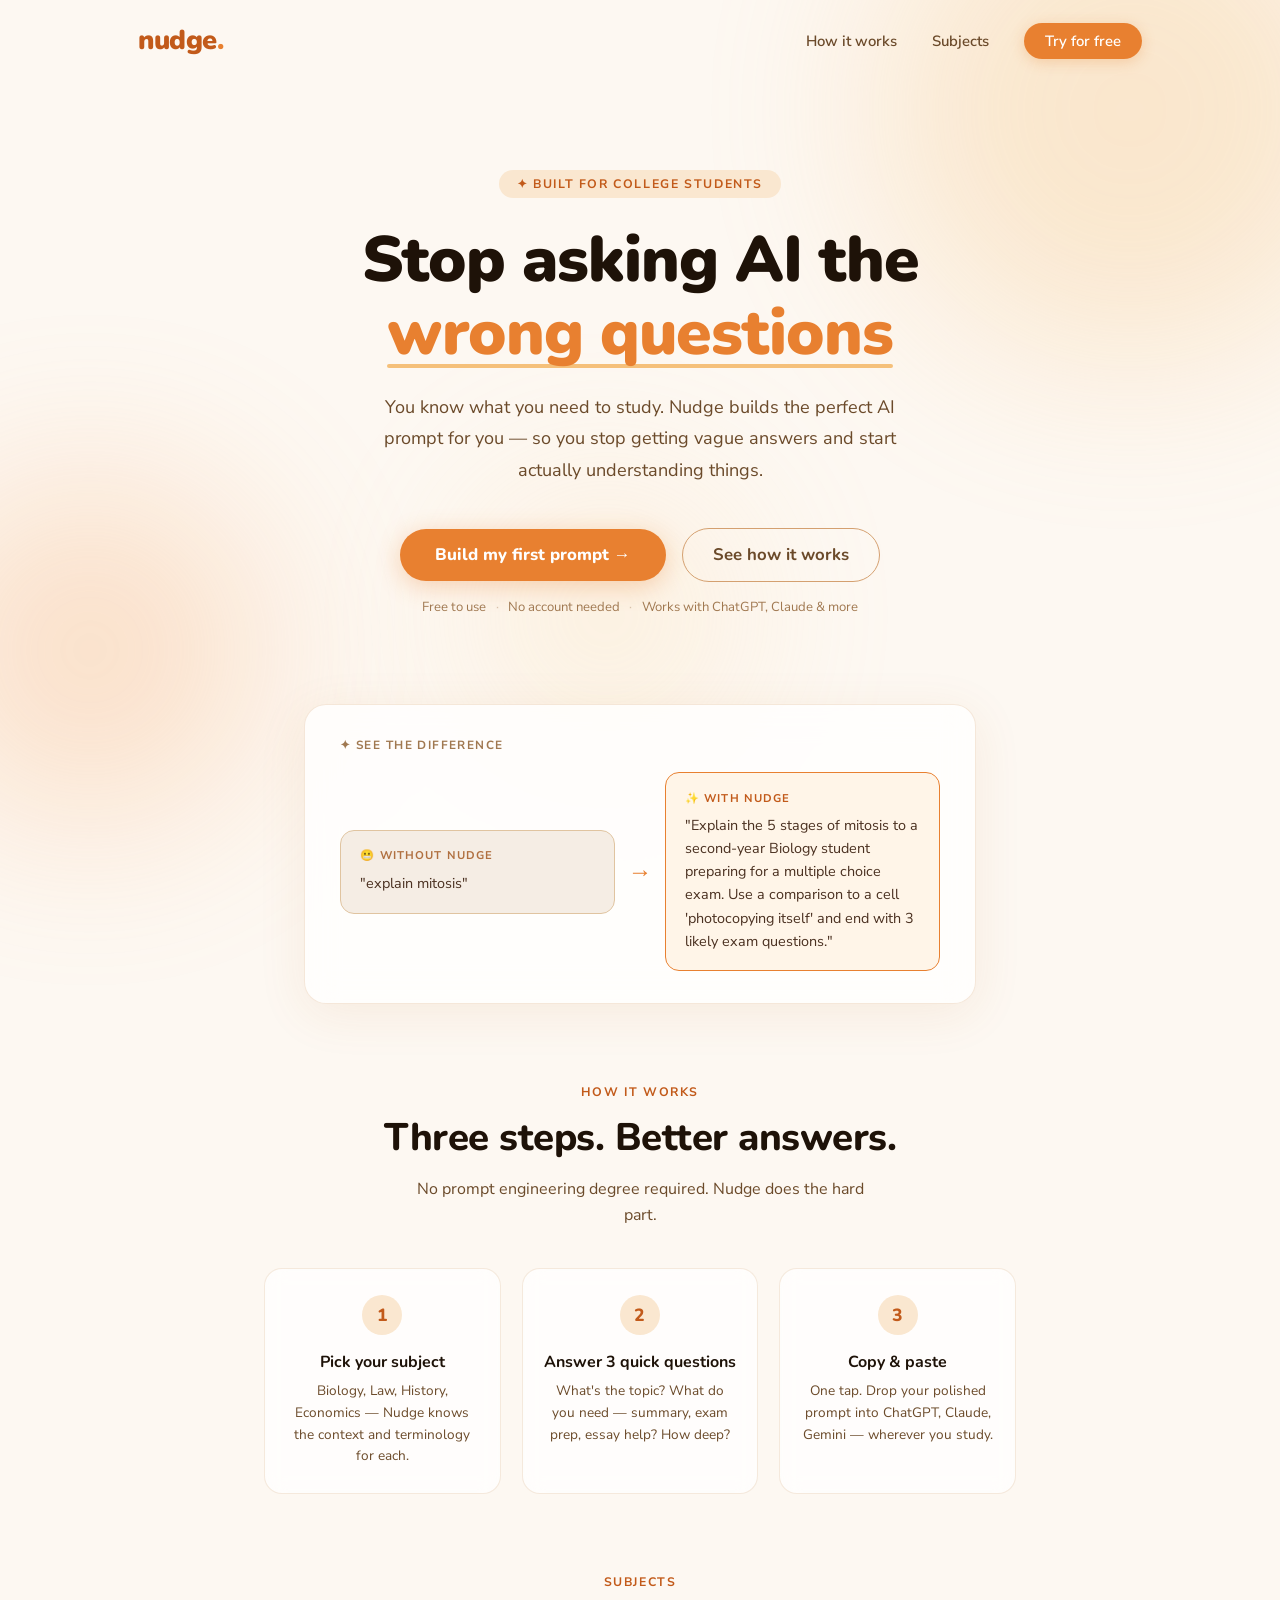
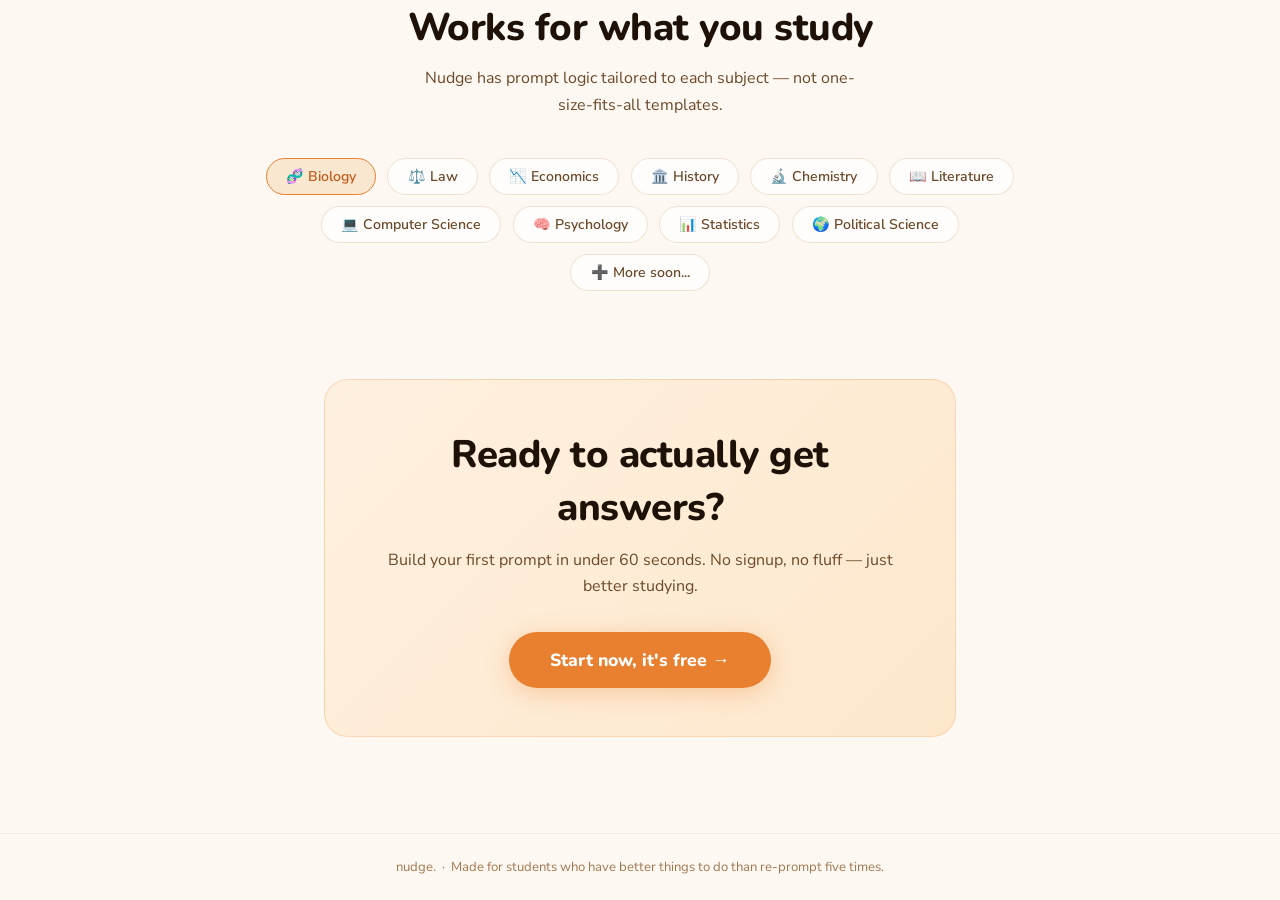
==== index.html @ c872ff03 "Rename nudge.html to index.html" ====
<!DOCTYPE html>
<html lang="en">
<head>
<meta charset="UTF-8">
<meta name="viewport" content="width=device-width, initial-scale=1.0">
<title>Nudge — Better Prompts for Students</title>
<link href="https://fonts.googleapis.com/css2?family=Nunito:wght@400;500;600;700;800;900&family=Nunito+Sans:wght@400;500;600&display=swap" rel="stylesheet">
<style>
  *, *::before, *::after { box-sizing: border-box; margin: 0; padding: 0; }

  :root {
    --cream: #FDF8F2;
    --orange: #E88030;
    --orange-dark: #C25A1A;
    --orange-light: #FAE7D0;
    --brown-deep: #1E1208;
    --brown-mid: #6B4A2A;
    --brown-light: #A07850;
    --sand: #F5EDE4;
  }

  html { scroll-behavior: smooth; }

  body {
    font-family: 'Nunito Sans', sans-serif;
    background: var(--cream);
    color: var(--brown-deep);
    min-height: 100vh;
    overflow-x: hidden;
  }

  /* ── Blobs ── */
  .blob {
    position: fixed;
    border-radius: 50%;
    filter: blur(90px);
    opacity: 0.30;
    pointer-events: none;
    z-index: 0;
  }
  .blob-1 { width: 500px; height: 500px; background: #F5C07A; top: -140px; right: -100px; }
  .blob-2 { width: 340px; height: 340px; background: #F7A96B; bottom: 80px; left: -80px; }
  .blob-3 { width: 240px; height: 240px; background: #FBD9A5; top: 55%; left: 38%; }

  /* ── Nav ── */
  nav {
    position: relative;
    z-index: 20;
    display: flex;
    justify-content: space-between;
    align-items: center;
    padding: 1.4rem 3rem;
    max-width: 1100px;
    margin: 0 auto;
  }

  .logo {
    font-family: 'Nunito', sans-serif;
    font-size: 1.7rem;
    font-weight: 900;
    color: var(--orange-dark);
    letter-spacing: -0.5px;
    text-decoration: none;
  }
  .logo span { color: var(--orange); }

  .nav-links {
    display: flex;
    gap: 2.2rem;
    list-style: none;
    align-items: center;
  }
  .nav-links a {
    text-decoration: none;
    font-size: 0.93rem;
    font-weight: 600;
    color: var(--brown-mid);
    transition: color 0.2s;
  }
  .nav-links a:hover { color: var(--orange-dark); }

  .btn-nav {
    background: var(--orange);
    color: #fff !important;
    padding: 0.52rem 1.3rem;
    border-radius: 999px;
    transition: background 0.2s !important;
    box-shadow: 0 3px 14px rgba(232,128,48,0.28);
  }
  .btn-nav:hover { background: var(--orange-dark) !important; }

  /* ── Hero ── */
  .hero {
    position: relative;
    z-index: 5;
    text-align: center;
    padding: 5.5rem 1.5rem 2.5rem;
    max-width: 800px;
    margin: 0 auto;
  }

  .eyebrow {
    display: inline-block;
    font-size: 0.77rem;
    font-weight: 700;
    letter-spacing: 0.13em;
    text-transform: uppercase;
    color: var(--orange-dark);
    background: var(--orange-light);
    padding: 0.38rem 1.1rem;
    border-radius: 999px;
    margin-bottom: 1.6rem;
  }

  h1 {
    font-family: 'Nunito', sans-serif;
    font-size: clamp(2.6rem, 5.5vw, 4rem);
    font-weight: 900;
    line-height: 1.15;
    color: var(--brown-deep);
    margin-bottom: 1.3rem;
    letter-spacing: -1px;
  }

  h1 em {
    font-style: normal;
    color: var(--orange);
    position: relative;
    display: inline-block;
  }
  h1 em::after {
    content: '';
    position: absolute;
    bottom: 3px;
    left: 0;
    width: 100%;
    height: 4px;
    background: #F5C07A;
    border-radius: 2px;
    z-index: -1;
  }

  .subtitle {
    font-size: 1.13rem;
    line-height: 1.75;
    color: var(--brown-mid);
    max-width: 540px;
    margin: 0 auto 2.6rem;
  }

  .hero-actions {
    display: flex;
    justify-content: center;
    align-items: center;
    gap: 1rem;
    flex-wrap: wrap;
    margin-bottom: 1rem;
  }

  .btn-primary {
    background: var(--orange);
    color: #fff;
    border: none;
    padding: 0.9rem 2.2rem;
    border-radius: 999px;
    font-family: 'Nunito', sans-serif;
    font-size: 1.05rem;
    font-weight: 800;
    cursor: pointer;
    transition: background 0.2s, transform 0.15s;
    box-shadow: 0 5px 24px rgba(232, 128, 48, 0.32);
    text-decoration: none;
    display: inline-block;
  }
  .btn-primary:hover { background: var(--orange-dark); transform: translateY(-2px); }

  .btn-secondary {
    background: transparent;
    color: var(--brown-mid);
    border: 1.5px solid #D4A070;
    padding: 0.9rem 1.9rem;
    border-radius: 999px;
    font-family: 'Nunito', sans-serif;
    font-size: 1.05rem;
    font-weight: 700;
    cursor: pointer;
    transition: all 0.2s;
    text-decoration: none;
    display: inline-block;
  }
  .btn-secondary:hover { background: var(--orange-light); border-color: var(--orange-dark); color: var(--orange-dark); }

  .trust-line {
    font-size: 0.82rem;
    color: var(--brown-light);
    margin-top: 0.7rem;
  }
  .trust-line span { margin: 0 0.4rem; opacity: 0.4; }

  /* ── Demo Card ── */
  .demo-wrap {
    position: relative;
    z-index: 5;
    max-width: 720px;
    margin: 3rem auto 0;
    padding: 0 1.5rem;
  }

  .demo-card {
    background: rgba(255,255,255,0.78);
    backdrop-filter: blur(16px);
    -webkit-backdrop-filter: blur(16px);
    border: 1.5px solid rgba(210,150,90,0.22);
    border-radius: 22px;
    padding: 2rem 2.2rem;
    box-shadow: 0 10px 50px rgba(180,100,30,0.09);
  }

  .demo-label {
    font-size: 0.74rem;
    font-weight: 700;
    letter-spacing: 0.12em;
    text-transform: uppercase;
    color: var(--brown-light);
    margin-bottom: 1.2rem;
  }

  .before-after {
    display: grid;
    grid-template-columns: 1fr auto 1fr;
    gap: 0.8rem;
    align-items: center;
  }

  .ba-block {
    border-radius: 14px;
    padding: 1.1rem 1.2rem;
  }
  .ba-block.before {
    background: #F5EDE4;
    border: 1px solid #E0C4A0;
  }
  .ba-block.after {
    background: #FFF5E8;
    border: 1.5px solid var(--orange);
  }

  .ba-tag {
    font-size: 0.7rem;
    font-weight: 700;
    text-transform: uppercase;
    letter-spacing: 0.1em;
    margin-bottom: 0.55rem;
    display: block;
  }
  .before .ba-tag { color: #B07040; }
  .after .ba-tag { color: var(--orange-dark); }

  .ba-text {
    font-size: 0.9rem;
    line-height: 1.6;
    color: #4A3020;
  }

  .ba-arrow {
    font-size: 1.5rem;
    color: var(--orange);
    text-align: center;
    flex-shrink: 0;
  }

  /* ── How it works ── */
  .section {
    position: relative;
    z-index: 5;
    max-width: 800px;
    margin: 5rem auto 0;
    padding: 0 1.5rem;
    text-align: center;
  }

  .section-label {
    font-size: 0.77rem;
    font-weight: 700;
    letter-spacing: 0.13em;
    text-transform: uppercase;
    color: var(--orange-dark);
    margin-bottom: 0.7rem;
    display: block;
  }

  h2 {
    font-family: 'Nunito', sans-serif;
    font-size: clamp(1.7rem, 3.5vw, 2.4rem);
    font-weight: 800;
    color: var(--brown-deep);
    margin-bottom: 0.7rem;
    letter-spacing: -0.5px;
  }

  .section-sub {
    font-size: 1rem;
    color: var(--brown-mid);
    max-width: 460px;
    margin: 0 auto 2.5rem;
    line-height: 1.65;
  }

  .steps {
    display: grid;
    grid-template-columns: repeat(auto-fit, minmax(200px, 1fr));
    gap: 1.3rem;
    margin-top: 1rem;
  }

  .step-card {
    background: rgba(255,255,255,0.72);
    border: 1px solid rgba(200,140,80,0.18);
    border-radius: 18px;
    padding: 1.6rem 1.3rem;
    text-align: center;
    backdrop-filter: blur(10px);
    transition: transform 0.2s, box-shadow 0.2s;
  }
  .step-card:hover { transform: translateY(-4px); box-shadow: 0 12px 36px rgba(180,100,30,0.1); }

  .step-num {
    width: 40px;
    height: 40px;
    background: var(--orange-light);
    color: var(--orange-dark);
    border-radius: 50%;
    font-family: 'Nunito', sans-serif;
    font-size: 1.1rem;
    font-weight: 800;
    display: flex;
    align-items: center;
    justify-content: center;
    margin: 0 auto 1rem;
  }

  .step-title {
    font-family: 'Nunito', sans-serif;
    font-size: 1rem;
    font-weight: 700;
    color: var(--brown-deep);
    margin-bottom: 0.45rem;
  }

  .step-desc {
    font-size: 0.85rem;
    color: var(--brown-mid);
    line-height: 1.6;
  }

  /* ── Subjects ── */
  .subjects-section {
    position: relative;
    z-index: 5;
    max-width: 800px;
    margin: 5rem auto 0;
    padding: 0 1.5rem;
    text-align: center;
  }

  .subjects-grid {
    display: flex;
    flex-wrap: wrap;
    gap: 0.7rem;
    justify-content: center;
    margin-top: 1.5rem;
  }

  .subject-pill {
    background: rgba(255,255,255,0.75);
    border: 1px solid rgba(200,140,80,0.25);
    border-radius: 999px;
    padding: 0.5rem 1.2rem;
    font-size: 0.88rem;
    font-weight: 600;
    color: var(--brown-mid);
    cursor: pointer;
    transition: all 0.18s;
    backdrop-filter: blur(6px);
  }
  .subject-pill:hover, .subject-pill.active {
    background: var(--orange-light);
    border-color: var(--orange);
    color: var(--orange-dark);
  }

  /* ── CTA ── */
  .cta-section {
    position: relative;
    z-index: 5;
    max-width: 680px;
    margin: 5.5rem auto 0;
    padding: 0 1.5rem 6rem;
    text-align: center;
  }

  .cta-card {
    background: linear-gradient(135deg, #FFF0E0 0%, #FDE8CC 100%);
    border: 1.5px solid rgba(232,128,48,0.22);
    border-radius: 24px;
    padding: 3rem 2.5rem;
  }

  .cta-card h2 { margin-bottom: 0.8rem; }

  .cta-card p {
    font-size: 1rem;
    color: var(--brown-mid);
    margin-bottom: 2rem;
    line-height: 1.65;
  }

  /* ── Footer ── */
  footer {
    position: relative;
    z-index: 5;
    text-align: center;
    padding: 1.5rem;
    font-size: 0.82rem;
    color: var(--brown-light);
    border-top: 1px solid rgba(200,140,80,0.15);
  }

  /* ── Responsive ── */
  @media (max-width: 600px) {
    nav { padding: 1.2rem 1.4rem; }
    .nav-links li:not(:last-child) { display: none; }
    .before-after { grid-template-columns: 1fr; }
    .ba-arrow { display: none; }
  }
</style>
</head>
<body>

<div class="blob blob-1"></div>
<div class="blob blob-2"></div>
<div class="blob blob-3"></div>

<!-- Nav -->
<nav>
  <a href="#" class="logo">nudge<span>.</span></a>
  <ul class="nav-links">
    <li><a href="#how">How it works</a></li>
    <li><a href="#subjects">Subjects</a></li>
    <li><a href="#try" class="btn-nav">Try for free</a></li>
  </ul>
</nav>

<!-- Hero -->
<section class="hero">
  <span class="eyebrow">✦ Built for college students</span>
  <h1>Stop asking AI the<br><em>wrong questions</em></h1>
  <p class="subtitle">You know what you need to study. Nudge builds the perfect AI prompt for you — so you stop getting vague answers and start actually understanding things.</p>
  <div class="hero-actions">
    <a href="#try" class="btn-primary">Build my first prompt →</a>
    <a href="#how" class="btn-secondary">See how it works</a>
  </div>
  <p class="trust-line">Free to use <span>·</span> No account needed <span>·</span> Works with ChatGPT, Claude & more</p>
</section>

<!-- Before / After -->
<div class="demo-wrap">
  <div class="demo-card">
    <p class="demo-label">✦ See the difference</p>
    <div class="before-after">
      <div class="ba-block before">
        <span class="ba-tag">😬 Without Nudge</span>
        <p class="ba-text">"explain mitosis"</p>
      </div>
      <div class="ba-arrow">→</div>
      <div class="ba-block after">
        <span class="ba-tag">✨ With Nudge</span>
        <p class="ba-text">"Explain the 5 stages of mitosis to a second-year Biology student preparing for a multiple choice exam. Use a comparison to a cell 'photocopying itself' and end with 3 likely exam questions."</p>
      </div>
    </div>
  </div>
</div>

<!-- How it works -->
<section class="section" id="how">
  <span class="section-label">How it works</span>
  <h2>Three steps. Better answers.</h2>
  <p class="section-sub">No prompt engineering degree required. Nudge does the hard part.</p>
  <div class="steps">
    <div class="step-card">
      <div class="step-num">1</div>
      <p class="step-title">Pick your subject</p>
      <p class="step-desc">Biology, Law, History, Economics — Nudge knows the context and terminology for each.</p>
    </div>
    <div class="step-card">
      <div class="step-num">2</div>
      <p class="step-title">Answer 3 quick questions</p>
      <p class="step-desc">What's the topic? What do you need — summary, exam prep, essay help? How deep?</p>
    </div>
    <div class="step-card">
      <div class="step-num">3</div>
      <p class="step-title">Copy & paste</p>
      <p class="step-desc">One tap. Drop your polished prompt into ChatGPT, Claude, Gemini — wherever you study.</p>
    </div>
  </div>
</section>

<!-- Subjects -->
<section class="subjects-section" id="subjects">
  <span class="section-label">Subjects</span>
  <h2>Works for what you study</h2>
  <p class="section-sub">Nudge has prompt logic tailored to each subject — not one-size-fits-all templates.</p>
  <div class="subjects-grid">
    <span class="subject-pill active">🧬 Biology</span>
    <span class="subject-pill">⚖️ Law</span>
    <span class="subject-pill">📉 Economics</span>
    <span class="subject-pill">🏛️ History</span>
    <span class="subject-pill">🔬 Chemistry</span>
    <span class="subject-pill">📖 Literature</span>
    <span class="subject-pill">💻 Computer Science</span>
    <span class="subject-pill">🧠 Psychology</span>
    <span class="subject-pill">📊 Statistics</span>
    <span class="subject-pill">🌍 Political Science</span>
    <span class="subject-pill">➕ More soon...</span>
  </div>
</section>

<!-- CTA -->
<section class="cta-section" id="try">
  <div class="cta-card">
    <h2>Ready to actually get answers?</h2>
    <p>Build your first prompt in under 60 seconds. No signup, no fluff — just better studying.</p>
    <a href="#" class="btn-primary" style="font-size: 1.1rem; padding: 1rem 2.6rem;">Start now, it's free →</a>
  </div>
</section>

<!-- Footer -->
<footer>
  <p>nudge. &nbsp;·&nbsp; Made for students who have better things to do than re-prompt five times.</p>
</footer>

<script>
  document.querySelectorAll('.subject-pill').forEach(pill => {
    pill.addEventListener('click', () => {
      document.querySelectorAll('.subject-pill').forEach(p => p.classList.remove('active'));
      pill.classList.add('active');
    });
  });
</script>

</body>
</html>
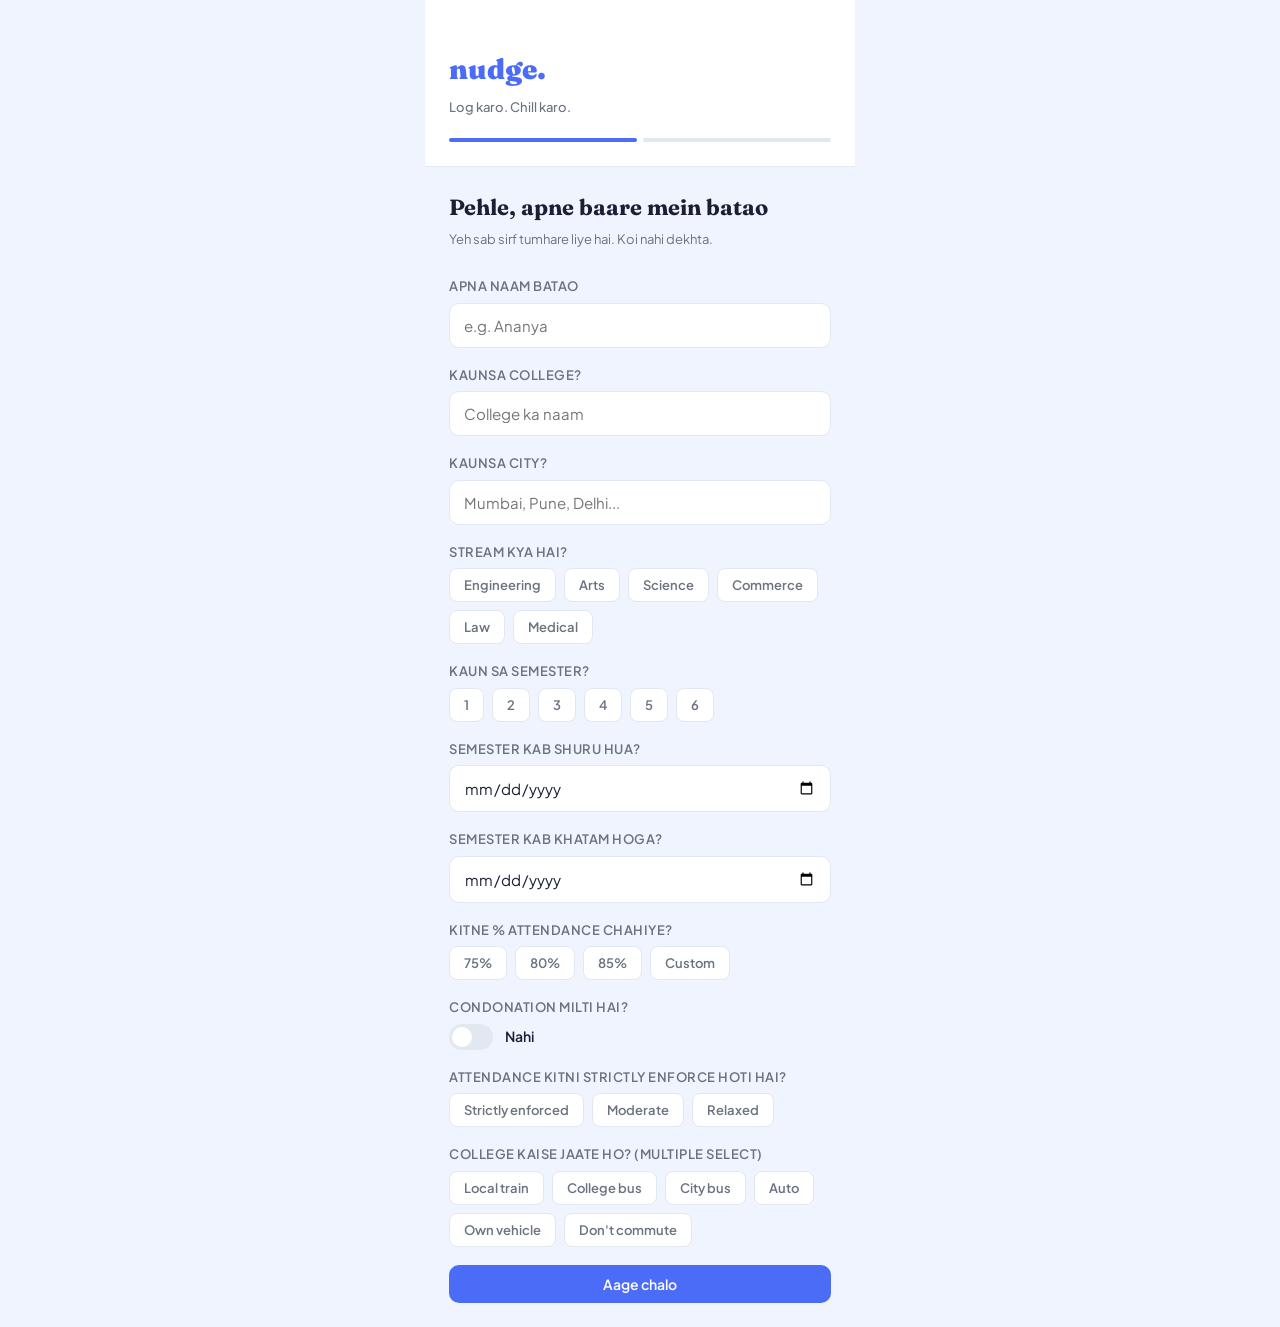
==== commit 6b3df266: "Update index.html" ====
--- a/index.html
+++ b/index.html
@@ -2,551 +2,1766 @@
 <html lang="en">
 <head>
 <meta charset="UTF-8">
-<meta name="viewport" content="width=device-width, initial-scale=1.0">
-<title>Nudge — Better Prompts for Students</title>
-<link href="https://fonts.googleapis.com/css2?family=Nunito:wght@400;500;600;700;800;900&family=Nunito+Sans:wght@400;500;600&display=swap" rel="stylesheet">
+<meta name="viewport" content="width=device-width, initial-scale=1.0, maximum-scale=1.0">
+<title>nudge.</title>
+<link rel="manifest" href="#" id="manifest-link">
+<meta name="theme-color" content="#1A1F36">
+<meta name="apple-mobile-web-app-capable" content="yes">
+<meta name="apple-mobile-web-app-status-bar-style" content="black-translucent">
+<link rel="preconnect" href="https://fonts.googleapis.com">
+<link rel="preconnect" href="https://fonts.gstatic.com" crossorigin>
+<link href="https://fonts.googleapis.com/css2?family=Fraunces:ital,wght@0,400;0,600;0,700;0,900;1,400;1,600;1,700&family=Plus+Jakarta+Sans:wght@400;500;600;700&display=swap" rel="stylesheet">
 <style>
   *, *::before, *::after { box-sizing: border-box; margin: 0; padding: 0; }
 
   :root {
-    --cream: #FDF8F2;
-    --orange: #E88030;
-    --orange-dark: #C25A1A;
-    --orange-light: #FAE7D0;
-    --brown-deep: #1E1208;
-    --brown-mid: #6B4A2A;
-    --brown-light: #A07850;
-    --sand: #F5EDE4;
-  }
-
-  html { scroll-behavior: smooth; }
-
-  body {
-    font-family: 'Nunito Sans', sans-serif;
-    background: var(--cream);
-    color: var(--brown-deep);
+    --bg: #F0F4FF;
+    --surface: #FFFFFF;
+    --primary: #4A6CF7;
+    --secondary: #B8C8FF;
+    --danger: #F07070;
+    --warning: #F5C26B;
+    --success: #5FBF8F;
+    --text-primary: #1A1F36;
+    --text-secondary: #6B7280;
+    --marquee-bg: #1A1F36;
+    --marquee-text: #F0F4FF;
+    --border: #E2E8F0;
+    --font-body: 'Plus Jakarta Sans', sans-serif;
+    --font-display: 'Fraunces', serif;
+  }
+
+  html, body {
+    height: 100%;
+    background: var(--bg);
+    color: var(--text-primary);
+    font-family: var(--font-body);
+    font-size: 15px;
+    line-height: 1.5;
+    overscroll-behavior: none;
+  }
+
+  #app {
+    max-width: 430px;
+    margin: 0 auto;
     min-height: 100vh;
-    overflow-x: hidden;
-  }
-
-  /* ── Blobs ── */
-  .blob {
+    display: flex;
+    flex-direction: column;
+    position: relative;
+  }
+
+  /* ── MARQUEE ── */
+  .marquee-bar {
+    background: var(--marquee-bg);
+    color: var(--marquee-text);
+    font-size: 13px;
+    font-weight: 500;
+    padding: 8px 0;
+    overflow: hidden;
+    white-space: nowrap;
+    flex-shrink: 0;
+  }
+  .marquee-inner {
+    display: inline-block;
+    animation: marquee 22s linear infinite;
+  }
+  .marquee-inner span { margin: 0 40px; }
+  @keyframes marquee {
+    0% { transform: translateX(0); }
+    100% { transform: translateX(-50%); }
+  }
+
+  /* ── BOTTOM NAV ── */
+  .bottom-nav {
     position: fixed;
+    bottom: 0;
+    left: 50%;
+    transform: translateX(-50%);
+    width: 100%;
+    max-width: 430px;
+    background: var(--surface);
+    border-top: 1px solid var(--border);
+    display: flex;
+    z-index: 100;
+    padding-bottom: env(safe-area-inset-bottom);
+  }
+  .nav-btn {
+    flex: 1;
+    display: flex;
+    flex-direction: column;
+    align-items: center;
+    padding: 10px 4px 8px;
+    background: none;
+    border: none;
+    cursor: pointer;
+    gap: 3px;
+    color: var(--text-secondary);
+    font-family: var(--font-body);
+    font-size: 10px;
+    font-weight: 500;
+    transition: color 0.15s;
+  }
+  .nav-btn.active { color: var(--primary); }
+  .nav-btn svg { width: 22px; height: 22px; stroke: currentColor; fill: none; stroke-width: 1.8; }
+
+  /* ── SCROLL CONTENT ── */
+  .view-content {
+    flex: 1;
+    overflow-y: auto;
+    padding-bottom: 80px;
+    -webkit-overflow-scrolling: touch;
+  }
+
+  /* ── CARDS ── */
+  .card {
+    background: var(--surface);
+    border: 1px solid var(--border);
+    border-radius: 16px;
+    padding: 16px;
+    margin: 0 16px 12px;
+  }
+
+  /* ── SECTION TITLE ── */
+  .section-title {
+    font-family: var(--font-display);
+    font-size: 20px;
+    font-weight: 700;
+    color: var(--text-primary);
+    margin: 20px 16px 12px;
+  }
+
+  /* ── BADGES ── */
+  .badge {
+    display: inline-block;
+    padding: 3px 10px;
+    border-radius: 100px;
+    font-size: 11px;
+    font-weight: 700;
+    letter-spacing: 0.3px;
+  }
+  .badge-safe { background: #DFFAEE; color: var(--success); }
+  .badge-warning { background: #FEF9EC; color: #C69A00; }
+  .badge-danger { background: #FEECEC; color: var(--danger); }
+
+  /* ── BUTTONS ── */
+  .btn {
+    display: inline-flex;
+    align-items: center;
+    justify-content: center;
+    padding: 10px 20px;
+    border-radius: 10px;
+    border: none;
+    font-family: var(--font-body);
+    font-size: 14px;
+    font-weight: 600;
+    cursor: pointer;
+    transition: opacity 0.15s, transform 0.1s;
+  }
+  .btn:active { transform: scale(0.97); opacity: 0.9; }
+  .btn-primary { background: var(--primary); color: #fff; }
+  .btn-secondary { background: var(--secondary); color: var(--primary); }
+  .btn-danger { background: #FEECEC; color: var(--danger); }
+  .btn-full { width: 100%; }
+
+  /* ── INPUT ── */
+  .input {
+    width: 100%;
+    padding: 12px 14px;
+    border: 1px solid var(--border);
+    border-radius: 10px;
+    font-family: var(--font-body);
+    font-size: 15px;
+    color: var(--text-primary);
+    background: var(--surface);
+    outline: none;
+    transition: border-color 0.15s;
+  }
+  .input:focus { border-color: var(--primary); }
+
+  .form-label {
+    font-size: 13px;
+    font-weight: 600;
+    color: var(--text-secondary);
+    margin-bottom: 6px;
+    display: block;
+    text-transform: uppercase;
+    letter-spacing: 0.5px;
+  }
+  .form-group { margin-bottom: 18px; }
+
+  /* ── BUTTON GROUP SELECT ── */
+  .btn-group { display: flex; flex-wrap: wrap; gap: 8px; }
+  .btn-group-item {
+    padding: 8px 14px;
+    border: 1.5px solid var(--border);
+    border-radius: 8px;
+    background: var(--surface);
+    font-family: var(--font-body);
+    font-size: 13px;
+    font-weight: 600;
+    color: var(--text-secondary);
+    cursor: pointer;
+    transition: all 0.15s;
+  }
+  .btn-group-item.selected {
+    border-color: var(--primary);
+    background: #EEF1FF;
+    color: var(--primary);
+  }
+
+  /* ── TOGGLE ── */
+  .toggle-wrap { display: flex; align-items: center; gap: 12px; }
+  .toggle {
+    position: relative;
+    width: 44px;
+    height: 26px;
+    flex-shrink: 0;
+  }
+  .toggle input { opacity: 0; width: 0; height: 0; }
+  .toggle-slider {
+    position: absolute;
+    inset: 0;
+    background: var(--border);
+    border-radius: 100px;
+    cursor: pointer;
+    transition: background 0.2s;
+  }
+  .toggle-slider::after {
+    content: '';
+    position: absolute;
+    width: 20px; height: 20px;
+    left: 3px; top: 3px;
+    background: #fff;
     border-radius: 50%;
-    filter: blur(90px);
-    opacity: 0.30;
-    pointer-events: none;
-    z-index: 0;
-  }
-  .blob-1 { width: 500px; height: 500px; background: #F5C07A; top: -140px; right: -100px; }
-  .blob-2 { width: 340px; height: 340px; background: #F7A96B; bottom: 80px; left: -80px; }
-  .blob-3 { width: 240px; height: 240px; background: #FBD9A5; top: 55%; left: 38%; }
-
-  /* ── Nav ── */
-  nav {
-    position: relative;
-    z-index: 20;
+    transition: transform 0.2s;
+  }
+  .toggle input:checked + .toggle-slider { background: var(--primary); }
+  .toggle input:checked + .toggle-slider::after { transform: translateX(18px); }
+
+  /* ── ONBOARDING ── */
+  #onboarding {
+    display: none;
+    flex-direction: column;
+    min-height: 100vh;
+    overflow-y: auto;
+  }
+  .onboard-header {
+    padding: 48px 24px 24px;
+    background: var(--surface);
+    border-bottom: 1px solid var(--border);
+  }
+  .onboard-logo {
+    font-family: var(--font-display);
+    font-size: 28px;
+    font-weight: 900;
+    color: var(--primary);
+    margin-bottom: 8px;
+  }
+  .onboard-tagline {
+    font-size: 13px;
+    color: var(--text-secondary);
+    font-weight: 500;
+  }
+  .progress-bar-wrap {
+    display: flex;
+    gap: 6px;
+    margin-top: 20px;
+  }
+  .progress-seg {
+    height: 4px;
+    flex: 1;
+    border-radius: 100px;
+    background: var(--border);
+    transition: background 0.3s;
+  }
+  .progress-seg.active { background: var(--primary); }
+  .onboard-body { padding: 24px; flex: 1; }
+  .onboard-step-title {
+    font-family: var(--font-display);
+    font-size: 22px;
+    font-weight: 700;
+    margin-bottom: 6px;
+  }
+  .onboard-step-sub {
+    font-size: 13px;
+    color: var(--text-secondary);
+    margin-bottom: 28px;
+  }
+
+  /* ── SUBJECT ROW IN ONBOARDING ── */
+  .subject-row {
+    background: var(--surface);
+    border: 1px solid var(--border);
+    border-radius: 12px;
+    padding: 14px;
+    margin-bottom: 10px;
+  }
+  .subject-row-name {
+    font-weight: 700;
+    font-size: 15px;
+    color: var(--text-primary);
+    margin-bottom: 4px;
+  }
+  .subject-row-meta {
+    font-size: 12px;
+    color: var(--text-secondary);
+  }
+  .subject-add-form {
+    background: #F8FAFF;
+    border: 1.5px dashed var(--secondary);
+    border-radius: 12px;
+    padding: 16px;
+    margin-top: 12px;
+  }
+
+  /* ── DAY CHECKBOX ── */
+  .day-checks { display: flex; gap: 6px; flex-wrap: wrap; }
+  .day-check-label {
+    display: flex;
+    align-items: center;
+    gap: 4px;
+    padding: 6px 10px;
+    border: 1.5px solid var(--border);
+    border-radius: 8px;
+    font-size: 12px;
+    font-weight: 700;
+    cursor: pointer;
+    color: var(--text-secondary);
+    transition: all 0.15s;
+    user-select: none;
+  }
+  .day-check-label input { display: none; }
+  .day-check-label.checked { border-color: var(--primary); background: #EEF1FF; color: var(--primary); }
+
+  /* ── MAIN APP ── */
+  #main-app { display: none; flex-direction: column; min-height: 100vh; }
+
+  /* ── DASHBOARD ── */
+  .dash-greeting {
+    padding: 20px 16px 0;
+    font-size: 14px;
+    font-weight: 500;
+    color: var(--text-secondary);
+  }
+  .dash-name {
+    font-size: 18px;
+    font-weight: 700;
+    color: var(--text-primary);
+  }
+  .dash-roast {
+    font-family: var(--font-display);
+    font-style: italic;
+    font-size: 15px;
+    color: var(--text-secondary);
+    margin: 4px 16px 0;
+    line-height: 1.4;
+  }
+  .dash-big-pct {
+    text-align: center;
+    padding: 28px 16px 8px;
+  }
+  .dash-pct-num {
+    font-family: var(--font-display);
+    font-size: 72px;
+    font-weight: 900;
+    line-height: 1;
+  }
+  .dash-pct-label {
+    font-size: 13px;
+    color: var(--text-secondary);
+    font-weight: 600;
+    margin-top: 4px;
+    letter-spacing: 0.5px;
+    text-transform: uppercase;
+  }
+
+  /* ── TODAY CLASSES ── */
+  .today-card {
+    background: var(--surface);
+    border: 1px solid var(--border);
+    border-radius: 14px;
+    margin: 0 16px 10px;
+    overflow: hidden;
+  }
+  .today-card-header {
+    padding: 14px 16px 10px;
     display: flex;
     justify-content: space-between;
     align-items: center;
-    padding: 1.4rem 3rem;
-    max-width: 1100px;
-    margin: 0 auto;
-  }
-
-  .logo {
-    font-family: 'Nunito', sans-serif;
-    font-size: 1.7rem;
-    font-weight: 900;
-    color: var(--orange-dark);
-    letter-spacing: -0.5px;
-    text-decoration: none;
-  }
-  .logo span { color: var(--orange); }
-
-  .nav-links {
+  }
+  .today-card-name { font-weight: 700; font-size: 16px; }
+  .today-card-pct { font-size: 13px; color: var(--text-secondary); font-weight: 600; }
+  .today-card-actions {
     display: flex;
-    gap: 2.2rem;
-    list-style: none;
-    align-items: center;
-  }
-  .nav-links a {
-    text-decoration: none;
-    font-size: 0.93rem;
-    font-weight: 600;
-    color: var(--brown-mid);
-    transition: color 0.2s;
-  }
-  .nav-links a:hover { color: var(--orange-dark); }
-
-  .btn-nav {
-    background: var(--orange);
-    color: #fff !important;
-    padding: 0.52rem 1.3rem;
-    border-radius: 999px;
-    transition: background 0.2s !important;
-    box-shadow: 0 3px 14px rgba(232,128,48,0.28);
-  }
-  .btn-nav:hover { background: var(--orange-dark) !important; }
-
-  /* ── Hero ── */
-  .hero {
-    position: relative;
-    z-index: 5;
-    text-align: center;
-    padding: 5.5rem 1.5rem 2.5rem;
-    max-width: 800px;
-    margin: 0 auto;
-  }
-
-  .eyebrow {
-    display: inline-block;
-    font-size: 0.77rem;
-    font-weight: 700;
-    letter-spacing: 0.13em;
-    text-transform: uppercase;
-    color: var(--orange-dark);
-    background: var(--orange-light);
-    padding: 0.38rem 1.1rem;
-    border-radius: 999px;
-    margin-bottom: 1.6rem;
-  }
-
-  h1 {
-    font-family: 'Nunito', sans-serif;
-    font-size: clamp(2.6rem, 5.5vw, 4rem);
-    font-weight: 900;
-    line-height: 1.15;
-    color: var(--brown-deep);
-    margin-bottom: 1.3rem;
-    letter-spacing: -1px;
-  }
-
-  h1 em {
-    font-style: normal;
-    color: var(--orange);
-    position: relative;
-    display: inline-block;
-  }
-  h1 em::after {
-    content: '';
-    position: absolute;
-    bottom: 3px;
-    left: 0;
-    width: 100%;
-    height: 4px;
-    background: #F5C07A;
-    border-radius: 2px;
-    z-index: -1;
-  }
-
-  .subtitle {
-    font-size: 1.13rem;
-    line-height: 1.75;
-    color: var(--brown-mid);
-    max-width: 540px;
-    margin: 0 auto 2.6rem;
-  }
-
-  .hero-actions {
-    display: flex;
-    justify-content: center;
-    align-items: center;
-    gap: 1rem;
-    flex-wrap: wrap;
-    margin-bottom: 1rem;
-  }
-
-  .btn-primary {
-    background: var(--orange);
-    color: #fff;
+    border-top: 1px solid var(--border);
+  }
+  .log-btn {
+    flex: 1;
+    padding: 12px 6px;
     border: none;
-    padding: 0.9rem 2.2rem;
-    border-radius: 999px;
-    font-family: 'Nunito', sans-serif;
-    font-size: 1.05rem;
-    font-weight: 800;
-    cursor: pointer;
-    transition: background 0.2s, transform 0.15s;
-    box-shadow: 0 5px 24px rgba(232, 128, 48, 0.32);
-    text-decoration: none;
-    display: inline-block;
-  }
-  .btn-primary:hover { background: var(--orange-dark); transform: translateY(-2px); }
-
-  .btn-secondary {
-    background: transparent;
-    color: var(--brown-mid);
-    border: 1.5px solid #D4A070;
-    padding: 0.9rem 1.9rem;
-    border-radius: 999px;
-    font-family: 'Nunito', sans-serif;
-    font-size: 1.05rem;
+    background: none;
+    font-family: var(--font-body);
+    font-size: 13px;
     font-weight: 700;
     cursor: pointer;
-    transition: all 0.2s;
-    text-decoration: none;
-    display: inline-block;
-  }
-  .btn-secondary:hover { background: var(--orange-light); border-color: var(--orange-dark); color: var(--orange-dark); }
-
-  .trust-line {
-    font-size: 0.82rem;
-    color: var(--brown-light);
-    margin-top: 0.7rem;
-  }
-  .trust-line span { margin: 0 0.4rem; opacity: 0.4; }
-
-  /* ── Demo Card ── */
-  .demo-wrap {
-    position: relative;
-    z-index: 5;
-    max-width: 720px;
-    margin: 3rem auto 0;
-    padding: 0 1.5rem;
-  }
-
-  .demo-card {
-    background: rgba(255,255,255,0.78);
-    backdrop-filter: blur(16px);
-    -webkit-backdrop-filter: blur(16px);
-    border: 1.5px solid rgba(210,150,90,0.22);
-    border-radius: 22px;
-    padding: 2rem 2.2rem;
-    box-shadow: 0 10px 50px rgba(180,100,30,0.09);
-  }
-
-  .demo-label {
-    font-size: 0.74rem;
+    transition: background 0.15s;
+    color: var(--text-secondary);
+  }
+  .log-btn:not(:last-child) { border-right: 1px solid var(--border); }
+  .log-btn.active-present { background: #DFFAEE; color: var(--success); }
+  .log-btn.active-absent { background: #FEECEC; color: var(--danger); }
+  .log-btn.active-cancelled { background: #FEF9EC; color: #C69A00; }
+  .log-btn:active { opacity: 0.7; }
+
+  .summary-line {
+    font-size: 13px;
+    font-weight: 600;
+    color: var(--text-secondary);
+    text-align: center;
+    padding: 4px 16px 16px;
+  }
+
+  /* ── SUBJECTS VIEW ── */
+  .subject-card {
+    cursor: pointer;
+    transition: border-color 0.15s;
+  }
+  .subject-card.expanded { border-color: var(--primary); }
+  .subject-card-top { display: flex; justify-content: space-between; align-items: flex-start; }
+  .subject-card-name { font-weight: 700; font-size: 16px; }
+  .subject-card-pct {
+    font-family: var(--font-display);
+    font-size: 28px;
     font-weight: 700;
-    letter-spacing: 0.12em;
-    text-transform: uppercase;
-    color: var(--brown-light);
-    margin-bottom: 1.2rem;
-  }
-
-  .before-after {
-    display: grid;
-    grid-template-columns: 1fr auto 1fr;
-    gap: 0.8rem;
-    align-items: center;
-  }
-
-  .ba-block {
-    border-radius: 14px;
-    padding: 1.1rem 1.2rem;
-  }
-  .ba-block.before {
-    background: #F5EDE4;
-    border: 1px solid #E0C4A0;
-  }
-  .ba-block.after {
-    background: #FFF5E8;
-    border: 1.5px solid var(--orange);
-  }
-
-  .ba-tag {
-    font-size: 0.7rem;
-    font-weight: 700;
-    text-transform: uppercase;
-    letter-spacing: 0.1em;
-    margin-bottom: 0.55rem;
-    display: block;
-  }
-  .before .ba-tag { color: #B07040; }
-  .after .ba-tag { color: var(--orange-dark); }
-
-  .ba-text {
-    font-size: 0.9rem;
-    line-height: 1.6;
-    color: #4A3020;
-  }
-
-  .ba-arrow {
-    font-size: 1.5rem;
-    color: var(--orange);
-    text-align: center;
-    flex-shrink: 0;
-  }
-
-  /* ── How it works ── */
-  .section {
-    position: relative;
-    z-index: 5;
-    max-width: 800px;
-    margin: 5rem auto 0;
-    padding: 0 1.5rem;
-    text-align: center;
-  }
-
-  .section-label {
-    font-size: 0.77rem;
-    font-weight: 700;
-    letter-spacing: 0.13em;
-    text-transform: uppercase;
-    color: var(--orange-dark);
-    margin-bottom: 0.7rem;
-    display: block;
-  }
-
-  h2 {
-    font-family: 'Nunito', sans-serif;
-    font-size: clamp(1.7rem, 3.5vw, 2.4rem);
-    font-weight: 800;
-    color: var(--brown-deep);
-    margin-bottom: 0.7rem;
-    letter-spacing: -0.5px;
-  }
-
-  .section-sub {
-    font-size: 1rem;
-    color: var(--brown-mid);
-    max-width: 460px;
-    margin: 0 auto 2.5rem;
-    line-height: 1.65;
-  }
-
-  .steps {
-    display: grid;
-    grid-template-columns: repeat(auto-fit, minmax(200px, 1fr));
-    gap: 1.3rem;
-    margin-top: 1rem;
-  }
-
-  .step-card {
-    background: rgba(255,255,255,0.72);
-    border: 1px solid rgba(200,140,80,0.18);
-    border-radius: 18px;
-    padding: 1.6rem 1.3rem;
-    text-align: center;
-    backdrop-filter: blur(10px);
-    transition: transform 0.2s, box-shadow 0.2s;
-  }
-  .step-card:hover { transform: translateY(-4px); box-shadow: 0 12px 36px rgba(180,100,30,0.1); }
-
-  .step-num {
-    width: 40px;
-    height: 40px;
-    background: var(--orange-light);
-    color: var(--orange-dark);
-    border-radius: 50%;
-    font-family: 'Nunito', sans-serif;
-    font-size: 1.1rem;
-    font-weight: 800;
+  }
+  .subject-card-counts {
+    font-size: 12px;
+    color: var(--text-secondary);
+    font-weight: 500;
+    margin-top: 2px;
+  }
+  .subject-card-expand { margin-top: 14px; border-top: 1px solid var(--border); padding-top: 14px; }
+  .expand-row { display: flex; justify-content: space-between; font-size: 13px; margin-bottom: 8px; }
+  .expand-label { color: var(--text-secondary); font-weight: 500; }
+  .expand-val { font-weight: 700; }
+  .log-history { margin-top: 10px; }
+  .log-dot-row { display: flex; gap: 6px; flex-wrap: wrap; margin-top: 8px; }
+  .log-dot {
+    width: 28px; height: 28px;
+    border-radius: 6px;
     display: flex;
     align-items: center;
     justify-content: center;
-    margin: 0 auto 1rem;
-  }
-
-  .step-title {
-    font-family: 'Nunito', sans-serif;
-    font-size: 1rem;
+    font-size: 11px;
     font-weight: 700;
-    color: var(--brown-deep);
-    margin-bottom: 0.45rem;
-  }
-
-  .step-desc {
-    font-size: 0.85rem;
-    color: var(--brown-mid);
-    line-height: 1.6;
-  }
-
-  /* ── Subjects ── */
-  .subjects-section {
+  }
+  .log-dot-P { background: #DFFAEE; color: var(--success); }
+  .log-dot-A { background: #FEECEC; color: var(--danger); }
+  .log-dot-C { background: #FEF9EC; color: #C69A00; }
+
+  /* ── CALENDAR ── */
+  .cal-header {
+    display: flex;
+    align-items: center;
+    justify-content: space-between;
+    padding: 16px 16px 8px;
+  }
+  .cal-nav-btn {
+    background: none;
+    border: 1px solid var(--border);
+    border-radius: 8px;
+    width: 34px; height: 34px;
+    display: flex;
+    align-items: center;
+    justify-content: center;
+    cursor: pointer;
+    color: var(--text-primary);
+  }
+  .cal-month-label {
+    font-family: var(--font-display);
+    font-size: 18px;
+    font-weight: 700;
+  }
+  .cal-grid-header {
+    display: grid;
+    grid-template-columns: repeat(7, 1fr);
+    padding: 0 16px;
+    gap: 2px;
+  }
+  .cal-day-label {
+    text-align: center;
+    font-size: 11px;
+    font-weight: 700;
+    color: var(--text-secondary);
+    padding: 4px 0;
+  }
+  .cal-grid {
+    display: grid;
+    grid-template-columns: repeat(7, 1fr);
+    gap: 4px;
+    padding: 6px 16px 12px;
+  }
+  .cal-cell {
+    aspect-ratio: 1;
+    border-radius: 8px;
+    display: flex;
+    align-items: center;
+    justify-content: center;
+    font-size: 12px;
+    font-weight: 600;
+    cursor: pointer;
+    border: 1.5px solid transparent;
+    transition: border-color 0.15s;
     position: relative;
-    z-index: 5;
-    max-width: 800px;
-    margin: 5rem auto 0;
-    padding: 0 1.5rem;
+  }
+  .cal-cell.empty { cursor: default; }
+  .cal-cell.today-cell { border-color: var(--primary); }
+  .cal-cell.has-classes-good { background: #DFFAEE; color: var(--success); }
+  .cal-cell.has-classes-warn { background: #FEF9EC; color: #C69A00; }
+  .cal-cell.has-classes-bad { background: #FEECEC; color: var(--danger); }
+  .cal-cell.no-classes { background: var(--surface); color: var(--text-secondary); }
+  .cal-cell.future { background: transparent; color: var(--text-secondary); opacity: 0.5; }
+  .cal-day-detail {
+    margin: 0 16px 16px;
+    background: var(--surface);
+    border: 1px solid var(--border);
+    border-radius: 14px;
+    padding: 16px;
+  }
+  .streak-banner {
+    margin: 8px 16px 0;
+    background: var(--text-primary);
+    color: var(--bg);
+    border-radius: 12px;
+    padding: 12px 16px;
+    font-size: 13px;
+    font-weight: 700;
+    display: flex;
+    align-items: center;
+    gap: 8px;
+  }
+
+  /* ── BUNK PLANNER ── */
+  .planner-card {
+    background: var(--surface);
+    border: 1px solid var(--border);
+    border-radius: 14px;
+    margin: 0 16px 10px;
+    overflow: hidden;
+  }
+  .planner-day-header {
+    background: var(--bg);
+    padding: 10px 16px;
+    font-size: 12px;
+    font-weight: 700;
+    color: var(--text-secondary);
+    text-transform: uppercase;
+    letter-spacing: 0.5px;
+  }
+  .planner-class-row {
+    padding: 14px 16px;
+    display: flex;
+    align-items: center;
+    justify-content: space-between;
+    border-top: 1px solid var(--border);
+  }
+  .planner-class-name { font-weight: 600; font-size: 15px; }
+  .planner-class-sub { font-size: 12px; color: var(--text-secondary); margin-top: 2px; }
+  .skip-tag {
+    padding: 4px 10px;
+    border-radius: 100px;
+    font-size: 11px;
+    font-weight: 700;
+    cursor: pointer;
+    border: none;
+    transition: opacity 0.15s;
+  }
+  .skip-safe { background: #DFFAEE; color: var(--success); }
+  .skip-risky { background: #FEF9EC; color: #C69A00; }
+  .skip-no { background: #FEECEC; color: var(--danger); }
+  .skip-planning { background: var(--text-primary); color: var(--bg); }
+
+  /* ── SETTINGS ── */
+  .reset-zone { margin: 24px 16px 8px; }
+  .share-card-box {
+    margin: 0 16px;
+    background: var(--text-primary);
+    border-radius: 16px;
+    padding: 24px;
+    color: var(--bg);
+    position: relative;
+    overflow: hidden;
+  }
+  .share-card-pct {
+    font-family: var(--font-display);
+    font-size: 56px;
+    font-weight: 900;
+    line-height: 1;
+    margin-bottom: 4px;
+  }
+  .share-card-roast {
+    font-family: var(--font-display);
+    font-style: italic;
+    font-size: 14px;
+    opacity: 0.7;
+    margin-bottom: 16px;
+  }
+  .share-card-name { font-weight: 700; font-size: 16px; }
+  .share-card-brand {
+    position: absolute;
+    bottom: 16px; right: 20px;
+    font-family: var(--font-display);
+    font-size: 20px;
+    font-weight: 900;
+    color: var(--primary);
+  }
+
+  /* ── EMPTY STATE ── */
+  .empty-state {
     text-align: center;
-  }
-
-  .subjects-grid {
-    display: flex;
-    flex-wrap: wrap;
-    gap: 0.7rem;
+    padding: 48px 24px;
+    color: var(--text-secondary);
+    font-size: 14px;
+    font-weight: 500;
+  }
+  .empty-state-title {
+    font-family: var(--font-display);
+    font-size: 20px;
+    font-weight: 700;
+    color: var(--text-primary);
+    margin-bottom: 8px;
+  }
+
+  /* ── MODAL ── */
+  .modal-overlay {
+    display: none;
+    position: fixed;
+    inset: 0;
+    background: rgba(26,31,54,0.5);
+    z-index: 200;
+    align-items: flex-end;
     justify-content: center;
-    margin-top: 1.5rem;
-  }
-
-  .subject-pill {
-    background: rgba(255,255,255,0.75);
-    border: 1px solid rgba(200,140,80,0.25);
-    border-radius: 999px;
-    padding: 0.5rem 1.2rem;
-    font-size: 0.88rem;
-    font-weight: 600;
-    color: var(--brown-mid);
+  }
+  .modal-overlay.open { display: flex; }
+  .modal-sheet {
+    background: var(--surface);
+    border-radius: 20px 20px 0 0;
+    padding: 24px;
+    width: 100%;
+    max-width: 430px;
+    max-height: 80vh;
+    overflow-y: auto;
+  }
+  .modal-handle {
+    width: 36px; height: 4px;
+    background: var(--border);
+    border-radius: 100px;
+    margin: 0 auto 20px;
+  }
+  .modal-title {
+    font-family: var(--font-display);
+    font-size: 20px;
+    font-weight: 700;
+    margin-bottom: 16px;
+  }
+
+  /* ── UTILITY ── */
+  .text-success { color: var(--success); }
+  .text-warning { color: #C69A00; }
+  .text-danger { color: var(--danger); }
+  .text-secondary { color: var(--text-secondary); }
+  .mt-12 { margin-top: 12px; }
+  .mt-16 { margin-top: 16px; }
+  .hidden { display: none !important; }
+
+  .divider { height: 1px; background: var(--border); margin: 4px 0 16px; }
+
+  /* planner impact line */
+  .impact-line {
+    font-size: 12px;
+    color: var(--text-secondary);
+    font-style: italic;
+    padding: 8px 16px;
+    border-top: 1px solid var(--border);
+  }
+
+  /* Edit log btns inside modal */
+  .edit-log-btn {
+    flex: 1;
+    padding: 10px;
+    border: 1.5px solid var(--border);
+    border-radius: 8px;
+    background: none;
+    font-family: var(--font-body);
+    font-size: 13px;
+    font-weight: 700;
     cursor: pointer;
-    transition: all 0.18s;
-    backdrop-filter: blur(6px);
-  }
-  .subject-pill:hover, .subject-pill.active {
-    background: var(--orange-light);
-    border-color: var(--orange);
-    color: var(--orange-dark);
-  }
-
-  /* ── CTA ── */
-  .cta-section {
-    position: relative;
-    z-index: 5;
-    max-width: 680px;
-    margin: 5.5rem auto 0;
-    padding: 0 1.5rem 6rem;
-    text-align: center;
-  }
-
-  .cta-card {
-    background: linear-gradient(135deg, #FFF0E0 0%, #FDE8CC 100%);
-    border: 1.5px solid rgba(232,128,48,0.22);
-    border-radius: 24px;
-    padding: 3rem 2.5rem;
-  }
-
-  .cta-card h2 { margin-bottom: 0.8rem; }
-
-  .cta-card p {
-    font-size: 1rem;
-    color: var(--brown-mid);
-    margin-bottom: 2rem;
-    line-height: 1.65;
-  }
-
-  /* ── Footer ── */
-  footer {
-    position: relative;
-    z-index: 5;
-    text-align: center;
-    padding: 1.5rem;
-    font-size: 0.82rem;
-    color: var(--brown-light);
-    border-top: 1px solid rgba(200,140,80,0.15);
-  }
-
-  /* ── Responsive ── */
-  @media (max-width: 600px) {
-    nav { padding: 1.2rem 1.4rem; }
-    .nav-links li:not(:last-child) { display: none; }
-    .before-after { grid-template-columns: 1fr; }
-    .ba-arrow { display: none; }
+    color: var(--text-secondary);
+    transition: all 0.15s;
+  }
+  .edit-log-btn.sel-P { border-color: var(--success); background: #DFFAEE; color: var(--success); }
+  .edit-log-btn.sel-A { border-color: var(--danger); background: #FEECEC; color: var(--danger); }
+  .edit-log-btn.sel-C { border-color: #C69A00; background: #FEF9EC; color: #C69A00; }
+  .edit-log-btn.sel-none { border-color: var(--border); background: none; color: var(--text-secondary); }
+
+  @media (max-width: 375px) {
+    .dash-pct-num { font-size: 60px; }
+    .subject-card-pct { font-size: 24px; }
   }
 </style>
 </head>
 <body>
-
-<div class="blob blob-1"></div>
-<div class="blob blob-2"></div>
-<div class="blob blob-3"></div>
-
-<!-- Nav -->
-<nav>
-  <a href="#" class="logo">nudge<span>.</span></a>
-  <ul class="nav-links">
-    <li><a href="#how">How it works</a></li>
-    <li><a href="#subjects">Subjects</a></li>
-    <li><a href="#try" class="btn-nav">Try for free</a></li>
-  </ul>
-</nav>
-
-<!-- Hero -->
-<section class="hero">
-  <span class="eyebrow">✦ Built for college students</span>
-  <h1>Stop asking AI the<br><em>wrong questions</em></h1>
-  <p class="subtitle">You know what you need to study. Nudge builds the perfect AI prompt for you — so you stop getting vague answers and start actually understanding things.</p>
-  <div class="hero-actions">
-    <a href="#try" class="btn-primary">Build my first prompt →</a>
-    <a href="#how" class="btn-secondary">See how it works</a>
+<div id="app">
+
+  <!-- ═══════════════════════════════ ONBOARDING ═══════════════════════════════ -->
+  <div id="onboarding">
+    <div class="onboard-header">
+      <div class="onboard-logo">nudge.</div>
+      <div class="onboard-tagline">Log karo. Chill karo.</div>
+      <div class="progress-bar-wrap">
+        <div class="progress-seg active" id="prog0"></div>
+        <div class="progress-seg" id="prog1"></div>
+      </div>
+    </div>
+    <div class="onboard-body" id="onboard-body"></div>
   </div>
-  <p class="trust-line">Free to use <span>·</span> No account needed <span>·</span> Works with ChatGPT, Claude & more</p>
-</section>
-
-<!-- Before / After -->
-<div class="demo-wrap">
-  <div class="demo-card">
-    <p class="demo-label">✦ See the difference</p>
-    <div class="before-after">
-      <div class="ba-block before">
-        <span class="ba-tag">😬 Without Nudge</span>
-        <p class="ba-text">"explain mitosis"</p>
-      </div>
-      <div class="ba-arrow">→</div>
-      <div class="ba-block after">
-        <span class="ba-tag">✨ With Nudge</span>
-        <p class="ba-text">"Explain the 5 stages of mitosis to a second-year Biology student preparing for a multiple choice exam. Use a comparison to a cell 'photocopying itself' and end with 3 likely exam questions."</p>
+
+  <!-- ═══════════════════════════════ MAIN APP ═══════════════════════════════ -->
+  <div id="main-app">
+    <!-- Marquee -->
+    <div class="marquee-bar">
+      <div class="marquee-inner" id="marquee-inner"></div>
+    </div>
+
+    <!-- View Container -->
+    <div class="view-content" id="view-container"></div>
+
+    <!-- Bottom Nav -->
+    <nav class="bottom-nav">
+      <button class="nav-btn active" onclick="switchView(0)" id="nav0">
+        <svg viewBox="0 0 24 24"><rect x="3" y="3" width="7" height="7" rx="1"/><rect x="14" y="3" width="7" height="7" rx="1"/><rect x="3" y="14" width="7" height="7" rx="1"/><rect x="14" y="14" width="7" height="7" rx="1"/></svg>
+        Dashboard
+      </button>
+      <button class="nav-btn" onclick="switchView(1)" id="nav1">
+        <svg viewBox="0 0 24 24"><path d="M4 6h16M4 12h16M4 18h10"/></svg>
+        Subjects
+      </button>
+      <button class="nav-btn" onclick="switchView(2)" id="nav2">
+        <svg viewBox="0 0 24 24"><rect x="3" y="4" width="18" height="18" rx="2"/><path d="M16 2v4M8 2v4M3 10h18"/></svg>
+        Calendar
+      </button>
+      <button class="nav-btn" onclick="switchView(3)" id="nav3">
+        <svg viewBox="0 0 24 24"><path d="M9 5H7a2 2 0 00-2 2v12a2 2 0 002 2h10a2 2 0 002-2V7a2 2 0 00-2-2h-2"/><rect x="9" y="3" width="6" height="4" rx="1"/><path d="M9 12h6M9 16h4"/></svg>
+        Planner
+      </button>
+      <button class="nav-btn" onclick="switchView(4)" id="nav4">
+        <svg viewBox="0 0 24 24"><circle cx="12" cy="8" r="4"/><path d="M4 20c0-4 3.6-7 8-7s8 3 8 7"/></svg>
+        Settings
+      </button>
+    </nav>
+  </div>
+
+  <!-- ═══ MODALS ═══ -->
+  <div class="modal-overlay" id="modal-cal-day">
+    <div class="modal-sheet" id="modal-cal-day-content"></div>
+  </div>
+  <div class="modal-overlay" id="modal-add-subject">
+    <div class="modal-sheet" id="modal-add-subject-content"></div>
+  </div>
+  <div class="modal-overlay" id="modal-reset">
+    <div class="modal-sheet">
+      <div class="modal-handle"></div>
+      <div class="modal-title">Sab kuch delete karein?</div>
+      <p style="font-size:14px;color:var(--text-secondary);margin-bottom:24px;">Yeh action undo nahi hogi. Tumhara saara data — subjects, attendance, sab — permanently delete ho jayega.</p>
+      <div style="display:flex;gap:12px;">
+        <button class="btn btn-secondary" style="flex:1" onclick="closeModal('modal-reset')">Cancel</button>
+        <button class="btn btn-danger" style="flex:1" onclick="doReset()">Haan, delete karo</button>
       </div>
     </div>
   </div>
 </div>
 
-<!-- How it works -->
-<section class="section" id="how">
-  <span class="section-label">How it works</span>
-  <h2>Three steps. Better answers.</h2>
-  <p class="section-sub">No prompt engineering degree required. Nudge does the hard part.</p>
-  <div class="steps">
-    <div class="step-card">
-      <div class="step-num">1</div>
-      <p class="step-title">Pick your subject</p>
-      <p class="step-desc">Biology, Law, History, Economics — Nudge knows the context and terminology for each.</p>
-    </div>
-    <div class="step-card">
-      <div class="step-num">2</div>
-      <p class="step-title">Answer 3 quick questions</p>
-      <p class="step-desc">What's the topic? What do you need — summary, exam prep, essay help? How deep?</p>
-    </div>
-    <div class="step-card">
-      <div class="step-num">3</div>
-      <p class="step-title">Copy & paste</p>
-      <p class="step-desc">One tap. Drop your polished prompt into ChatGPT, Claude, Gemini — wherever you study.</p>
-    </div>
-  </div>
-</section>
-
-<!-- Subjects -->
-<section class="subjects-section" id="subjects">
-  <span class="section-label">Subjects</span>
-  <h2>Works for what you study</h2>
-  <p class="section-sub">Nudge has prompt logic tailored to each subject — not one-size-fits-all templates.</p>
-  <div class="subjects-grid">
-    <span class="subject-pill active">🧬 Biology</span>
-    <span class="subject-pill">⚖️ Law</span>
-    <span class="subject-pill">📉 Economics</span>
-    <span class="subject-pill">🏛️ History</span>
-    <span class="subject-pill">🔬 Chemistry</span>
-    <span class="subject-pill">📖 Literature</span>
-    <span class="subject-pill">💻 Computer Science</span>
-    <span class="subject-pill">🧠 Psychology</span>
-    <span class="subject-pill">📊 Statistics</span>
-    <span class="subject-pill">🌍 Political Science</span>
-    <span class="subject-pill">➕ More soon...</span>
-  </div>
-</section>
-
-<!-- CTA -->
-<section class="cta-section" id="try">
-  <div class="cta-card">
-    <h2>Ready to actually get answers?</h2>
-    <p>Build your first prompt in under 60 seconds. No signup, no fluff — just better studying.</p>
-    <a href="#" class="btn-primary" style="font-size: 1.1rem; padding: 1rem 2.6rem;">Start now, it's free →</a>
-  </div>
-</section>
-
-<!-- Footer -->
-<footer>
-  <p>nudge. &nbsp;·&nbsp; Made for students who have better things to do than re-prompt five times.</p>
-</footer>
-
 <script>
-  document.querySelectorAll('.subject-pill').forEach(pill => {
-    pill.addEventListener('click', () => {
-      document.querySelectorAll('.subject-pill').forEach(p => p.classList.remove('active'));
-      pill.classList.add('active');
+// ═══════════════════════════════════════════════════
+//  STATE & STORAGE
+// ═══════════════════════════════════════════════════
+let state = {
+  profile: null,   // name, college, city, stream, semester, startDate, endDate, threshold, condonation, strictness, commute
+  subjects: [],    // {id, name, days:[], lecturesPerWeek}
+  logs: {},        // { 'YYYY-MM-DD': { subjectId: 'P'|'A'|'C' } }
+  plannerSkips: {} // { 'YYYY-MM-DD': [subjectId,...] }
+};
+
+function saveState() { localStorage.setItem('nudge_v1', JSON.stringify(state)); }
+function loadState() {
+  const raw = localStorage.getItem('nudge_v1');
+  if (raw) { try { state = JSON.parse(raw); } catch(e) { state = { profile:null, subjects:[], logs:{}, plannerSkips:{} }; } }
+  if (!state.logs) state.logs = {};
+  if (!state.plannerSkips) state.plannerSkips = {};
+}
+
+// ═══════════════════════════════════════════════════
+//  DATE HELPERS
+// ═══════════════════════════════════════════════════
+function today() { return fmtDate(new Date()); }
+function fmtDate(d) { return d.toISOString().split('T')[0]; }
+function parseDate(s) { const [y,m,d] = s.split('-'); return new Date(+y,+m-1,+d); }
+function dayOfWeek(dateStr) { // 0=Sun,1=Mon,...
+  return parseDate(dateStr).getDay();
+}
+const DAY_MAP = { Mon:1, Tue:2, Wed:3, Thu:4, Fri:5, Sat:6, Sun:0 };
+const DAY_LABELS = ['Sun','Mon','Tue','Wed','Thu','Fri','Sat'];
+
+function weeksBetween(start, end) {
+  const ms = parseDate(end) - parseDate(start);
+  return Math.max(1, Math.round(ms / (7*24*3600*1000)));
+}
+
+function datesInRange(start, end) {
+  const dates = [];
+  const s = parseDate(start), e = parseDate(end);
+  const cur = new Date(s);
+  while(cur <= e) { dates.push(fmtDate(cur)); cur.setDate(cur.getDate()+1); }
+  return dates;
+}
+
+// ═══════════════════════════════════════════════════
+//  CALCULATIONS
+// ═══════════════════════════════════════════════════
+function getSubjectStats(subject) {
+  const logs = state.logs;
+  let attended = 0, held = 0;
+  const allDates = state.profile ? datesInRange(state.profile.startDate, state.profile.endDate) : [];
+  const history = [];
+  for (const dateStr of allDates) {
+    if (dateStr > today()) continue;
+    const dow = parseDate(dateStr).getDay();
+    if (!subject.days.includes(dow)) continue;
+    const log = logs[dateStr]?.[subject.id];
+    if (log === 'P') { attended++; held++; history.push({date:dateStr, status:'P'}); }
+    else if (log === 'A') { held++; history.push({date:dateStr, status:'A'}); }
+    else if (log === 'C') { history.push({date:dateStr, status:'C'}); }
+    // unlogged: count as held+absent if date has passed
+    else { held++; attended--; attended = Math.max(0, attended+1); held--; }
+    // Actually only count if explicitly logged
+  }
+  // Re-do: only count explicitly logged
+  attended = 0; held = 0;
+  const histFinal = [];
+  for (const dateStr of allDates) {
+    if (dateStr > today()) continue;
+    const dow = parseDate(dateStr).getDay();
+    if (!subject.days.includes(dow)) continue;
+    const log = logs[dateStr]?.[subject.id];
+    if (log === 'P') { attended++; held++; histFinal.push({date:dateStr, status:'P'}); }
+    else if (log === 'A') { held++; histFinal.push({date:dateStr, status:'A'}); }
+    else if (log === 'C') { histFinal.push({date:dateStr, status:'C'}); }
+    // Unlogged scheduled class counts as held but not attended (absent by default)
+    else { held++; histFinal.push({date:dateStr, status:'?'}); }
+  }
+  const pct = held > 0 ? Math.round((attended/held)*100) : null;
+  const threshold = state.profile?.threshold || 75;
+  let bunkBudget = 0, recovery = 0;
+  if (held > 0) {
+    // bunk budget: how many more can be missed keeping pct >= threshold
+    // solve (attended)/(held+n) >= threshold/100 => n <= attended*100/threshold - held
+    bunkBudget = Math.max(0, Math.floor(attended * 100 / threshold - held));
+    // recovery: if below threshold, need (attended+n)/(held+n) >= threshold/100
+    // n(1-threshold/100) >= threshold/100*held - attended
+    // n >= (threshold/100*held - attended)/(1 - threshold/100)
+    if (pct !== null && pct < threshold) {
+      const t = threshold/100;
+      recovery = Math.ceil((t*held - attended)/(1-t));
+    }
+  }
+  const status = pct === null ? 'unknown' : pct >= threshold ? 'safe' : pct >= threshold - 10 ? 'warning' : 'danger';
+  return { attended, held, pct, bunkBudget, recovery, status, history: histFinal.slice(-20) };
+}
+
+function getOverallPct() {
+  if (!state.subjects.length) return null;
+  let totAtt = 0, totHeld = 0;
+  for (const s of state.subjects) {
+    const { attended, held } = getSubjectStats(s);
+    totAtt += attended; totHeld += held;
+  }
+  return totHeld > 0 ? Math.round((totAtt/totHeld)*100) : null;
+}
+
+function getOverallSummary() {
+  // Total bunk budget across all subjects (min bunk budget = limiting factor)
+  if (!state.subjects.length) return null;
+  const threshold = state.profile?.threshold || 75;
+  let totAtt = 0, totHeld = 0;
+  for (const s of state.subjects) {
+    const { attended, held } = getSubjectStats(s);
+    totAtt += attended; totHeld += held;
+  }
+  const pct = totHeld > 0 ? Math.round((totAtt/totHeld)*100) : null;
+  if (pct === null) return null;
+  if (pct >= threshold) {
+    const budget = Math.floor(totAtt * 100/threshold - totHeld);
+    return `You can skip ${budget} more class${budget===1?'':'es'} across all subjects.`;
+  } else {
+    const t = threshold/100;
+    const recovery = Math.ceil((t*totHeld - totAtt)/(1-t));
+    return `Attend ${recovery} more class${recovery===1?'':'es'} to reach ${threshold}%.`;
+  }
+}
+
+// ═══════════════════════════════════════════════════
+//  ROAST MESSAGES
+// ═══════════════════════════════════════════════════
+const ROASTS = {
+  '90-100': [
+    "Your professor knows your name, your face, and probably your dad's number too.",
+    "First bench energy. We respect it, we fear it."
+  ],
+  '75-89': [
+    "Safe. But don't get cocky, one sick week and you're cooked.",
+    "Attendance is fine. Life choices, debatable."
+  ],
+  '65-74': [
+    "Yaar, seriously. One more absence and the college calls home.",
+    "You're not failing, you're just aggressively testing the system."
+  ],
+  '50-64': [
+    "Your professor has genuinely forgotten what you look like.",
+    "At this point your seat knows you better than your teacher does."
+  ],
+  'below50': [
+    "You are paying fees to fund a college you have never visited.",
+    "Bhai. Just. Come. To. Class."
+  ],
+  'exact75': [
+    "One class away from disaster. Living life on hard mode, respect.",
+    "75% exactly. You planned this, didn't you."
+  ]
+};
+
+function getRoast(pct) {
+  if (pct === null) return "Data nahi hai. Log karo pehle.";
+  let bucket;
+  const threshold = state.profile?.threshold || 75;
+  if (pct === threshold && threshold === 75) bucket = 'exact75';
+  else if (pct >= 90) bucket = '90-100';
+  else if (pct >= 75) bucket = '75-89';
+  else if (pct >= 65) bucket = '65-74';
+  else if (pct >= 50) bucket = '50-64';
+  else bucket = 'below50';
+  const arr = ROASTS[bucket];
+  return arr[Math.floor(Math.random()*arr.length)];
+}
+
+let _sessionRoast = null;
+function getSessionRoast() {
+  if (!_sessionRoast) _sessionRoast = getRoast(getOverallPct());
+  return _sessionRoast;
+}
+
+// ═══════════════════════════════════════════════════
+//  ONBOARDING
+// ═══════════════════════════════════════════════════
+let ob = { step: 0, profile: {}, subjects: [], addingSubject: false };
+
+const STREAMS = ['Engineering','Arts','Science','Commerce','Law','Medical'];
+const COMMUTES = ['Local train','College bus','City bus','Auto','Own vehicle','Don\'t commute'];
+
+function renderOnboarding() {
+  document.getElementById('onboarding').style.display = 'flex';
+  document.getElementById('main-app').style.display = 'none';
+  document.getElementById('prog0').classList.toggle('active', ob.step >= 0);
+  document.getElementById('prog1').classList.toggle('active', ob.step >= 1);
+  if (ob.step === 0) renderStep1();
+  else renderStep2();
+}
+
+function renderStep1() {
+  const maxSem = ob.profile.stream === 'Engineering' ? 8 : 6;
+  const sems = Array.from({length: maxSem}, (_,i) => i+1);
+  const thresholds = ['75%','80%','85%','Custom'];
+  const strictness = ['Strictly enforced','Moderate','Relaxed'];
+
+  const commuteSelected = ob.profile.commute || [];
+  const semSelected = ob.profile.semester;
+  const streamSelected = ob.profile.stream;
+  const threshSelected = ob.profile.thresholdType;
+  const strictSelected = ob.profile.strictness;
+
+  document.getElementById('onboard-body').innerHTML = `
+    <div class="onboard-step-title">Pehle, apne baare mein batao</div>
+    <div class="onboard-step-sub">Yeh sab sirf tumhare liye hai. Koi nahi dekhta.</div>
+
+    <div class="form-group">
+      <label class="form-label">Apna naam batao</label>
+      <input class="input" id="ob-name" placeholder="e.g. Ananya" value="${ob.profile.name||''}">
+    </div>
+    <div class="form-group">
+      <label class="form-label">Kaunsa college?</label>
+      <input class="input" id="ob-college" placeholder="College ka naam" value="${ob.profile.college||''}">
+    </div>
+    <div class="form-group">
+      <label class="form-label">Kaunsa city?</label>
+      <input class="input" id="ob-city" placeholder="Mumbai, Pune, Delhi..." value="${ob.profile.city||''}">
+    </div>
+
+    <div class="form-group">
+      <label class="form-label">Stream kya hai?</label>
+      <div class="btn-group" id="stream-group">
+        ${STREAMS.map(s=>`<button class="btn-group-item ${streamSelected===s?'selected':''}" onclick="selectStream('${s}')">${s}</button>`).join('')}
+      </div>
+    </div>
+
+    <div class="form-group">
+      <label class="form-label">Kaun sa semester?</label>
+      <div class="btn-group" id="sem-group">
+        ${sems.map(s=>`<button class="btn-group-item ${semSelected===s?'selected':''}" onclick="selectSem(${s})">${s}</button>`).join('')}
+      </div>
+    </div>
+
+    <div class="form-group">
+      <label class="form-label">Semester kab shuru hua?</label>
+      <input class="input" type="date" id="ob-start" value="${ob.profile.startDate||''}">
+    </div>
+    <div class="form-group">
+      <label class="form-label">Semester kab khatam hoga?</label>
+      <input class="input" type="date" id="ob-end" value="${ob.profile.endDate||''}">
+    </div>
+
+    <div class="form-group">
+      <label class="form-label">Kitne % attendance chahiye?</label>
+      <div class="btn-group" id="thresh-group">
+        ${thresholds.map(t=>`<button class="btn-group-item ${threshSelected===t?'selected':''}" onclick="selectThreshold('${t}')">${t}</button>`).join('')}
+      </div>
+      <div id="custom-thresh-wrap" style="margin-top:10px;display:${threshSelected==='Custom'?'block':'none'}">
+        <input class="input" type="number" id="ob-custom-thresh" min="1" max="100" placeholder="e.g. 70" value="${ob.profile.customThreshold||''}">
+      </div>
+    </div>
+
+    <div class="form-group">
+      <label class="form-label">Condonation milti hai?</label>
+      <div class="toggle-wrap">
+        <label class="toggle">
+          <input type="checkbox" id="ob-condonation" ${ob.profile.condonation?'checked':''} onchange="toggleCondonation(this)">
+          <span class="toggle-slider"></span>
+        </label>
+        <span style="font-size:14px;font-weight:600">${ob.profile.condonation?'Haan':'Nahi'}</span>
+      </div>
+      <div id="condonation-pts-wrap" style="margin-top:10px;display:${ob.profile.condonation?'block':'none'}">
+        <input class="input" type="number" id="ob-condonation-pts" min="1" max="20" placeholder="Kitne % ki chhoot milti hai?" value="${ob.profile.condonationPts||''}">
+      </div>
+    </div>
+
+    <div class="form-group">
+      <label class="form-label">Attendance kitni strictly enforce hoti hai?</label>
+      <div class="btn-group">
+        ${strictness.map(s=>`<button class="btn-group-item ${strictSelected===s?'selected':''}" onclick="selectStrictness('${s}')">${s}</button>`).join('')}
+      </div>
+    </div>
+
+    <div class="form-group">
+      <label class="form-label">College kaise jaate ho? (multiple select)</label>
+      <div class="btn-group">
+        ${COMMUTES.map(c=>`<button class="btn-group-item ${commuteSelected.includes(c)?'selected':''}" onclick="toggleCommute('${c}')">${c}</button>`).join('')}
+      </div>
+    </div>
+
+    <div style="margin-top:8px">
+      <button class="btn btn-primary btn-full" onclick="step1Next()">Aage chalo</button>
+    </div>
+  `;
+}
+
+function selectStream(s) {
+  ob.profile.stream = s;
+  if (ob.profile.semester > (s==='Engineering'?8:6)) ob.profile.semester = null;
+  renderStep1();
+}
+function selectSem(n) { ob.profile.semester = n; renderStep1(); }
+function selectThreshold(t) {
+  ob.profile.thresholdType = t;
+  document.getElementById('custom-thresh-wrap').style.display = t==='Custom'?'block':'none';
+  document.querySelectorAll('#thresh-group .btn-group-item').forEach(el=>el.classList.toggle('selected', el.textContent===t));
+}
+function selectStrictness(s) {
+  ob.profile.strictness = s;
+  document.querySelectorAll('#onboard-body .btn-group').forEach(grp=>{
+    grp.querySelectorAll('.btn-group-item').forEach(el=>{
+      if(['Strictly enforced','Moderate','Relaxed'].includes(el.textContent)) el.classList.toggle('selected', el.textContent===s);
     });
   });
+  renderStep1();
+}
+function toggleCommute(c) {
+  if (!ob.profile.commute) ob.profile.commute = [];
+  const idx = ob.profile.commute.indexOf(c);
+  if (idx>=0) ob.profile.commute.splice(idx,1); else ob.profile.commute.push(c);
+  document.querySelectorAll('#onboard-body .btn-group').forEach(grp=>{
+    grp.querySelectorAll('.btn-group-item').forEach(el=>{
+      if(COMMUTES.includes(el.textContent)) el.classList.toggle('selected', ob.profile.commute.includes(el.textContent));
+    });
+  });
+}
+function toggleCondonation(el) {
+  ob.profile.condonation = el.checked;
+  document.getElementById('condonation-pts-wrap').style.display = el.checked?'block':'none';
+  el.parentElement.nextElementSibling.textContent = el.checked?'Haan':'Nahi';
+}
+
+function step1Next() {
+  ob.profile.name = document.getElementById('ob-name').value.trim();
+  ob.profile.college = document.getElementById('ob-college').value.trim();
+  ob.profile.city = document.getElementById('ob-city').value.trim();
+  ob.profile.startDate = document.getElementById('ob-start').value;
+  ob.profile.endDate = document.getElementById('ob-end').value;
+  if (ob.profile.thresholdType === 'Custom') {
+    ob.profile.customThreshold = document.getElementById('ob-custom-thresh').value;
+  }
+  if (ob.profile.condonation) {
+    ob.profile.condonationPts = document.getElementById('ob-condonation-pts').value;
+  }
+  if (!ob.profile.name) { alert('Naam toh batao!'); return; }
+  if (!ob.profile.startDate || !ob.profile.endDate) { alert('Semester dates daalo!'); return; }
+  if (!ob.profile.thresholdType) { alert('Attendance threshold select karo!'); return; }
+  if (ob.profile.thresholdType === 'Custom' && !ob.profile.customThreshold) { alert('Custom % daalo!'); return; }
+  ob.step = 1;
+  renderOnboarding();
+}
+
+function renderStep2() {
+  let subjectsHtml = '';
+  if (ob.subjects.length) {
+    subjectsHtml = ob.subjects.map((s,i)=>`
+      <div class="subject-row">
+        <div class="subject-row-name">${s.name}</div>
+        <div class="subject-row-meta">${s.days.map(d=>DAY_LABELS[d]).join(', ')} — ${s.lecturesPerWeek} lecture${s.lecturesPerWeek>1?'s':''}/week</div>
+      </div>
+    `).join('');
+  }
+
+  const addFormHtml = ob.subjects.length < 12 ? `
+    <div class="subject-add-form">
+      <div class="form-group" style="margin-bottom:14px">
+        <label class="form-label">Subject ka naam</label>
+        <input class="input" id="ob-sub-name" placeholder="e.g. Engineering Maths">
+      </div>
+      <div class="form-group" style="margin-bottom:14px">
+        <label class="form-label">Kaunse din hote hain?</label>
+        <div class="day-checks" id="ob-day-checks">
+          ${['Mon','Tue','Wed','Thu','Fri','Sat'].map(d=>`
+            <label class="day-check-label" id="dlbl-${d}">
+              <input type="checkbox" value="${DAY_MAP[d]}" onchange="updateDayCheck(this,'${d}')"> ${d}
+            </label>
+          `).join('')}
+        </div>
+      </div>
+      <div class="form-group" style="margin-bottom:14px">
+        <label class="form-label">Kitne lectures per week?</label>
+        <input class="input" type="number" id="ob-sub-lpw" min="1" max="6" placeholder="e.g. 3">
+      </div>
+      <button class="btn btn-secondary btn-full" onclick="addSubjectOb()">Subject add karo</button>
+    </div>
+  ` : '<p style="font-size:13px;color:var(--text-secondary);text-align:center;padding:12px">12 subjects ho gaye. Enough hai.</p>';
+
+  document.getElementById('onboard-body').innerHTML = `
+    <div class="onboard-step-title">Subjects add karo</div>
+    <div class="onboard-step-sub">Ek ek karke. Baad mein bhi add kar sakte ho.</div>
+    ${subjectsHtml}
+    ${addFormHtml}
+    ${ob.subjects.length > 0 ? `
+      <div style="margin-top:20px">
+        <button class="btn btn-primary btn-full" onclick="finishOnboarding()">Done. Dashboard dikhao.</button>
+      </div>
+    ` : ''}
+  `;
+}
+
+function updateDayCheck(el, day) {
+  const lbl = document.getElementById('dlbl-'+day);
+  lbl.classList.toggle('checked', el.checked);
+}
+
+function addSubjectOb() {
+  const name = document.getElementById('ob-sub-name').value.trim();
+  const checks = document.querySelectorAll('#ob-day-checks input:checked');
+  const days = Array.from(checks).map(c=>+c.value);
+  const lpw = +document.getElementById('ob-sub-lpw').value;
+  if (!name) { alert('Subject naam daalo!'); return; }
+  if (!days.length) { alert('Koi din select nahi kiya!'); return; }
+  if (!lpw || lpw < 1) { alert('Lectures per week daalo!'); return; }
+  ob.subjects.push({ id: 'sub_'+Date.now()+'_'+Math.random().toString(36).slice(2), name, days, lecturesPerWeek: lpw });
+  renderStep2();
+}
+
+function finishOnboarding() {
+  if (!ob.subjects.length) { alert('Kam se kam ek subject toh add karo!'); return; }
+  const t = ob.profile.thresholdType;
+  const threshold = t==='75%'?75:t==='80%'?80:t==='85%'?85:+ob.profile.customThreshold;
+  state.profile = {
+    name: ob.profile.name,
+    college: ob.profile.college,
+    city: ob.profile.city,
+    stream: ob.profile.stream,
+    semester: ob.profile.semester,
+    startDate: ob.profile.startDate,
+    endDate: ob.profile.endDate,
+    threshold,
+    condonation: ob.profile.condonation||false,
+    condonationPts: ob.profile.condonationPts||0,
+    strictness: ob.profile.strictness,
+    commute: ob.profile.commute||[],
+    thresholdType: t
+  };
+  state.subjects = ob.subjects;
+  saveState();
+  launchApp();
+}
+
+// ═══════════════════════════════════════════════════
+//  APP LAUNCH
+// ═══════════════════════════════════════════════════
+let currentView = 0;
+
+function launchApp() {
+  document.getElementById('onboarding').style.display = 'none';
+  document.getElementById('main-app').style.display = 'flex';
+  setupMarquee();
+  switchView(0);
+}
+
+function setupMarquee() {
+  const msgs = ['Log karo. Chill karo.','Hum bas count karte hain.','Aaj kitne classes hain?'];
+  const full = msgs.map(m=>`<span>${m}</span>`).join('') + msgs.map(m=>`<span>${m}</span>`).join('');
+  document.getElementById('marquee-inner').innerHTML = full;
+}
+
+function switchView(n) {
+  currentView = n;
+  document.querySelectorAll('.nav-btn').forEach((b,i)=>b.classList.toggle('active',i===n));
+  const vc = document.getElementById('view-container');
+  vc.scrollTop = 0;
+  if (n===0) renderDashboard();
+  else if (n===1) renderSubjects();
+  else if (n===2) renderCalendar();
+  else if (n===3) renderPlanner();
+  else if (n===4) renderSettings();
+}
+
+// ═══════════════════════════════════════════════════
+//  VIEW 1: DASHBOARD
+// ═══════════════════════════════════════════════════
+function renderDashboard() {
+  const vc = document.getElementById('view-container');
+  const pct = getOverallPct();
+  const pctColor = pct===null?'var(--text-secondary)':pct>=(state.profile?.threshold||75)?'var(--success)':pct>=(state.profile?.threshold||75)-10?'#C69A00':'var(--danger)';
+  const roast = getSessionRoast();
+  const todayClasses = getTodayClasses();
+  const summary = getOverallSummary();
+  const hour = new Date().getHours();
+  const greeting = hour<12?'Subah ki salamat,':hour<17?'Dopahar ka namskar,':'Shaam ki shuruaat,';
+
+  let todayHtml = '';
+  if (!state.subjects.length) {
+    todayHtml = `<div class="empty-state"><div class="empty-state-title">No subjects yet.</div>Add one, then we can talk.</div>`;
+  } else if (!todayClasses.length) {
+    todayHtml = `<div class="empty-state" style="padding:24px"><div class="empty-state-title">Aaj koi class nahi.</div>Enjoy the day. You earned it.</div>`;
+  } else {
+    todayHtml = todayClasses.map(s=>{
+      const log = state.logs[today()]?.[s.id];
+      const stats = getSubjectStats(s);
+      return `
+        <div class="today-card">
+          <div class="today-card-header">
+            <div class="today-card-name">${s.name}</div>
+            <div class="today-card-pct" style="color:${stats.pct!==null?(stats.pct>=(state.profile?.threshold||75)?'var(--success)':stats.pct>=(state.profile?.threshold||75)-10?'#C69A00':'var(--danger)'):'var(--text-secondary)'}">${stats.pct!==null?stats.pct+'%':'—'}</div>
+          </div>
+          <div class="today-card-actions">
+            <button class="log-btn ${log==='P'?'active-present':''}" onclick="logClass('${s.id}','P')">Present</button>
+            <button class="log-btn ${log==='A'?'active-absent':''}" onclick="logClass('${s.id}','A')">Absent</button>
+            <button class="log-btn ${log==='C'?'active-cancelled':''}" onclick="logClass('${s.id}','C')">Cancelled</button>
+          </div>
+        </div>
+      `;
+    }).join('');
+  }
+
+  vc.innerHTML = `
+    <div class="dash-greeting">${greeting}<br><span class="dash-name">${state.profile?.name||'student'}.</span></div>
+    <div class="dash-roast">${roast}</div>
+    <div class="dash-big-pct">
+      <div class="dash-pct-num" style="color:${pctColor}">${pct!==null?pct+'%':'—'}</div>
+      <div class="dash-pct-label">Overall Attendance</div>
+    </div>
+    <div class="section-title">Aaj ke classes</div>
+    ${todayHtml}
+    ${summary ? `<div class="summary-line">${summary}</div>` : ''}
+  `;
+}
+
+function getTodayClasses() {
+  const dow = parseDate(today()).getDay();
+  return state.subjects.filter(s=>s.days.includes(dow));
+}
+
+function logClass(subjectId, status) {
+  if (!state.logs[today()]) state.logs[today()] = {};
+  if (state.logs[today()][subjectId] === status) {
+    delete state.logs[today()][subjectId];
+  } else {
+    state.logs[today()][subjectId] = status;
+  }
+  saveState();
+  renderDashboard();
+}
+
+// ═══════════════════════════════════════════════════
+//  VIEW 2: SUBJECTS
+// ═══════════════════════════════════════════════════
+let expandedSubject = null;
+
+function renderSubjects() {
+  const vc = document.getElementById('view-container');
+  if (!state.subjects.length) {
+    vc.innerHTML = `
+      <div class="section-title">Subjects</div>
+      <div class="empty-state">
+        <div class="empty-state-title">No subjects yet.</div>
+        Add one, then we can talk.
+        <div style="margin-top:16px"><button class="btn btn-primary" onclick="openAddSubjectModal()">Add subject</button></div>
+      </div>`;
+    return;
+  }
+
+  const threshold = state.profile?.threshold||75;
+  const subjectsHtml = state.subjects.map(s=>{
+    const stats = getSubjectStats(s);
+    const pctColor = stats.pct===null?'var(--text-secondary)':stats.pct>=threshold?'var(--success)':stats.pct>=threshold-10?'#C69A00':'var(--danger)';
+    const badge = stats.status==='safe'?'badge-safe':stats.status==='warning'?'badge-warning':'badge-danger';
+    const badgeLabel = stats.status==='safe'?'Safe':stats.status==='warning'?'Warning':'Danger';
+    const isExpanded = expandedSubject === s.id;
+    const recentLogs = stats.history.slice(-5).reverse();
+    const expandHtml = isExpanded ? `
+      <div class="subject-card-expand">
+        <div class="expand-row">
+          <span class="expand-label">Bunk budget</span>
+          <span class="expand-val">${stats.bunkBudget} class${stats.bunkBudget===1?'':'es'}</span>
+        </div>
+        ${stats.recovery > 0 ? `<div class="expand-row">
+          <span class="expand-label">Recovery needed</span>
+          <span class="expand-val text-danger">${stats.recovery} class${stats.recovery===1?'':'es'} in a row</span>
+        </div>` : ''}
+        <div class="expand-label" style="margin-top:8px">Last 5 classes</div>
+        <div class="log-dot-row">
+          ${recentLogs.length ? recentLogs.map(l=>`<div class="log-dot log-dot-${l.status==='?'?'A':l.status}" title="${l.date}">${l.status==='?'?'?':l.status}</div>`).join('') : '<span style="font-size:12px;color:var(--text-secondary)">No logs yet</span>'}
+        </div>
+      </div>
+    ` : '';
+
+    return `
+      <div class="card subject-card ${isExpanded?'expanded':''}" onclick="toggleSubject('${s.id}')">
+        <div class="subject-card-top">
+          <div>
+            <div class="subject-card-name">${s.name}</div>
+            <div class="subject-card-counts" style="margin-top:4px">${stats.attended} attended / ${stats.held} held</div>
+            <div style="margin-top:8px"><span class="badge ${badge}">${badgeLabel}</span></div>
+          </div>
+          <div class="subject-card-pct" style="color:${pctColor}">${stats.pct!==null?stats.pct+'%':'—'}</div>
+        </div>
+        ${expandHtml}
+      </div>
+    `;
+  }).join('');
+
+  vc.innerHTML = `
+    <div style="display:flex;align-items:center;justify-content:space-between;margin:20px 16px 12px">
+      <div class="section-title" style="margin:0">Subjects</div>
+      <button class="btn btn-secondary" style="padding:8px 14px;font-size:13px" onclick="openAddSubjectModal()">Add subject</button>
+    </div>
+    ${subjectsHtml}
+  `;
+}
+
+function toggleSubject(id) {
+  expandedSubject = expandedSubject === id ? null : id;
+  renderSubjects();
+}
+
+// ═══════════════════════════════════════════════════
+//  VIEW 3: CALENDAR
+// ═══════════════════════════════════════════════════
+let calDate = new Date();
+
+function renderCalendar() {
+  const vc = document.getElementById('view-container');
+  const streak = getStreak();
+  const year = calDate.getFullYear(), month = calDate.getMonth();
+  const monthLabel = calDate.toLocaleString('default',{month:'long', year:'numeric'});
+  const firstDay = new Date(year,month,1).getDay();
+  const daysInMonth = new Date(year,month+1,0).getDate();
+  const todayStr = today();
+
+  let cells = '';
+  for(let i=0;i<firstDay;i++) cells+=`<div class="cal-cell empty"></div>`;
+  for(let d=1;d<=daysInMonth;d++){
+    const ds = `${year}-${String(month+1).padStart(2,'0')}-${String(d).padStart(2,'0')}`;
+    const isFuture = ds > todayStr;
+    const isToday = ds === todayStr;
+    const dow = parseDate(ds).getDay();
+    const scheduledSubs = state.subjects.filter(s=>s.days.includes(dow));
+    let cls='cal-cell';
+    if(isFuture) cls+=' future';
+    else if(!scheduledSubs.length) cls+=' no-classes';
+    else {
+      const logs = state.logs[ds]||{};
+      const attended = scheduledSubs.filter(s=>logs[s.id]==='P').length;
+      const cancelled = scheduledSubs.filter(s=>logs[s.id]==='C').length;
+      const held = scheduledSubs.length - cancelled;
+      const pct = held>0?attended/held:1;
+      cls += pct>=0.75?' has-classes-good':pct>=0.5?' has-classes-warn':' has-classes-bad';
+    }
+    if(isToday) cls+=' today-cell';
+    cells += `<div class="${cls}" onclick="openCalDay('${ds}')">${d}</div>`;
+  }
+
+  vc.innerHTML = `
+    ${streak>0?`<div class="streak-banner"><svg viewBox="0 0 24 24" width="18" height="18" fill="none" stroke="currentColor" stroke-width="2"><path d="M13 2L3 14h9l-1 8 10-12h-9l1-8z"/></svg>${streak} class streak. Don't blow it.</div>`:''}
+    <div class="cal-header">
+      <button class="cal-nav-btn" onclick="calNav(-1)">
+        <svg viewBox="0 0 24 24" width="16" height="16" fill="none" stroke="currentColor" stroke-width="2"><path d="M15 18l-6-6 6-6"/></svg>
+      </button>
+      <div class="cal-month-label">${monthLabel}</div>
+      <button class="cal-nav-btn" onclick="calNav(1)">
+        <svg viewBox="0 0 24 24" width="16" height="16" fill="none" stroke="currentColor" stroke-width="2"><path d="M9 18l6-6-6-6"/></svg>
+      </button>
+    </div>
+    <div class="cal-grid-header">
+      ${['Su','Mo','Tu','We','Th','Fr','Sa'].map(d=>`<div class="cal-day-label">${d}</div>`).join('')}
+    </div>
+    <div class="cal-grid">${cells}</div>
+    <div id="cal-day-detail"></div>
+  `;
+}
+
+function calNav(dir) {
+  calDate = new Date(calDate.getFullYear(), calDate.getMonth()+dir, 1);
+  renderCalendar();
+}
+
+function getStreak() {
+  let streak = 0;
+  const cur = new Date();
+  cur.setDate(cur.getDate()-1);
+  while(true) {
+    const ds = fmtDate(cur);
+    const dow = cur.getDay();
+    const scheduled = state.subjects.filter(s=>s.days.includes(dow));
+    if(!scheduled.length) { cur.setDate(cur.getDate()-1); if(streak>20) break; continue; }
+    const logs = state.logs[ds]||{};
+    const allPresent = scheduled.every(s=>logs[s.id]==='P'||logs[s.id]==='C');
+    if(!allPresent) break;
+    streak++;
+    cur.setDate(cur.getDate()-1);
+    if(streak>60) break;
+  }
+  return streak;
+}
+
+function openCalDay(ds) {
+  const dow = parseDate(ds).getDay();
+  const scheduled = state.subjects.filter(s=>s.days.includes(dow));
+  const logs = state.logs[ds]||{};
+  const isFuture = ds > today();
+  const dateLabel = parseDate(ds).toLocaleDateString('en-IN',{weekday:'long',day:'numeric',month:'long'});
+
+  const subjectRows = scheduled.length ? scheduled.map(s=>{
+    const log = logs[s.id];
+    return `
+      <div style="margin-bottom:14px">
+        <div style="font-weight:700;font-size:15px;margin-bottom:8px">${s.name}</div>
+        <div style="display:flex;gap:8px">
+          <button class="edit-log-btn ${log==='P'?'sel-P':''}" onclick="editLog('${ds}','${s.id}','P')">Present</button>
+          <button class="edit-log-btn ${log==='A'?'sel-A':''}" onclick="editLog('${ds}','${s.id}','A')">Absent</button>
+          <button class="edit-log-btn ${log==='C'?'sel-C':''}" onclick="editLog('${ds}','${s.id}','C')">Cancelled</button>
+          <button class="edit-log-btn ${!log?'sel-none':''}" onclick="editLog('${ds}','${s.id}',null)">Clear</button>
+        </div>
+      </div>
+    `;
+  }).join('') : '<p style="color:var(--text-secondary);font-size:14px">Is din koi class nahi thi.</p>';
+
+  const content = document.getElementById('modal-cal-day-content');
+  content.innerHTML = `
+    <div class="modal-handle"></div>
+    <div class="modal-title">${dateLabel}</div>
+    ${isFuture?'<p style="font-size:13px;color:var(--text-secondary);margin-bottom:16px">Future date — log nahi kar sakte abhi.</p>':''}
+    ${!isFuture?subjectRows:scheduled.map(s=>`<div style="padding:10px 0;border-bottom:1px solid var(--border);font-weight:600">${s.name}</div>`).join('')}
+    <div style="margin-top:16px"><button class="btn btn-secondary btn-full" onclick="closeModal('modal-cal-day')">Close</button></div>
+  `;
+  document.getElementById('modal-cal-day').classList.add('open');
+}
+
+function editLog(ds, subjectId, status) {
+  if (!state.logs[ds]) state.logs[ds] = {};
+  if (status===null) delete state.logs[ds][subjectId];
+  else state.logs[ds][subjectId] = status;
+  saveState();
+  openCalDay(ds);
+  if(currentView===0) renderDashboard();
+}
+
+// ═══════════════════════════════════════════════════
+//  VIEW 4: BUNK PLANNER
+// ═══════════════════════════════════════════════════
+function renderPlanner() {
+  const vc = document.getElementById('view-container');
+  const threshold = state.profile?.threshold || 75;
+  const next7 = [];
+  const cur = new Date();
+  for(let i=0;i<7;i++){
+    const d = new Date(cur);
+    d.setDate(cur.getDate()+i);
+    next7.push(fmtDate(d));
+  }
+
+  let html = `<div class="section-title">Bunk Planner</div>`;
+
+  for(const ds of next7){
+    const dow = parseDate(ds).getDay();
+    const classes = state.subjects.filter(s=>s.days.includes(dow));
+    if(!classes.length) continue;
+    const dayLabel = parseDate(ds).toLocaleDateString('en-IN',{weekday:'long',day:'numeric',month:'short'});
+    const skips = state.plannerSkips[ds]||[];
+
+    const rows = classes.map(s=>{
+      const stats = getSubjectStats(s);
+      const isSkipping = skips.includes(s.id);
+      // Calculate impact of skipping
+      let tag, tagCls;
+      if(isSkipping) { tag='Planning to skip'; tagCls='skip-planning'; }
+      else if(stats.bunkBudget > 2) { tag='Safe'; tagCls='skip-safe'; }
+      else if(stats.bunkBudget > 0) { tag='Risky'; tagCls='skip-risky'; }
+      else { tag='Cannot skip'; tagCls='skip-no'; }
+
+      // Impact if skipping this one more
+      let impactStr = '';
+      if(!isSkipping && stats.pct!==null) {
+        const newPct = stats.held>0?Math.round((stats.attended/(stats.held+1))*100):0;
+        const diff = newPct - (stats.pct||0);
+        impactStr = `Skipping drops ${s.name} to ${newPct}% (${diff}%)`;
+      }
+
+      return `
+        <div class="planner-class-row" onclick="togglePlannerSkip('${ds}','${s.id}')">
+          <div>
+            <div class="planner-class-name">${s.name}</div>
+            <div class="planner-class-sub">${stats.pct!==null?stats.pct+'% now':'No data'} · Budget: ${stats.bunkBudget}</div>
+          </div>
+          <button class="skip-tag ${tagCls}" onclick="event.stopPropagation();togglePlannerSkip('${ds}','${s.id}')">${tag}</button>
+        </div>
+        ${impactStr?`<div class="impact-line">${impactStr}</div>`:''}
+      `;
+    }).join('');
+
+    html += `
+      <div class="planner-card">
+        <div class="planner-day-header">${dayLabel}</div>
+        ${rows}
+      </div>
+    `;
+  }
+
+  if(html === `<div class="section-title">Bunk Planner</div>`) {
+    html += `<div class="empty-state"><div class="empty-state-title">Agle 7 din mein koi class nahi.</div>Lucky you.</div>`;
+  }
+
+  vc.innerHTML = html;
+}
+
+function togglePlannerSkip(ds, subjectId) {
+  if(!state.plannerSkips[ds]) state.plannerSkips[ds]=[];
+  const idx = state.plannerSkips[ds].indexOf(subjectId);
+  if(idx>=0) state.plannerSkips[ds].splice(idx,1);
+  else state.plannerSkips[ds].push(subjectId);
+  saveState();
+  renderPlanner();
+}
+
+// ═══════════════════════════════════════════════════
+//  VIEW 5: SETTINGS
+// ═══════════════════════════════════════════════════
+function renderSettings() {
+  const vc = document.getElementById('view-container');
+  const p = state.profile||{};
+  const overallPct = getOverallPct();
+  const roast = getSessionRoast();
+
+  vc.innerHTML = `
+    <div class="section-title">Settings</div>
+
+    <div class="card" style="margin-bottom:12px">
+      <div style="font-weight:700;font-size:16px;margin-bottom:16px">Profile</div>
+      <div class="form-group">
+        <label class="form-label">Naam</label>
+        <input class="input" id="set-name" value="${p.name||''}">
+      </div>
+      <div class="form-group">
+        <label class="form-label">College</label>
+        <input class="input" id="set-college" value="${p.college||''}">
+      </div>
+      <div class="form-group">
+        <label class="form-label">City</label>
+        <input class="input" id="set-city" value="${p.city||''}">
+      </div>
+      <div class="form-group">
+        <label class="form-label">Attendance Threshold (%)</label>
+        <input class="input" type="number" id="set-threshold" value="${p.threshold||75}" min="1" max="100">
+      </div>
+      <div class="form-group">
+        <label class="form-label">Semester start</label>
+        <input class="input" type="date" id="set-start" value="${p.startDate||''}">
+      </div>
+      <div class="form-group">
+        <label class="form-label">Semester end</label>
+        <input class="input" type="date" id="set-end" value="${p.endDate||''}">
+      </div>
+      <button class="btn btn-primary btn-full" onclick="saveSettings()">Save karo</button>
+    </div>
+
+    <div class="section-title" style="margin-top:8px">Shareable Card</div>
+    <div class="share-card-box" id="share-card">
+      <div class="share-card-pct" style="color:${overallPct!==null?(overallPct>=(p.threshold||75)?'var(--success)':overallPct>=(p.threshold||75)-10?'#C69A00':'var(--danger)'):'var(--bg)'}">${overallPct!==null?overallPct+'%':'—'}</div>
+      <div class="share-card-roast">${roast}</div>
+      <div class="share-card-name">${p.name||'Student'} · ${p.college||'College'}</div>
+      <div class="share-card-brand">nudge.</div>
+    </div>
+    <div style="margin:12px 16px 0">
+      <button class="btn btn-secondary btn-full" onclick="screenshotCard()">Screenshot banao</button>
+    </div>
+
+    <div class="reset-zone">
+      <button class="btn btn-danger btn-full" onclick="openModal('modal-reset')">Sab kuch reset karo</button>
+    </div>
+    <div style="height:8px"></div>
+  `;
+}
+
+function saveSettings() {
+  state.profile.name = document.getElementById('set-name').value.trim();
+  state.profile.college = document.getElementById('set-college').value.trim();
+  state.profile.city = document.getElementById('set-city').value.trim();
+  state.profile.threshold = +document.getElementById('set-threshold').value;
+  state.profile.startDate = document.getElementById('set-start').value;
+  state.profile.endDate = document.getElementById('set-end').value;
+  saveState();
+  _sessionRoast = null;
+  renderSettings();
+  alert('Saved. Keep it up.');
+}
+
+function screenshotCard() {
+  alert('Screenshot lene ke liye apne phone ka screenshot button use karo. Card dikhane wala hai screenshot ke liye.');
+}
+
+function doReset() {
+  localStorage.removeItem('nudge_v1');
+  location.reload();
+}
+
+// ═══════════════════════════════════════════════════
+//  ADD SUBJECT MODAL (post-onboarding)
+// ═══════════════════════════════════════════════════
+function openAddSubjectModal() {
+  const content = document.getElementById('modal-add-subject-content');
+  content.innerHTML = `
+    <div class="modal-handle"></div>
+    <div class="modal-title">Naya subject add karo</div>
+    <div class="form-group">
+      <label class="form-label">Subject ka naam</label>
+      <input class="input" id="ms-name" placeholder="e.g. Microeconomics">
+    </div>
+    <div class="form-group">
+      <label class="form-label">Kaunse din?</label>
+      <div class="day-checks" id="ms-days">
+        ${['Mon','Tue','Wed','Thu','Fri','Sat'].map(d=>`
+          <label class="day-check-label" id="msdlbl-${d}">
+            <input type="checkbox" value="${DAY_MAP[d]}" onchange="msUpdateDay(this,'${d}')"> ${d}
+          </label>
+        `).join('')}
+      </div>
+    </div>
+    <div class="form-group">
+      <label class="form-label">Lectures per week</label>
+      <input class="input" type="number" id="ms-lpw" min="1" max="6" placeholder="e.g. 3">
+    </div>
+    <div style="display:flex;gap:12px;margin-top:4px">
+      <button class="btn btn-secondary" style="flex:1" onclick="closeModal('modal-add-subject')">Cancel</button>
+      <button class="btn btn-primary" style="flex:1" onclick="doAddSubject()">Add karo</button>
+    </div>
+  `;
+  openModal('modal-add-subject');
+}
+
+function msUpdateDay(el, day) {
+  document.getElementById('msdlbl-'+day).classList.toggle('checked', el.checked);
+}
+
+function doAddSubject() {
+  const name = document.getElementById('ms-name').value.trim();
+  const checks = document.querySelectorAll('#ms-days input:checked');
+  const days = Array.from(checks).map(c=>+c.value);
+  const lpw = +document.getElementById('ms-lpw').value;
+  if(!name||!days.length||!lpw) { alert('Saari info daalo!'); return; }
+  state.subjects.push({ id:'sub_'+Date.now(), name, days, lecturesPerWeek:lpw });
+  saveState();
+  closeModal('modal-add-subject');
+  if(currentView===0) renderDashboard();
+  else if(currentView===1) renderSubjects();
+}
+
+// ═══════════════════════════════════════════════════
+//  MODAL HELPERS
+// ═══════════════════════════════════════════════════
+function openModal(id) { document.getElementById(id).classList.add('open'); }
+function closeModal(id) { document.getElementById(id).classList.remove('open'); }
+
+document.querySelectorAll('.modal-overlay').forEach(el=>{
+  el.addEventListener('click', e=>{ if(e.target===el) el.classList.remove('open'); });
+});
+
+// ═══════════════════════════════════════════════════
+//  INIT
+// ═══════════════════════════════════════════════════
+loadState();
+if(state.profile && state.subjects.length) {
+  launchApp();
+} else {
+  document.getElementById('onboarding').style.display = 'flex';
+  renderStep1();
+}
+
+// ── PWA SERVICE WORKER ──
+if('serviceWorker' in navigator) {
+  const swCode = `
+    const CACHE='nudge-v1';
+    self.addEventListener('install',e=>e.waitUntil(caches.open(CACHE).then(c=>c.addAll(['/']))));
+    self.addEventListener('fetch',e=>e.respondWith(caches.match(e.request).then(r=>r||fetch(e.request))));
+  `;
+  const blob = new Blob([swCode],{type:'application/javascript'});
+  const swUrl = URL.createObjectURL(blob);
+  navigator.serviceWorker.register(swUrl).catch(()=>{});
+}
+
+// ── MANIFEST ──
+const manifest = {
+  name:'nudge.',
+  short_name:'nudge',
+  start_url:'.',
+  display:'standalone',
+  background_color:'#F0F4FF',
+  theme_color:'#1A1F36',
+  icons:[{src:'data:image/svg+xml,<svg xmlns="http://www.w3.org/2000/svg" viewBox="0 0 100 100"><rect width="100" height="100" rx="20" fill="%234A6CF7"/><text y=".9em" font-size="80" x="10">n</text></svg>',sizes:'any',type:'image/svg+xml'}]
+};
+const mblob = new Blob([JSON.stringify(manifest)],{type:'application/json'});
+document.getElementById('manifest-link').href = URL.createObjectURL(mblob);
 </script>
-
 </body>
 </html>
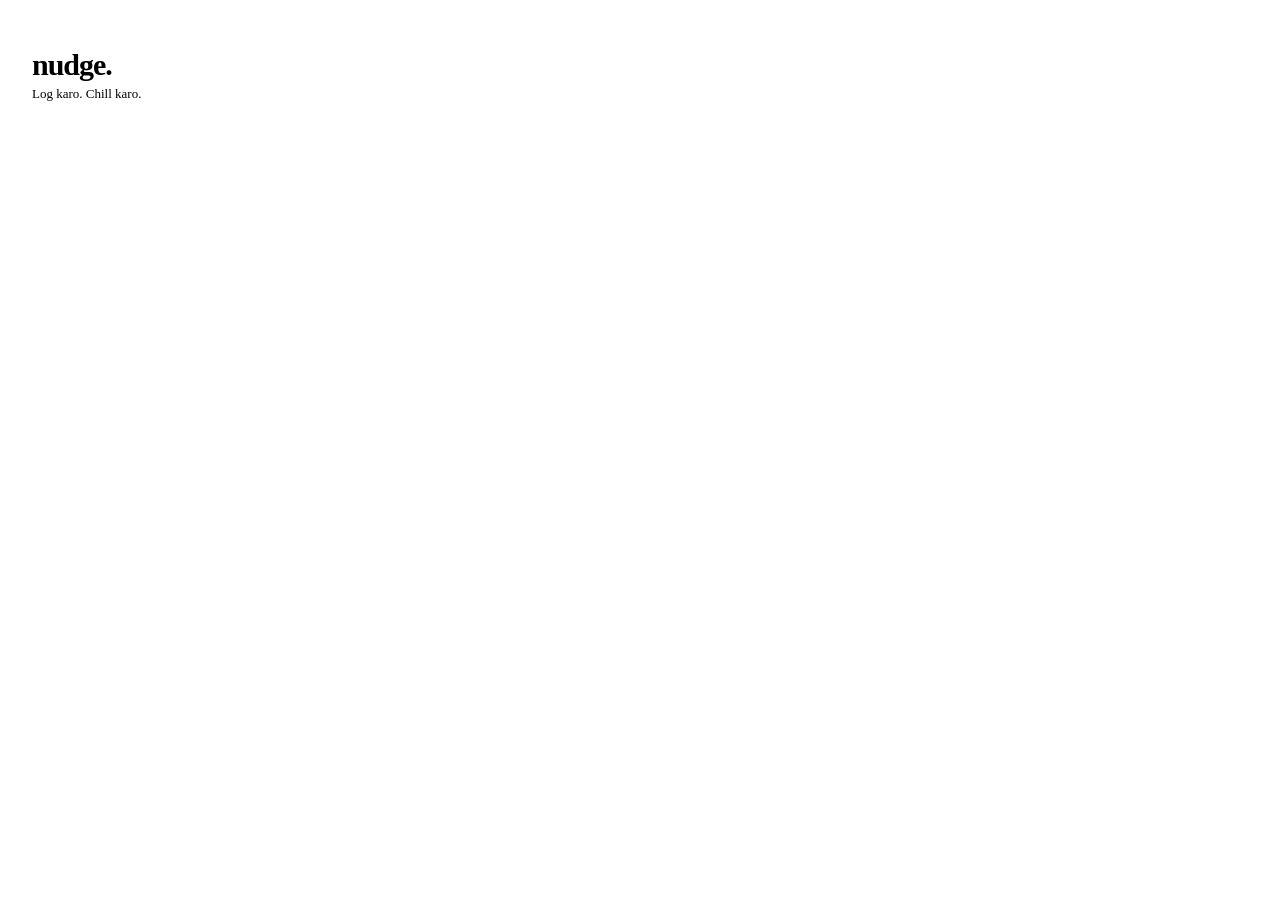
==== commit 1302ed69: "Update index.html" ====
--- a/index.html
+++ b/index.html
@@ -1,1767 +1,550 @@
 <!DOCTYPE html>
 <html lang="en">
 <head>
-<meta charset="UTF-8">
-<meta name="viewport" content="width=device-width, initial-scale=1.0, maximum-scale=1.0">
-<title>nudge.</title>
-<link rel="manifest" href="#" id="manifest-link">
-<meta name="theme-color" content="#1A1F36">
-<meta name="apple-mobile-web-app-capable" content="yes">
-<meta name="apple-mobile-web-app-status-bar-style" content="black-translucent">
-<link rel="preconnect" href="https://fonts.googleapis.com">
-<link rel="preconnect" href="https://fonts.gstatic.com" crossorigin>
-<link href="https://fonts.googleapis.com/css2?family=Fraunces:ital,wght@0,400;0,600;0,700;0,900;1,400;1,600;1,700&family=Plus+Jakarta+Sans:wght@400;500;600;700&display=swap" rel="stylesheet">
-<style>
-  *, *::before, *::after { box-sizing: border-box; margin: 0; padding: 0; }
-
-  :root {
-    --bg: #F0F4FF;
-    --surface: #FFFFFF;
-    --primary: #4A6CF7;
-    --secondary: #B8C8FF;
-    --danger: #F07070;
-    --warning: #F5C26B;
-    --success: #5FBF8F;
-    --text-primary: #1A1F36;
-    --text-secondary: #6B7280;
-    --marquee-bg: #1A1F36;
-    --marquee-text: #F0F4FF;
-    --border: #E2E8F0;
-    --font-body: 'Plus Jakarta Sans', sans-serif;
-    --font-display: 'Fraunces', serif;
-  }
-
-  html, body {
-    height: 100%;
-    background: var(--bg);
-    color: var(--text-primary);
-    font-family: var(--font-body);
-    font-size: 15px;
-    line-height: 1.5;
-    overscroll-behavior: none;
-  }
-
-  #app {
-    max-width: 430px;
-    margin: 0 auto;
-    min-height: 100vh;
-    display: flex;
-    flex-direction: column;
-    position: relative;
-  }
-
-  /* ── MARQUEE ── */
-  .marquee-bar {
-    background: var(--marquee-bg);
-    color: var(--marquee-text);
-    font-size: 13px;
-    font-weight: 500;
-    padding: 8px 0;
-    overflow: hidden;
-    white-space: nowrap;
-    flex-shrink: 0;
-  }
-  .marquee-inner {
-    display: inline-block;
-    animation: marquee 22s linear infinite;
-  }
-  .marquee-inner span { margin: 0 40px; }
-  @keyframes marquee {
-    0% { transform: translateX(0); }
-    100% { transform: translateX(-50%); }
-  }
-
-  /* ── BOTTOM NAV ── */
-  .bottom-nav {
-    position: fixed;
-    bottom: 0;
-    left: 50%;
-    transform: translateX(-50%);
-    width: 100%;
-    max-width: 430px;
-    background: var(--surface);
-    border-top: 1px solid var(--border);
-    display: flex;
-    z-index: 100;
-    padding-bottom: env(safe-area-inset-bottom);
-  }
-  .nav-btn {
-    flex: 1;
-    display: flex;
-    flex-direction: column;
-    align-items: center;
-    padding: 10px 4px 8px;
-    background: none;
-    border: none;
-    cursor: pointer;
-    gap: 3px;
-    color: var(--text-secondary);
-    font-family: var(--font-body);
-    font-size: 10px;
-    font-weight: 500;
-    transition: color 0.15s;
-  }
-  .nav-btn.active { color: var(--primary); }
-  .nav-btn svg { width: 22px; height: 22px; stroke: currentColor; fill: none; stroke-width: 1.8; }
-
-  /* ── SCROLL CONTENT ── */
-  .view-content {
-    flex: 1;
-    overflow-y: auto;
-    padding-bottom: 80px;
-    -webkit-overflow-scrolling: touch;
-  }
-
-  /* ── CARDS ── */
-  .card {
-    background: var(--surface);
-    border: 1px solid var(--border);
-    border-radius: 16px;
-    padding: 16px;
-    margin: 0 16px 12px;
-  }
-
-  /* ── SECTION TITLE ── */
-  .section-title {
-    font-family: var(--font-display);
-    font-size: 20px;
-    font-weight: 700;
-    color: var(--text-primary);
-    margin: 20px 16px 12px;
-  }
-
-  /* ── BADGES ── */
-  .badge {
-    display: inline-block;
-    padding: 3px 10px;
-    border-radius: 100px;
-    font-size: 11px;
-    font-weight: 700;
-    letter-spacing: 0.3px;
-  }
-  .badge-safe { background: #DFFAEE; color: var(--success); }
-  .badge-warning { background: #FEF9EC; color: #C69A00; }
-  .badge-danger { background: #FEECEC; color: var(--danger); }
-
-  /* ── BUTTONS ── */
-  .btn {
-    display: inline-flex;
-    align-items: center;
-    justify-content: center;
-    padding: 10px 20px;
-    border-radius: 10px;
-    border: none;
-    font-family: var(--font-body);
-    font-size: 14px;
-    font-weight: 600;
-    cursor: pointer;
-    transition: opacity 0.15s, transform 0.1s;
-  }
-  .btn:active { transform: scale(0.97); opacity: 0.9; }
-  .btn-primary { background: var(--primary); color: #fff; }
-  .btn-secondary { background: var(--secondary); color: var(--primary); }
-  .btn-danger { background: #FEECEC; color: var(--danger); }
-  .btn-full { width: 100%; }
-
-  /* ── INPUT ── */
-  .input {
-    width: 100%;
-    padding: 12px 14px;
-    border: 1px solid var(--border);
-    border-radius: 10px;
-    font-family: var(--font-body);
-    font-size: 15px;
-    color: var(--text-primary);
-    background: var(--surface);
-    outline: none;
-    transition: border-color 0.15s;
-  }
-  .input:focus { border-color: var(--primary); }
-
-  .form-label {
-    font-size: 13px;
-    font-weight: 600;
-    color: var(--text-secondary);
-    margin-bottom: 6px;
-    display: block;
-    text-transform: uppercase;
-    letter-spacing: 0.5px;
-  }
-  .form-group { margin-bottom: 18px; }
-
-  /* ── BUTTON GROUP SELECT ── */
-  .btn-group { display: flex; flex-wrap: wrap; gap: 8px; }
-  .btn-group-item {
-    padding: 8px 14px;
-    border: 1.5px solid var(--border);
-    border-radius: 8px;
-    background: var(--surface);
-    font-family: var(--font-body);
-    font-size: 13px;
-    font-weight: 600;
-    color: var(--text-secondary);
-    cursor: pointer;
-    transition: all 0.15s;
-  }
-  .btn-group-item.selected {
-    border-color: var(--primary);
-    background: #EEF1FF;
-    color: var(--primary);
-  }
-
-  /* ── TOGGLE ── */
-  .toggle-wrap { display: flex; align-items: center; gap: 12px; }
-  .toggle {
-    position: relative;
-    width: 44px;
-    height: 26px;
-    flex-shrink: 0;
-  }
-  .toggle input { opacity: 0; width: 0; height: 0; }
-  .toggle-slider {
-    position: absolute;
-    inset: 0;
-    background: var(--border);
-    border-radius: 100px;
-    cursor: pointer;
-    transition: background 0.2s;
-  }
-  .toggle-slider::after {
-    content: '';
-    position: absolute;
-    width: 20px; height: 20px;
-    left: 3px; top: 3px;
-    background: #fff;
-    border-radius: 50%;
-    transition: transform 0.2s;
-  }
-  .toggle input:checked + .toggle-slider { background: var(--primary); }
-  .toggle input:checked + .toggle-slider::after { transform: translateX(18px); }
-
-  /* ── ONBOARDING ── */
-  #onboarding {
-    display: none;
-    flex-direction: column;
-    min-height: 100vh;
-    overflow-y: auto;
-  }
-  .onboard-header {
-    padding: 48px 24px 24px;
-    background: var(--surface);
-    border-bottom: 1px solid var(--border);
-  }
-  .onboard-logo {
-    font-family: var(--font-display);
-    font-size: 28px;
-    font-weight: 900;
-    color: var(--primary);
-    margin-bottom: 8px;
-  }
-  .onboard-tagline {
-    font-size: 13px;
-    color: var(--text-secondary);
-    font-weight: 500;
-  }
-  .progress-bar-wrap {
-    display: flex;
-    gap: 6px;
-    margin-top: 20px;
-  }
-  .progress-seg {
-    height: 4px;
-    flex: 1;
-    border-radius: 100px;
-    background: var(--border);
-    transition: background 0.3s;
-  }
-  .progress-seg.active { background: var(--primary); }
-  .onboard-body { padding: 24px; flex: 1; }
-  .onboard-step-title {
-    font-family: var(--font-display);
-    font-size: 22px;
-    font-weight: 700;
-    margin-bottom: 6px;
-  }
-  .onboard-step-sub {
-    font-size: 13px;
-    color: var(--text-secondary);
-    margin-bottom: 28px;
-  }
-
-  /* ── SUBJECT ROW IN ONBOARDING ── */
-  .subject-row {
-    background: var(--surface);
-    border: 1px solid var(--border);
-    border-radius: 12px;
-    padding: 14px;
-    margin-bottom: 10px;
-  }
-  .subject-row-name {
-    font-weight: 700;
-    font-size: 15px;
-    color: var(--text-primary);
-    margin-bottom: 4px;
-  }
-  .subject-row-meta {
-    font-size: 12px;
-    color: var(--text-secondary);
-  }
-  .subject-add-form {
-    background: #F8FAFF;
-    border: 1.5px dashed var(--secondary);
-    border-radius: 12px;
-    padding: 16px;
-    margin-top: 12px;
-  }
-
-  /* ── DAY CHECKBOX ── */
-  .day-checks { display: flex; gap: 6px; flex-wrap: wrap; }
-  .day-check-label {
-    display: flex;
-    align-items: center;
-    gap: 4px;
-    padding: 6px 10px;
-    border: 1.5px solid var(--border);
-    border-radius: 8px;
-    font-size: 12px;
-    font-weight: 700;
-    cursor: pointer;
-    color: var(--text-secondary);
-    transition: all 0.15s;
-    user-select: none;
-  }
-  .day-check-label input { display: none; }
-  .day-check-label.checked { border-color: var(--primary); background: #EEF1FF; color: var(--primary); }
-
-  /* ── MAIN APP ── */
-  #main-app { display: none; flex-direction: column; min-height: 100vh; }
-
-  /* ── DASHBOARD ── */
-  .dash-greeting {
-    padding: 20px 16px 0;
-    font-size: 14px;
-    font-weight: 500;
-    color: var(--text-secondary);
-  }
-  .dash-name {
-    font-size: 18px;
-    font-weight: 700;
-    color: var(--text-primary);
-  }
-  .dash-roast {
-    font-family: var(--font-display);
-    font-style: italic;
-    font-size: 15px;
-    color: var(--text-secondary);
-    margin: 4px 16px 0;
-    line-height: 1.4;
-  }
-  .dash-big-pct {
-    text-align: center;
-    padding: 28px 16px 8px;
-  }
-  .dash-pct-num {
-    font-family: var(--font-display);
-    font-size: 72px;
-    font-weight: 900;
-    line-height: 1;
-  }
-  .dash-pct-label {
-    font-size: 13px;
-    color: var(--text-secondary);
-    font-weight: 600;
-    margin-top: 4px;
-    letter-spacing: 0.5px;
-    text-transform: uppercase;
-  }
-
-  /* ── TODAY CLASSES ── */
-  .today-card {
-    background: var(--surface);
-    border: 1px solid var(--border);
-    border-radius: 14px;
-    margin: 0 16px 10px;
-    overflow: hidden;
-  }
-  .today-card-header {
-    padding: 14px 16px 10px;
-    display: flex;
-    justify-content: space-between;
-    align-items: center;
-  }
-  .today-card-name { font-weight: 700; font-size: 16px; }
-  .today-card-pct { font-size: 13px; color: var(--text-secondary); font-weight: 600; }
-  .today-card-actions {
-    display: flex;
-    border-top: 1px solid var(--border);
-  }
-  .log-btn {
-    flex: 1;
-    padding: 12px 6px;
-    border: none;
-    background: none;
-    font-family: var(--font-body);
-    font-size: 13px;
-    font-weight: 700;
-    cursor: pointer;
-    transition: background 0.15s;
-    color: var(--text-secondary);
-  }
-  .log-btn:not(:last-child) { border-right: 1px solid var(--border); }
-  .log-btn.active-present { background: #DFFAEE; color: var(--success); }
-  .log-btn.active-absent { background: #FEECEC; color: var(--danger); }
-  .log-btn.active-cancelled { background: #FEF9EC; color: #C69A00; }
-  .log-btn:active { opacity: 0.7; }
-
-  .summary-line {
-    font-size: 13px;
-    font-weight: 600;
-    color: var(--text-secondary);
-    text-align: center;
-    padding: 4px 16px 16px;
-  }
-
-  /* ── SUBJECTS VIEW ── */
-  .subject-card {
-    cursor: pointer;
-    transition: border-color 0.15s;
-  }
-  .subject-card.expanded { border-color: var(--primary); }
-  .subject-card-top { display: flex; justify-content: space-between; align-items: flex-start; }
-  .subject-card-name { font-weight: 700; font-size: 16px; }
-  .subject-card-pct {
-    font-family: var(--font-display);
-    font-size: 28px;
-    font-weight: 700;
-  }
-  .subject-card-counts {
-    font-size: 12px;
-    color: var(--text-secondary);
-    font-weight: 500;
-    margin-top: 2px;
-  }
-  .subject-card-expand { margin-top: 14px; border-top: 1px solid var(--border); padding-top: 14px; }
-  .expand-row { display: flex; justify-content: space-between; font-size: 13px; margin-bottom: 8px; }
-  .expand-label { color: var(--text-secondary); font-weight: 500; }
-  .expand-val { font-weight: 700; }
-  .log-history { margin-top: 10px; }
-  .log-dot-row { display: flex; gap: 6px; flex-wrap: wrap; margin-top: 8px; }
-  .log-dot {
-    width: 28px; height: 28px;
-    border-radius: 6px;
-    display: flex;
-    align-items: center;
-    justify-content: center;
-    font-size: 11px;
-    font-weight: 700;
-  }
-  .log-dot-P { background: #DFFAEE; color: var(--success); }
-  .log-dot-A { background: #FEECEC; color: var(--danger); }
-  .log-dot-C { background: #FEF9EC; color: #C69A00; }
-
-  /* ── CALENDAR ── */
-  .cal-header {
-    display: flex;
-    align-items: center;
-    justify-content: space-between;
-    padding: 16px 16px 8px;
-  }
-  .cal-nav-btn {
-    background: none;
-    border: 1px solid var(--border);
-    border-radius: 8px;
-    width: 34px; height: 34px;
-    display: flex;
-    align-items: center;
-    justify-content: center;
-    cursor: pointer;
-    color: var(--text-primary);
-  }
-  .cal-month-label {
-    font-family: var(--font-display);
-    font-size: 18px;
-    font-weight: 700;
-  }
-  .cal-grid-header {
-    display: grid;
-    grid-template-columns: repeat(7, 1fr);
-    padding: 0 16px;
-    gap: 2px;
-  }
-  .cal-day-label {
-    text-align: center;
-    font-size: 11px;
-    font-weight: 700;
-    color: var(--text-secondary);
-    padding: 4px 0;
-  }
-  .cal-grid {
-    display: grid;
-    grid-template-columns: repeat(7, 1fr);
-    gap: 4px;
-    padding: 6px 16px 12px;
-  }
-  .cal-cell {
-    aspect-ratio: 1;
-    border-radius: 8px;
-    display: flex;
-    align-items: center;
-    justify-content: center;
-    font-size: 12px;
-    font-weight: 600;
-    cursor: pointer;
-    border: 1.5px solid transparent;
-    transition: border-color 0.15s;
-    position: relative;
-  }
-  .cal-cell.empty { cursor: default; }
-  .cal-cell.today-cell { border-color: var(--primary); }
-  .cal-cell.has-classes-good { background: #DFFAEE; color: var(--success); }
-  .cal-cell.has-classes-warn { background: #FEF9EC; color: #C69A00; }
-  .cal-cell.has-classes-bad { background: #FEECEC; color: var(--danger); }
-  .cal-cell.no-classes { background: var(--surface); color: var(--text-secondary); }
-  .cal-cell.future { background: transparent; color: var(--text-secondary); opacity: 0.5; }
-  .cal-day-detail {
-    margin: 0 16px 16px;
-    background: var(--surface);
-    border: 1px solid var(--border);
-    border-radius: 14px;
-    padding: 16px;
-  }
-  .streak-banner {
-    margin: 8px 16px 0;
-    background: var(--text-primary);
-    color: var(--bg);
-    border-radius: 12px;
-    padding: 12px 16px;
-    font-size: 13px;
-    font-weight: 700;
-    display: flex;
-    align-items: center;
-    gap: 8px;
-  }
-
-  /* ── BUNK PLANNER ── */
-  .planner-card {
-    background: var(--surface);
-    border: 1px solid var(--border);
-    border-radius: 14px;
-    margin: 0 16px 10px;
-    overflow: hidden;
-  }
-  .planner-day-header {
-    background: var(--bg);
-    padding: 10px 16px;
-    font-size: 12px;
-    font-weight: 700;
-    color: var(--text-secondary);
-    text-transform: uppercase;
-    letter-spacing: 0.5px;
-  }
-  .planner-class-row {
-    padding: 14px 16px;
-    display: flex;
-    align-items: center;
-    justify-content: space-between;
-    border-top: 1px solid var(--border);
-  }
-  .planner-class-name { font-weight: 600; font-size: 15px; }
-  .planner-class-sub { font-size: 12px; color: var(--text-secondary); margin-top: 2px; }
-  .skip-tag {
-    padding: 4px 10px;
-    border-radius: 100px;
-    font-size: 11px;
-    font-weight: 700;
-    cursor: pointer;
-    border: none;
-    transition: opacity 0.15s;
-  }
-  .skip-safe { background: #DFFAEE; color: var(--success); }
-  .skip-risky { background: #FEF9EC; color: #C69A00; }
-  .skip-no { background: #FEECEC; color: var(--danger); }
-  .skip-planning { background: var(--text-primary); color: var(--bg); }
-
-  /* ── SETTINGS ── */
-  .reset-zone { margin: 24px 16px 8px; }
-  .share-card-box {
-    margin: 0 16px;
-    background: var(--text-primary);
-    border-radius: 16px;
-    padding: 24px;
-    color: var(--bg);
-    position: relative;
-    overflow: hidden;
-  }
-  .share-card-pct {
-    font-family: var(--font-display);
-    font-size: 56px;
-    font-weight: 900;
-    line-height: 1;
-    margin-bottom: 4px;
-  }
-  .share-card-roast {
-    font-family: var(--font-display);
-    font-style: italic;
-    font-size: 14px;
-    opacity: 0.7;
-    margin-bottom: 16px;
-  }
-  .share-card-name { font-weight: 700; font-size: 16px; }
-  .share-card-brand {
-    position: absolute;
-    bottom: 16px; right: 20px;
-    font-family: var(--font-display);
-    font-size: 20px;
-    font-weight: 900;
-    color: var(--primary);
-  }
-
-  /* ── EMPTY STATE ── */
-  .empty-state {
-    text-align: center;
-    padding: 48px 24px;
-    color: var(--text-secondary);
-    font-size: 14px;
-    font-weight: 500;
-  }
-  .empty-state-title {
-    font-family: var(--font-display);
-    font-size: 20px;
-    font-weight: 700;
-    color: var(--text-primary);
-    margin-bottom: 8px;
-  }
-
-  /* ── MODAL ── */
-  .modal-overlay {
-    display: none;
-    position: fixed;
-    inset: 0;
-    background: rgba(26,31,54,0.5);
-    z-index: 200;
-    align-items: flex-end;
-    justify-content: center;
-  }
-  .modal-overlay.open { display: flex; }
-  .modal-sheet {
-    background: var(--surface);
-    border-radius: 20px 20px 0 0;
-    padding: 24px;
-    width: 100%;
-    max-width: 430px;
-    max-height: 80vh;
-    overflow-y: auto;
-  }
-  .modal-handle {
-    width: 36px; height: 4px;
-    background: var(--border);
-    border-radius: 100px;
-    margin: 0 auto 20px;
-  }
-  .modal-title {
-    font-family: var(--font-display);
-    font-size: 20px;
-    font-weight: 700;
-    margin-bottom: 16px;
-  }
-
-  /* ── UTILITY ── */
-  .text-success { color: var(--success); }
-  .text-warning { color: #C69A00; }
-  .text-danger { color: var(--danger); }
-  .text-secondary { color: var(--text-secondary); }
-  .mt-12 { margin-top: 12px; }
-  .mt-16 { margin-top: 16px; }
-  .hidden { display: none !important; }
-
-  .divider { height: 1px; background: var(--border); margin: 4px 0 16px; }
-
-  /* planner impact line */
-  .impact-line {
-    font-size: 12px;
-    color: var(--text-secondary);
-    font-style: italic;
-    padding: 8px 16px;
-    border-top: 1px solid var(--border);
-  }
-
-  /* Edit log btns inside modal */
-  .edit-log-btn {
-    flex: 1;
-    padding: 10px;
-    border: 1.5px solid var(--border);
-    border-radius: 8px;
-    background: none;
-    font-family: var(--font-body);
-    font-size: 13px;
-    font-weight: 700;
-    cursor: pointer;
-    color: var(--text-secondary);
-    transition: all 0.15s;
-  }
-  .edit-log-btn.sel-P { border-color: var(--success); background: #DFFAEE; color: var(--success); }
-  .edit-log-btn.sel-A { border-color: var(--danger); background: #FEECEC; color: var(--danger); }
-  .edit-log-btn.sel-C { border-color: #C69A00; background: #FEF9EC; color: #C69A00; }
-  .edit-log-btn.sel-none { border-color: var(--border); background: none; color: var(--text-secondary); }
-
-  @media (max-width: 375px) {
-    .dash-pct-num { font-size: 60px; }
-    .subject-card-pct { font-size: 24px; }
-  }
-</style>
+  <meta charset="UTF-8">
+  <meta name="viewport" content="width=device-width, initial-scale=1.0, maximum-scale=1.0">
+  <title>nudge. — Setup</title>
+  <meta name="theme-color" content="#1A1F36">
+  <meta name="apple-mobile-web-app-capable" content="yes">
+  <link rel="stylesheet" href="shared.css">
+  <style>
+    /* ── Onboarding-specific styles ── */
+    body { background: var(--bg); }
+
+    .ob-shell {
+      max-width: var(--app-width);
+      margin: 0 auto;
+      min-height: 100vh;
+      display: flex;
+      flex-direction: column;
+    }
+
+    /* sticky header */
+    .ob-header {
+      position: sticky;
+      top: 0;
+      z-index: 10;
+      background: var(--surface);
+      border-bottom: 1px solid var(--border);
+      padding: 40px 24px 20px;
+    }
+    .ob-logo {
+      font-family: var(--font-display);
+      font-size: 30px;
+      font-weight: 900;
+      color: var(--primary);
+      letter-spacing: -1px;
+      margin-bottom: 4px;
+    }
+    .ob-tagline {
+      font-size: 13px;
+      color: var(--text-secondary);
+      font-weight: 500;
+      margin-bottom: 20px;
+    }
+
+    /* progress pills */
+    .progress-bar {
+      display: flex;
+      gap: 6px;
+    }
+    .prog-seg {
+      height: 4px;
+      flex: 1;
+      border-radius: 100px;
+      background: var(--border);
+      transition: background 0.35s;
+    }
+    .prog-seg.done { background: var(--primary); }
+
+    /* body */
+    .ob-body { padding: 28px 24px 48px; flex: 1; }
+
+    .ob-step-title {
+      font-family: var(--font-display);
+      font-size: 24px;
+      font-weight: 700;
+      margin-bottom: 4px;
+      line-height: 1.2;
+    }
+    .ob-step-sub {
+      font-size: 13px;
+      color: var(--text-secondary);
+      margin-bottom: 30px;
+      font-weight: 500;
+    }
+
+    /* subject rows in step 2 */
+    .subject-row {
+      background: var(--surface);
+      border: 1px solid var(--border);
+      border-radius: 12px;
+      padding: 14px 16px;
+      margin-bottom: 10px;
+      display: flex;
+      justify-content: space-between;
+      align-items: center;
+    }
+    .subject-row-name  { font-weight: 700; font-size: 15px; }
+    .subject-row-meta  { font-size: 12px; color: var(--text-secondary); margin-top: 2px; }
+    .subject-row-del {
+      background: none;
+      border: none;
+      cursor: pointer;
+      color: var(--text-secondary);
+      padding: 4px;
+      border-radius: 6px;
+      display: flex;
+      transition: color 0.15s;
+      flex-shrink: 0;
+    }
+    .subject-row-del:hover { color: var(--danger); }
+
+    /* add-subject form panel */
+    .add-subject-panel {
+      background: #F8FAFF;
+      border: 1.5px dashed var(--secondary);
+      border-radius: 14px;
+      padding: 20px;
+      margin-top: 12px;
+    }
+    .add-subject-panel.collapsed { display: none; }
+
+    .panel-toggle {
+      width: 100%;
+      display: flex;
+      align-items: center;
+      justify-content: center;
+      gap: 8px;
+      padding: 13px;
+      border: 1.5px dashed var(--secondary);
+      border-radius: 12px;
+      background: #F8FAFF;
+      font-family: var(--font-body);
+      font-size: 14px;
+      font-weight: 600;
+      color: var(--primary);
+      cursor: pointer;
+      margin-top: 12px;
+      transition: background 0.15s;
+    }
+    .panel-toggle:hover { background: #EEF1FF; }
+
+    /* bottom CTA */
+    .ob-footer {
+      position: sticky;
+      bottom: 0;
+      background: linear-gradient(to top, var(--bg) 70%, transparent);
+      padding: 16px 24px 28px;
+    }
+
+    /* error hint */
+    .field-error {
+      font-size: 12px;
+      color: var(--danger);
+      margin-top: 5px;
+      font-weight: 600;
+      display: none;
+    }
+    .field-error.show { display: block; }
+  </style>
 </head>
 <body>
-<div id="app">
-
-  <!-- ═══════════════════════════════ ONBOARDING ═══════════════════════════════ -->
-  <div id="onboarding">
-    <div class="onboard-header">
-      <div class="onboard-logo">nudge.</div>
-      <div class="onboard-tagline">Log karo. Chill karo.</div>
-      <div class="progress-bar-wrap">
-        <div class="progress-seg active" id="prog0"></div>
-        <div class="progress-seg" id="prog1"></div>
-      </div>
-    </div>
-    <div class="onboard-body" id="onboard-body"></div>
+<div class="ob-shell" id="ob-shell">
+
+  <!-- ── Header (sticky) ── -->
+  <div class="ob-header">
+    <div class="ob-logo">nudge.</div>
+    <div class="ob-tagline">Log karo. Chill karo.</div>
+    <div class="progress-bar">
+      <div class="prog-seg" id="prog-0"></div>
+      <div class="prog-seg" id="prog-1"></div>
+    </div>
   </div>
 
-  <!-- ═══════════════════════════════ MAIN APP ═══════════════════════════════ -->
-  <div id="main-app">
-    <!-- Marquee -->
-    <div class="marquee-bar">
-      <div class="marquee-inner" id="marquee-inner"></div>
-    </div>
-
-    <!-- View Container -->
-    <div class="view-content" id="view-container"></div>
-
-    <!-- Bottom Nav -->
-    <nav class="bottom-nav">
-      <button class="nav-btn active" onclick="switchView(0)" id="nav0">
-        <svg viewBox="0 0 24 24"><rect x="3" y="3" width="7" height="7" rx="1"/><rect x="14" y="3" width="7" height="7" rx="1"/><rect x="3" y="14" width="7" height="7" rx="1"/><rect x="14" y="14" width="7" height="7" rx="1"/></svg>
-        Dashboard
-      </button>
-      <button class="nav-btn" onclick="switchView(1)" id="nav1">
-        <svg viewBox="0 0 24 24"><path d="M4 6h16M4 12h16M4 18h10"/></svg>
-        Subjects
-      </button>
-      <button class="nav-btn" onclick="switchView(2)" id="nav2">
-        <svg viewBox="0 0 24 24"><rect x="3" y="4" width="18" height="18" rx="2"/><path d="M16 2v4M8 2v4M3 10h18"/></svg>
-        Calendar
-      </button>
-      <button class="nav-btn" onclick="switchView(3)" id="nav3">
-        <svg viewBox="0 0 24 24"><path d="M9 5H7a2 2 0 00-2 2v12a2 2 0 002 2h10a2 2 0 002-2V7a2 2 0 00-2-2h-2"/><rect x="9" y="3" width="6" height="4" rx="1"/><path d="M9 12h6M9 16h4"/></svg>
-        Planner
-      </button>
-      <button class="nav-btn" onclick="switchView(4)" id="nav4">
-        <svg viewBox="0 0 24 24"><circle cx="12" cy="8" r="4"/><path d="M4 20c0-4 3.6-7 8-7s8 3 8 7"/></svg>
-        Settings
-      </button>
-    </nav>
-  </div>
-
-  <!-- ═══ MODALS ═══ -->
-  <div class="modal-overlay" id="modal-cal-day">
-    <div class="modal-sheet" id="modal-cal-day-content"></div>
-  </div>
-  <div class="modal-overlay" id="modal-add-subject">
-    <div class="modal-sheet" id="modal-add-subject-content"></div>
-  </div>
-  <div class="modal-overlay" id="modal-reset">
-    <div class="modal-sheet">
-      <div class="modal-handle"></div>
-      <div class="modal-title">Sab kuch delete karein?</div>
-      <p style="font-size:14px;color:var(--text-secondary);margin-bottom:24px;">Yeh action undo nahi hogi. Tumhara saara data — subjects, attendance, sab — permanently delete ho jayega.</p>
-      <div style="display:flex;gap:12px;">
-        <button class="btn btn-secondary" style="flex:1" onclick="closeModal('modal-reset')">Cancel</button>
-        <button class="btn btn-danger" style="flex:1" onclick="doReset()">Haan, delete karo</button>
-      </div>
-    </div>
-  </div>
+  <!-- ── Body ── -->
+  <div class="ob-body" id="ob-body"></div>
+
+  <!-- ── Footer CTA ── -->
+  <div class="ob-footer" id="ob-footer"></div>
+
 </div>
 
+<script src="shared.js"></script>
 <script>
-// ═══════════════════════════════════════════════════
-//  STATE & STORAGE
-// ═══════════════════════════════════════════════════
-let state = {
-  profile: null,   // name, college, city, stream, semester, startDate, endDate, threshold, condonation, strictness, commute
-  subjects: [],    // {id, name, days:[], lecturesPerWeek}
-  logs: {},        // { 'YYYY-MM-DD': { subjectId: 'P'|'A'|'C' } }
-  plannerSkips: {} // { 'YYYY-MM-DD': [subjectId,...] }
+// ── If already onboarded, skip straight to dashboard ──
+if (isOnboarded()) window.location.href = 'dashboard.html';
+
+// ── State ──
+const ob = {
+  step: 0,
+  profile: {},
+  subjects: []   // { id, name, days[], lecturesPerWeek }
 };
 
-function saveState() { localStorage.setItem('nudge_v1', JSON.stringify(state)); }
-function loadState() {
-  const raw = localStorage.getItem('nudge_v1');
-  if (raw) { try { state = JSON.parse(raw); } catch(e) { state = { profile:null, subjects:[], logs:{}, plannerSkips:{} }; } }
-  if (!state.logs) state.logs = {};
-  if (!state.plannerSkips) state.plannerSkips = {};
-}
-
-// ═══════════════════════════════════════════════════
-//  DATE HELPERS
-// ═══════════════════════════════════════════════════
-function today() { return fmtDate(new Date()); }
-function fmtDate(d) { return d.toISOString().split('T')[0]; }
-function parseDate(s) { const [y,m,d] = s.split('-'); return new Date(+y,+m-1,+d); }
-function dayOfWeek(dateStr) { // 0=Sun,1=Mon,...
-  return parseDate(dateStr).getDay();
-}
-const DAY_MAP = { Mon:1, Tue:2, Wed:3, Thu:4, Fri:5, Sat:6, Sun:0 };
-const DAY_LABELS = ['Sun','Mon','Tue','Wed','Thu','Fri','Sat'];
-
-function weeksBetween(start, end) {
-  const ms = parseDate(end) - parseDate(start);
-  return Math.max(1, Math.round(ms / (7*24*3600*1000)));
-}
-
-function datesInRange(start, end) {
-  const dates = [];
-  const s = parseDate(start), e = parseDate(end);
-  const cur = new Date(s);
-  while(cur <= e) { dates.push(fmtDate(cur)); cur.setDate(cur.getDate()+1); }
-  return dates;
-}
-
-// ═══════════════════════════════════════════════════
-//  CALCULATIONS
-// ═══════════════════════════════════════════════════
-function getSubjectStats(subject) {
-  const logs = state.logs;
-  let attended = 0, held = 0;
-  const allDates = state.profile ? datesInRange(state.profile.startDate, state.profile.endDate) : [];
-  const history = [];
-  for (const dateStr of allDates) {
-    if (dateStr > today()) continue;
-    const dow = parseDate(dateStr).getDay();
-    if (!subject.days.includes(dow)) continue;
-    const log = logs[dateStr]?.[subject.id];
-    if (log === 'P') { attended++; held++; history.push({date:dateStr, status:'P'}); }
-    else if (log === 'A') { held++; history.push({date:dateStr, status:'A'}); }
-    else if (log === 'C') { history.push({date:dateStr, status:'C'}); }
-    // unlogged: count as held+absent if date has passed
-    else { held++; attended--; attended = Math.max(0, attended+1); held--; }
-    // Actually only count if explicitly logged
-  }
-  // Re-do: only count explicitly logged
-  attended = 0; held = 0;
-  const histFinal = [];
-  for (const dateStr of allDates) {
-    if (dateStr > today()) continue;
-    const dow = parseDate(dateStr).getDay();
-    if (!subject.days.includes(dow)) continue;
-    const log = logs[dateStr]?.[subject.id];
-    if (log === 'P') { attended++; held++; histFinal.push({date:dateStr, status:'P'}); }
-    else if (log === 'A') { held++; histFinal.push({date:dateStr, status:'A'}); }
-    else if (log === 'C') { histFinal.push({date:dateStr, status:'C'}); }
-    // Unlogged scheduled class counts as held but not attended (absent by default)
-    else { held++; histFinal.push({date:dateStr, status:'?'}); }
-  }
-  const pct = held > 0 ? Math.round((attended/held)*100) : null;
-  const threshold = state.profile?.threshold || 75;
-  let bunkBudget = 0, recovery = 0;
-  if (held > 0) {
-    // bunk budget: how many more can be missed keeping pct >= threshold
-    // solve (attended)/(held+n) >= threshold/100 => n <= attended*100/threshold - held
-    bunkBudget = Math.max(0, Math.floor(attended * 100 / threshold - held));
-    // recovery: if below threshold, need (attended+n)/(held+n) >= threshold/100
-    // n(1-threshold/100) >= threshold/100*held - attended
-    // n >= (threshold/100*held - attended)/(1 - threshold/100)
-    if (pct !== null && pct < threshold) {
-      const t = threshold/100;
-      recovery = Math.ceil((t*held - attended)/(1-t));
-    }
-  }
-  const status = pct === null ? 'unknown' : pct >= threshold ? 'safe' : pct >= threshold - 10 ? 'warning' : 'danger';
-  return { attended, held, pct, bunkBudget, recovery, status, history: histFinal.slice(-20) };
-}
-
-function getOverallPct() {
-  if (!state.subjects.length) return null;
-  let totAtt = 0, totHeld = 0;
-  for (const s of state.subjects) {
-    const { attended, held } = getSubjectStats(s);
-    totAtt += attended; totHeld += held;
-  }
-  return totHeld > 0 ? Math.round((totAtt/totHeld)*100) : null;
-}
-
-function getOverallSummary() {
-  // Total bunk budget across all subjects (min bunk budget = limiting factor)
-  if (!state.subjects.length) return null;
-  const threshold = state.profile?.threshold || 75;
-  let totAtt = 0, totHeld = 0;
-  for (const s of state.subjects) {
-    const { attended, held } = getSubjectStats(s);
-    totAtt += attended; totHeld += held;
-  }
-  const pct = totHeld > 0 ? Math.round((totAtt/totHeld)*100) : null;
-  if (pct === null) return null;
-  if (pct >= threshold) {
-    const budget = Math.floor(totAtt * 100/threshold - totHeld);
-    return `You can skip ${budget} more class${budget===1?'':'es'} across all subjects.`;
-  } else {
-    const t = threshold/100;
-    const recovery = Math.ceil((t*totHeld - totAtt)/(1-t));
-    return `Attend ${recovery} more class${recovery===1?'':'es'} to reach ${threshold}%.`;
-  }
-}
-
-// ═══════════════════════════════════════════════════
-//  ROAST MESSAGES
-// ═══════════════════════════════════════════════════
-const ROASTS = {
-  '90-100': [
-    "Your professor knows your name, your face, and probably your dad's number too.",
-    "First bench energy. We respect it, we fear it."
-  ],
-  '75-89': [
-    "Safe. But don't get cocky, one sick week and you're cooked.",
-    "Attendance is fine. Life choices, debatable."
-  ],
-  '65-74': [
-    "Yaar, seriously. One more absence and the college calls home.",
-    "You're not failing, you're just aggressively testing the system."
-  ],
-  '50-64': [
-    "Your professor has genuinely forgotten what you look like.",
-    "At this point your seat knows you better than your teacher does."
-  ],
-  'below50': [
-    "You are paying fees to fund a college you have never visited.",
-    "Bhai. Just. Come. To. Class."
-  ],
-  'exact75': [
-    "One class away from disaster. Living life on hard mode, respect.",
-    "75% exactly. You planned this, didn't you."
-  ]
-};
-
-function getRoast(pct) {
-  if (pct === null) return "Data nahi hai. Log karo pehle.";
-  let bucket;
-  const threshold = state.profile?.threshold || 75;
-  if (pct === threshold && threshold === 75) bucket = 'exact75';
-  else if (pct >= 90) bucket = '90-100';
-  else if (pct >= 75) bucket = '75-89';
-  else if (pct >= 65) bucket = '65-74';
-  else if (pct >= 50) bucket = '50-64';
-  else bucket = 'below50';
-  const arr = ROASTS[bucket];
-  return arr[Math.floor(Math.random()*arr.length)];
-}
-
-let _sessionRoast = null;
-function getSessionRoast() {
-  if (!_sessionRoast) _sessionRoast = getRoast(getOverallPct());
-  return _sessionRoast;
-}
-
-// ═══════════════════════════════════════════════════
-//  ONBOARDING
-// ═══════════════════════════════════════════════════
-let ob = { step: 0, profile: {}, subjects: [], addingSubject: false };
-
-const STREAMS = ['Engineering','Arts','Science','Commerce','Law','Medical'];
-const COMMUTES = ['Local train','College bus','City bus','Auto','Own vehicle','Don\'t commute'];
-
-function renderOnboarding() {
-  document.getElementById('onboarding').style.display = 'flex';
-  document.getElementById('main-app').style.display = 'none';
-  document.getElementById('prog0').classList.toggle('active', ob.step >= 0);
-  document.getElementById('prog1').classList.toggle('active', ob.step >= 1);
+const STREAMS   = ['Engineering', 'Arts', 'Science', 'Commerce', 'Law', 'Medical'];
+const COMMUTES  = ['Local train', 'College bus', 'City bus', 'Auto', 'Own vehicle', "Don't commute"];
+const STRICTNESS= ['Strictly enforced', 'Moderate', 'Relaxed'];
+const THRESH_OPTS = ['75%', '80%', '85%', 'Custom'];
+
+// ── Render dispatcher ──
+function render() {
+  updateProgress();
   if (ob.step === 0) renderStep1();
-  else renderStep2();
-}
-
+  else               renderStep2();
+}
+
+function updateProgress() {
+  document.getElementById('prog-0').classList.toggle('done', ob.step >= 0);
+  document.getElementById('prog-1').classList.toggle('done', ob.step >= 1);
+}
+
+// ══════════════════════════════════
+//  STEP 1
+// ══════════════════════════════════
 function renderStep1() {
-  const maxSem = ob.profile.stream === 'Engineering' ? 8 : 6;
-  const sems = Array.from({length: maxSem}, (_,i) => i+1);
-  const thresholds = ['75%','80%','85%','Custom'];
-  const strictness = ['Strictly enforced','Moderate','Relaxed'];
-
-  const commuteSelected = ob.profile.commute || [];
-  const semSelected = ob.profile.semester;
-  const streamSelected = ob.profile.stream;
-  const threshSelected = ob.profile.thresholdType;
-  const strictSelected = ob.profile.strictness;
-
-  document.getElementById('onboard-body').innerHTML = `
-    <div class="onboard-step-title">Pehle, apne baare mein batao</div>
-    <div class="onboard-step-sub">Yeh sab sirf tumhare liye hai. Koi nahi dekhta.</div>
+  const p = ob.profile;
+  const maxSem = p.stream === 'Engineering' ? 8 : 6;
+
+  document.getElementById('ob-body').innerHTML = `
+    <div class="ob-step-title">Pehle apne baare<br>mein batao.</div>
+    <div class="ob-step-sub">Yeh sirf tumhare liye hai. Koi nahi dekhta.</div>
 
     <div class="form-group">
       <label class="form-label">Apna naam batao</label>
-      <input class="input" id="ob-name" placeholder="e.g. Ananya" value="${ob.profile.name||''}">
-    </div>
+      <input class="input" id="f-name" placeholder="e.g. Ananya" value="${esc(p.name||'')}">
+      <div class="field-error" id="err-name">Naam toh daalo!</div>
+    </div>
+
     <div class="form-group">
       <label class="form-label">Kaunsa college?</label>
-      <input class="input" id="ob-college" placeholder="College ka naam" value="${ob.profile.college||''}">
-    </div>
+      <input class="input" id="f-college" placeholder="e.g. St. Xavier's College" value="${esc(p.college||'')}">
+    </div>
+
     <div class="form-group">
       <label class="form-label">Kaunsa city?</label>
-      <input class="input" id="ob-city" placeholder="Mumbai, Pune, Delhi..." value="${ob.profile.city||''}">
+      <input class="input" id="f-city" placeholder="e.g. Mumbai" value="${esc(p.city||'')}">
     </div>
 
     <div class="form-group">
       <label class="form-label">Stream kya hai?</label>
-      <div class="btn-group" id="stream-group">
-        ${STREAMS.map(s=>`<button class="btn-group-item ${streamSelected===s?'selected':''}" onclick="selectStream('${s}')">${s}</button>`).join('')}
-      </div>
+      <div class="btn-group">
+        ${STREAMS.map(s => `
+          <button type="button" class="btn-group-item ${p.stream===s?'selected':''}"
+            onclick="selectOne('stream','${s}',this.closest('.btn-group'))">${s}</button>
+        `).join('')}
+      </div>
+      <div class="field-error" id="err-stream">Stream choose karo.</div>
     </div>
 
     <div class="form-group">
       <label class="form-label">Kaun sa semester?</label>
-      <div class="btn-group" id="sem-group">
-        ${sems.map(s=>`<button class="btn-group-item ${semSelected===s?'selected':''}" onclick="selectSem(${s})">${s}</button>`).join('')}
-      </div>
+      <div class="btn-group">
+        ${Array.from({length: maxSem}, (_,i)=>i+1).map(n=>`
+          <button type="button" class="btn-group-item ${p.semester===n?'selected':''}"
+            onclick="selectOnePrim('semester',${n},this.closest('.btn-group'))">${n}</button>
+        `).join('')}
+      </div>
+      <div class="field-error" id="err-sem">Semester select karo.</div>
     </div>
 
     <div class="form-group">
       <label class="form-label">Semester kab shuru hua?</label>
-      <input class="input" type="date" id="ob-start" value="${ob.profile.startDate||''}">
-    </div>
+      <input class="input" type="date" id="f-start" value="${p.startDate||''}">
+      <div class="field-error" id="err-start">Start date daalo.</div>
+    </div>
+
     <div class="form-group">
       <label class="form-label">Semester kab khatam hoga?</label>
-      <input class="input" type="date" id="ob-end" value="${ob.profile.endDate||''}">
+      <input class="input" type="date" id="f-end" value="${p.endDate||''}">
+      <div class="field-error" id="err-end">End date daalo.</div>
     </div>
 
     <div class="form-group">
       <label class="form-label">Kitne % attendance chahiye?</label>
-      <div class="btn-group" id="thresh-group">
-        ${thresholds.map(t=>`<button class="btn-group-item ${threshSelected===t?'selected':''}" onclick="selectThreshold('${t}')">${t}</button>`).join('')}
-      </div>
-      <div id="custom-thresh-wrap" style="margin-top:10px;display:${threshSelected==='Custom'?'block':'none'}">
-        <input class="input" type="number" id="ob-custom-thresh" min="1" max="100" placeholder="e.g. 70" value="${ob.profile.customThreshold||''}">
-      </div>
+      <div class="btn-group">
+        ${THRESH_OPTS.map(t=>`
+          <button type="button" class="btn-group-item ${p.threshType===t?'selected':''}"
+            onclick="selectThresh('${t}',this.closest('.btn-group'))">${t}</button>
+        `).join('')}
+      </div>
+      <div id="custom-thresh-wrap" style="margin-top:10px;${p.threshType==='Custom'?'':'display:none'}">
+        <input class="input" type="number" id="f-custom-thresh" min="1" max="100"
+          placeholder="Percentage daalo, e.g. 70" value="${p.customThresh||''}">
+      </div>
+      <div class="field-error" id="err-thresh">Threshold choose karo.</div>
     </div>
 
     <div class="form-group">
       <label class="form-label">Condonation milti hai?</label>
       <div class="toggle-wrap">
         <label class="toggle">
-          <input type="checkbox" id="ob-condonation" ${ob.profile.condonation?'checked':''} onchange="toggleCondonation(this)">
+          <input type="checkbox" id="f-condonation" ${p.condonation?'checked':''}
+            onchange="toggleCondonation(this.checked)">
           <span class="toggle-slider"></span>
         </label>
-        <span style="font-size:14px;font-weight:600">${ob.profile.condonation?'Haan':'Nahi'}</span>
-      </div>
-      <div id="condonation-pts-wrap" style="margin-top:10px;display:${ob.profile.condonation?'block':'none'}">
-        <input class="input" type="number" id="ob-condonation-pts" min="1" max="20" placeholder="Kitne % ki chhoot milti hai?" value="${ob.profile.condonationPts||''}">
+        <span class="toggle-label" id="cond-label">${p.condonation?'Haan':'Nahi'}</span>
+      </div>
+      <div id="cond-pts-wrap" style="margin-top:12px;${p.condonation?'':'display:none'}">
+        <input class="input" type="number" id="f-cond-pts" min="1" max="20"
+          placeholder="Kitne % ki chhoot? e.g. 5" value="${p.condonationPts||''}">
       </div>
     </div>
 
     <div class="form-group">
       <label class="form-label">Attendance kitni strictly enforce hoti hai?</label>
       <div class="btn-group">
-        ${strictness.map(s=>`<button class="btn-group-item ${strictSelected===s?'selected':''}" onclick="selectStrictness('${s}')">${s}</button>`).join('')}
-      </div>
-    </div>
-
-    <div class="form-group">
-      <label class="form-label">College kaise jaate ho? (multiple select)</label>
+        ${STRICTNESS.map(s=>`
+          <button type="button" class="btn-group-item ${p.strictness===s?'selected':''}"
+            onclick="selectOne('strictness','${s}',this.closest('.btn-group'))">${s}</button>
+        `).join('')}
+      </div>
+    </div>
+
+    <div class="form-group">
+      <label class="form-label">College kaise jaate ho? <span style="font-weight:400;text-transform:none;letter-spacing:0">(multiple ok)</span></label>
       <div class="btn-group">
-        ${COMMUTES.map(c=>`<button class="btn-group-item ${commuteSelected.includes(c)?'selected':''}" onclick="toggleCommute('${c}')">${c}</button>`).join('')}
-      </div>
-    </div>
-
-    <div style="margin-top:8px">
-      <button class="btn btn-primary btn-full" onclick="step1Next()">Aage chalo</button>
+        ${COMMUTES.map(c=>`
+          <button type="button" class="btn-group-item ${(p.commute||[]).includes(c)?'selected':''}"
+            onclick="toggleCommute('${c}',this)">${c}</button>
+        `).join('')}
+      </div>
     </div>
   `;
-}
-
-function selectStream(s) {
-  ob.profile.stream = s;
-  if (ob.profile.semester > (s==='Engineering'?8:6)) ob.profile.semester = null;
-  renderStep1();
-}
-function selectSem(n) { ob.profile.semester = n; renderStep1(); }
-function selectThreshold(t) {
-  ob.profile.thresholdType = t;
-  document.getElementById('custom-thresh-wrap').style.display = t==='Custom'?'block':'none';
-  document.querySelectorAll('#thresh-group .btn-group-item').forEach(el=>el.classList.toggle('selected', el.textContent===t));
-}
-function selectStrictness(s) {
-  ob.profile.strictness = s;
-  document.querySelectorAll('#onboard-body .btn-group').forEach(grp=>{
-    grp.querySelectorAll('.btn-group-item').forEach(el=>{
-      if(['Strictly enforced','Moderate','Relaxed'].includes(el.textContent)) el.classList.toggle('selected', el.textContent===s);
-    });
-  });
-  renderStep1();
-}
-function toggleCommute(c) {
+
+  document.getElementById('ob-footer').innerHTML = `
+    <button class="btn btn-primary btn-full" onclick="step1Next()">Aage chalo &rarr;</button>
+  `;
+}
+
+// ── Selection helpers for step 1 ──
+function selectOne(key, val, group) {
+  ob.profile[key] = val;
+  group.querySelectorAll('.btn-group-item').forEach(b => b.classList.toggle('selected', b.textContent === val));
+  // stream change: re-render because semester count changes
+  if (key === 'stream') render();
+}
+function selectOnePrim(key, val, group) {
+  ob.profile[key] = val;
+  group.querySelectorAll('.btn-group-item').forEach(b => b.classList.toggle('selected', +b.textContent === val));
+}
+function selectThresh(t, group) {
+  ob.profile.threshType = t;
+  group.querySelectorAll('.btn-group-item').forEach(b => b.classList.toggle('selected', b.textContent === t));
+  document.getElementById('custom-thresh-wrap').style.display = t === 'Custom' ? 'block' : 'none';
+}
+function toggleCommute(c, btn) {
   if (!ob.profile.commute) ob.profile.commute = [];
   const idx = ob.profile.commute.indexOf(c);
-  if (idx>=0) ob.profile.commute.splice(idx,1); else ob.profile.commute.push(c);
-  document.querySelectorAll('#onboard-body .btn-group').forEach(grp=>{
-    grp.querySelectorAll('.btn-group-item').forEach(el=>{
-      if(COMMUTES.includes(el.textContent)) el.classList.toggle('selected', ob.profile.commute.includes(el.textContent));
-    });
-  });
-}
-function toggleCondonation(el) {
-  ob.profile.condonation = el.checked;
-  document.getElementById('condonation-pts-wrap').style.display = el.checked?'block':'none';
-  el.parentElement.nextElementSibling.textContent = el.checked?'Haan':'Nahi';
-}
-
+  if (idx >= 0) ob.profile.commute.splice(idx, 1);
+  else ob.profile.commute.push(c);
+  btn.classList.toggle('selected', ob.profile.commute.includes(c));
+}
+function toggleCondonation(checked) {
+  ob.profile.condonation = checked;
+  document.getElementById('cond-label').textContent = checked ? 'Haan' : 'Nahi';
+  document.getElementById('cond-pts-wrap').style.display = checked ? 'block' : 'none';
+}
+
+// ── Step 1 validation & advance ──
 function step1Next() {
-  ob.profile.name = document.getElementById('ob-name').value.trim();
-  ob.profile.college = document.getElementById('ob-college').value.trim();
-  ob.profile.city = document.getElementById('ob-city').value.trim();
-  ob.profile.startDate = document.getElementById('ob-start').value;
-  ob.profile.endDate = document.getElementById('ob-end').value;
-  if (ob.profile.thresholdType === 'Custom') {
-    ob.profile.customThreshold = document.getElementById('ob-custom-thresh').value;
+  // read all fields
+  ob.profile.name      = document.getElementById('f-name').value.trim();
+  ob.profile.college   = document.getElementById('f-college').value.trim();
+  ob.profile.city      = document.getElementById('f-city').value.trim();
+  ob.profile.startDate = document.getElementById('f-start').value;
+  ob.profile.endDate   = document.getElementById('f-end').value;
+  if (ob.profile.threshType === 'Custom') {
+    ob.profile.customThresh = document.getElementById('f-custom-thresh').value;
   }
   if (ob.profile.condonation) {
-    ob.profile.condonationPts = document.getElementById('ob-condonation-pts').value;
+    ob.profile.condonationPts = document.getElementById('f-cond-pts').value;
   }
-  if (!ob.profile.name) { alert('Naam toh batao!'); return; }
-  if (!ob.profile.startDate || !ob.profile.endDate) { alert('Semester dates daalo!'); return; }
-  if (!ob.profile.thresholdType) { alert('Attendance threshold select karo!'); return; }
-  if (ob.profile.thresholdType === 'Custom' && !ob.profile.customThreshold) { alert('Custom % daalo!'); return; }
+
+  let ok = true;
+  function err(id, show) { document.getElementById(id).classList.toggle('show', show); if(show) ok=false; }
+
+  err('err-name',   !ob.profile.name);
+  err('err-stream', !ob.profile.stream);
+  err('err-sem',    !ob.profile.semester);
+  err('err-start',  !ob.profile.startDate);
+  err('err-end',    !ob.profile.endDate);
+  err('err-thresh', !ob.profile.threshType || (ob.profile.threshType==='Custom' && !ob.profile.customThresh));
+
+  if (!ok) {
+    document.querySelector('.field-error.show')?.scrollIntoView({behavior:'smooth', block:'center'});
+    return;
+  }
+  if (ob.profile.startDate >= ob.profile.endDate) {
+    err('err-end', true);
+    document.getElementById('err-end').textContent = 'End date start se pehle nahi ho sakti.';
+    return;
+  }
+
   ob.step = 1;
-  renderOnboarding();
-}
+  render();
+  window.scrollTo(0, 0);
+}
+
+// ══════════════════════════════════
+//  STEP 2
+// ══════════════════════════════════
+let addPanelOpen = false;
 
 function renderStep2() {
-  let subjectsHtml = '';
-  if (ob.subjects.length) {
-    subjectsHtml = ob.subjects.map((s,i)=>`
-      <div class="subject-row">
-        <div class="subject-row-name">${s.name}</div>
-        <div class="subject-row-meta">${s.days.map(d=>DAY_LABELS[d]).join(', ')} — ${s.lecturesPerWeek} lecture${s.lecturesPerWeek>1?'s':''}/week</div>
-      </div>
-    `).join('');
-  }
-
-  const addFormHtml = ob.subjects.length < 12 ? `
-    <div class="subject-add-form">
-      <div class="form-group" style="margin-bottom:14px">
+  const subjectsHtml = ob.subjects.map((s, i) => `
+    <div class="subject-row">
+      <div>
+        <div class="subject-row-name">${esc(s.name)}</div>
+        <div class="subject-row-meta">
+          ${s.days.map(d => DAY_LABELS_SHORT[d]).join(', ')}
+          &nbsp;·&nbsp; ${s.lecturesPerWeek} lecture${s.lecturesPerWeek>1?'s':''}/week
+        </div>
+      </div>
+      <button class="subject-row-del" onclick="removeSubject(${i})" title="Remove">
+        <svg viewBox="0 0 24 24" width="18" height="18" fill="none" stroke="currentColor" stroke-width="2" stroke-linecap="round">
+          <path d="M18 6L6 18M6 6l12 12"/>
+        </svg>
+      </button>
+    </div>
+  `).join('');
+
+  const panelHtml = ob.subjects.length < 12 ? `
+    ${addPanelOpen ? `
+    <div class="add-subject-panel" id="add-panel">
+      <div class="form-group">
         <label class="form-label">Subject ka naam</label>
-        <input class="input" id="ob-sub-name" placeholder="e.g. Engineering Maths">
-      </div>
-      <div class="form-group" style="margin-bottom:14px">
+        <input class="input" id="ap-name" placeholder="e.g. Engineering Maths">
+        <div class="field-error" id="ap-err-name">Naam toh daalo!</div>
+      </div>
+      <div class="form-group">
         <label class="form-label">Kaunse din hote hain?</label>
-        <div class="day-checks" id="ob-day-checks">
+        <div class="day-checks">
           ${['Mon','Tue','Wed','Thu','Fri','Sat'].map(d=>`
-            <label class="day-check-label" id="dlbl-${d}">
-              <input type="checkbox" value="${DAY_MAP[d]}" onchange="updateDayCheck(this,'${d}')"> ${d}
+            <label class="day-check-label" id="ap-dlbl-${d}" onclick="toggleDay(this,'${d}')">
+              <input type="checkbox" value="${DAY_MAP[d]}"> ${d}
             </label>
           `).join('')}
         </div>
-      </div>
-      <div class="form-group" style="margin-bottom:14px">
-        <label class="form-label">Kitne lectures per week?</label>
-        <input class="input" type="number" id="ob-sub-lpw" min="1" max="6" placeholder="e.g. 3">
-      </div>
-      <button class="btn btn-secondary btn-full" onclick="addSubjectOb()">Subject add karo</button>
-    </div>
-  ` : '<p style="font-size:13px;color:var(--text-secondary);text-align:center;padding:12px">12 subjects ho gaye. Enough hai.</p>';
-
-  document.getElementById('onboard-body').innerHTML = `
-    <div class="onboard-step-title">Subjects add karo</div>
-    <div class="onboard-step-sub">Ek ek karke. Baad mein bhi add kar sakte ho.</div>
+        <div class="field-error" id="ap-err-days">Kam se kam ek din choose karo.</div>
+      </div>
+      <div class="form-group" style="margin-bottom:16px">
+        <label class="form-label">Lectures per week</label>
+        <input class="input" type="number" id="ap-lpw" min="1" max="14" placeholder="e.g. 3">
+        <div class="field-error" id="ap-err-lpw">Lectures per week daalo.</div>
+      </div>
+      <div style="display:flex;gap:10px">
+        <button class="btn btn-ghost btn-sm" style="flex:1" onclick="closeAddPanel()">Cancel</button>
+        <button class="btn btn-primary btn-sm" style="flex:1" onclick="addSubject()">Subject add karo</button>
+      </div>
+    </div>
+    ` : `
+    <button class="panel-toggle" onclick="openAddPanel()">
+      <svg viewBox="0 0 24 24" width="18" height="18" fill="none" stroke="currentColor" stroke-width="2" stroke-linecap="round"><path d="M12 5v14M5 12h14"/></svg>
+      Subject add karo
+    </button>
+    `}
+  ` : '<p style="font-size:13px;color:var(--text-secondary);text-align:center;padding:16px 0">12 subjects ho gaye. Enough hai.</p>';
+
+  document.getElementById('ob-body').innerHTML = `
+    <div class="ob-step-title">Subjects add karo.</div>
+    <div class="ob-step-sub">Ek ek karke. Baad mein bhi add kar sakte ho settings mein.</div>
     ${subjectsHtml}
-    ${addFormHtml}
-    ${ob.subjects.length > 0 ? `
-      <div style="margin-top:20px">
-        <button class="btn btn-primary btn-full" onclick="finishOnboarding()">Done. Dashboard dikhao.</button>
-      </div>
-    ` : ''}
+    ${panelHtml}
+    <div style="height:16px"></div>
   `;
-}
-
-function updateDayCheck(el, day) {
-  const lbl = document.getElementById('dlbl-'+day);
-  lbl.classList.toggle('checked', el.checked);
-}
-
-function addSubjectOb() {
-  const name = document.getElementById('ob-sub-name').value.trim();
-  const checks = document.querySelectorAll('#ob-day-checks input:checked');
-  const days = Array.from(checks).map(c=>+c.value);
-  const lpw = +document.getElementById('ob-sub-lpw').value;
-  if (!name) { alert('Subject naam daalo!'); return; }
-  if (!days.length) { alert('Koi din select nahi kiya!'); return; }
-  if (!lpw || lpw < 1) { alert('Lectures per week daalo!'); return; }
-  ob.subjects.push({ id: 'sub_'+Date.now()+'_'+Math.random().toString(36).slice(2), name, days, lecturesPerWeek: lpw });
+
+  document.getElementById('ob-footer').innerHTML = ob.subjects.length > 0 ? `
+    <button class="btn btn-primary btn-full" onclick="finishOnboarding()">
+      Done. Dashboard dikhao.
+    </button>
+    <p style="text-align:center;font-size:12px;color:var(--text-secondary);margin-top:8px">
+      ${ob.subjects.length} subject${ob.subjects.length===1?'':'s'} added
+    </p>
+  ` : `
+    <button class="btn btn-ghost btn-full" disabled style="opacity:0.4;cursor:default">
+      Pehle ek subject add karo
+    </button>
+  `;
+}
+
+function openAddPanel()  { addPanelOpen = true;  renderStep2(); document.getElementById('add-panel')?.scrollIntoView({behavior:'smooth'}); }
+function closeAddPanel() { addPanelOpen = false; renderStep2(); }
+
+function toggleDay(label, day) {
+  const cb = label.querySelector('input');
+  cb.checked = !cb.checked;
+  label.classList.toggle('checked', cb.checked);
+}
+
+function addSubject() {
+  const name = document.getElementById('ap-name').value.trim();
+  const checked = document.querySelectorAll('.day-check-label.checked input');
+  const days = Array.from(checked).map(c => +c.value);
+  const lpw  = +document.getElementById('ap-lpw').value;
+
+  let ok = true;
+  function apErr(id, show, msg='') {
+    const el = document.getElementById(id);
+    el.classList.toggle('show', show);
+    if (msg) el.textContent = msg;
+    if (show) ok = false;
+  }
+  apErr('ap-err-name', !name);
+  apErr('ap-err-days', days.length === 0);
+  apErr('ap-err-lpw',  !lpw || lpw < 1, lpw < 1 ? 'Kam se kam 1 lecture per week.' : '');
+  if (!ok) return;
+
+  ob.subjects.push({ id: uid(), name, days, lecturesPerWeek: lpw });
+  addPanelOpen = false;
   renderStep2();
 }
 
+function removeSubject(i) {
+  ob.subjects.splice(i, 1);
+  renderStep2();
+}
+
+// ── Finish onboarding ──
 function finishOnboarding() {
-  if (!ob.subjects.length) { alert('Kam se kam ek subject toh add karo!'); return; }
-  const t = ob.profile.thresholdType;
-  const threshold = t==='75%'?75:t==='80%'?80:t==='85%'?85:+ob.profile.customThreshold;
-  state.profile = {
-    name: ob.profile.name,
-    college: ob.profile.college,
-    city: ob.profile.city,
-    stream: ob.profile.stream,
-    semester: ob.profile.semester,
-    startDate: ob.profile.startDate,
-    endDate: ob.profile.endDate,
-    threshold,
-    condonation: ob.profile.condonation||false,
-    condonationPts: ob.profile.condonationPts||0,
-    strictness: ob.profile.strictness,
-    commute: ob.profile.commute||[],
-    thresholdType: t
+  if (!ob.subjects.length) return;
+
+  const p = ob.profile;
+  const threshMap = { '75%': 75, '80%': 80, '85%': 85 };
+  const threshold = p.threshType === 'Custom' ? +p.customThresh : threshMap[p.threshType];
+
+  const state = {
+    profile: {
+      name:          p.name,
+      college:       p.college || '',
+      city:          p.city || '',
+      stream:        p.stream || '',
+      semester:      p.semester || 1,
+      startDate:     p.startDate,
+      endDate:       p.endDate,
+      threshold:     threshold,
+      thresholdType: p.threshType,
+      condonation:   p.condonation || false,
+      condonationPts:+( p.condonationPts || 0),
+      strictness:    p.strictness || '',
+      commute:       p.commute || []
+    },
+    subjects:     ob.subjects,
+    logs:         {},
+    plannerSkips: {}
   };
-  state.subjects = ob.subjects;
-  saveState();
-  launchApp();
-}
-
-// ═══════════════════════════════════════════════════
-//  APP LAUNCH
-// ═══════════════════════════════════════════════════
-let currentView = 0;
-
-function launchApp() {
-  document.getElementById('onboarding').style.display = 'none';
-  document.getElementById('main-app').style.display = 'flex';
-  setupMarquee();
-  switchView(0);
-}
-
-function setupMarquee() {
-  const msgs = ['Log karo. Chill karo.','Hum bas count karte hain.','Aaj kitne classes hain?'];
-  const full = msgs.map(m=>`<span>${m}</span>`).join('') + msgs.map(m=>`<span>${m}</span>`).join('');
-  document.getElementById('marquee-inner').innerHTML = full;
-}
-
-function switchView(n) {
-  currentView = n;
-  document.querySelectorAll('.nav-btn').forEach((b,i)=>b.classList.toggle('active',i===n));
-  const vc = document.getElementById('view-container');
-  vc.scrollTop = 0;
-  if (n===0) renderDashboard();
-  else if (n===1) renderSubjects();
-  else if (n===2) renderCalendar();
-  else if (n===3) renderPlanner();
-  else if (n===4) renderSettings();
-}
-
-// ═══════════════════════════════════════════════════
-//  VIEW 1: DASHBOARD
-// ═══════════════════════════════════════════════════
-function renderDashboard() {
-  const vc = document.getElementById('view-container');
-  const pct = getOverallPct();
-  const pctColor = pct===null?'var(--text-secondary)':pct>=(state.profile?.threshold||75)?'var(--success)':pct>=(state.profile?.threshold||75)-10?'#C69A00':'var(--danger)';
-  const roast = getSessionRoast();
-  const todayClasses = getTodayClasses();
-  const summary = getOverallSummary();
-  const hour = new Date().getHours();
-  const greeting = hour<12?'Subah ki salamat,':hour<17?'Dopahar ka namskar,':'Shaam ki shuruaat,';
-
-  let todayHtml = '';
-  if (!state.subjects.length) {
-    todayHtml = `<div class="empty-state"><div class="empty-state-title">No subjects yet.</div>Add one, then we can talk.</div>`;
-  } else if (!todayClasses.length) {
-    todayHtml = `<div class="empty-state" style="padding:24px"><div class="empty-state-title">Aaj koi class nahi.</div>Enjoy the day. You earned it.</div>`;
-  } else {
-    todayHtml = todayClasses.map(s=>{
-      const log = state.logs[today()]?.[s.id];
-      const stats = getSubjectStats(s);
-      return `
-        <div class="today-card">
-          <div class="today-card-header">
-            <div class="today-card-name">${s.name}</div>
-            <div class="today-card-pct" style="color:${stats.pct!==null?(stats.pct>=(state.profile?.threshold||75)?'var(--success)':stats.pct>=(state.profile?.threshold||75)-10?'#C69A00':'var(--danger)'):'var(--text-secondary)'}">${stats.pct!==null?stats.pct+'%':'—'}</div>
-          </div>
-          <div class="today-card-actions">
-            <button class="log-btn ${log==='P'?'active-present':''}" onclick="logClass('${s.id}','P')">Present</button>
-            <button class="log-btn ${log==='A'?'active-absent':''}" onclick="logClass('${s.id}','A')">Absent</button>
-            <button class="log-btn ${log==='C'?'active-cancelled':''}" onclick="logClass('${s.id}','C')">Cancelled</button>
-          </div>
-        </div>
-      `;
-    }).join('');
-  }
-
-  vc.innerHTML = `
-    <div class="dash-greeting">${greeting}<br><span class="dash-name">${state.profile?.name||'student'}.</span></div>
-    <div class="dash-roast">${roast}</div>
-    <div class="dash-big-pct">
-      <div class="dash-pct-num" style="color:${pctColor}">${pct!==null?pct+'%':'—'}</div>
-      <div class="dash-pct-label">Overall Attendance</div>
-    </div>
-    <div class="section-title">Aaj ke classes</div>
-    ${todayHtml}
-    ${summary ? `<div class="summary-line">${summary}</div>` : ''}
-  `;
-}
-
-function getTodayClasses() {
-  const dow = parseDate(today()).getDay();
-  return state.subjects.filter(s=>s.days.includes(dow));
-}
-
-function logClass(subjectId, status) {
-  if (!state.logs[today()]) state.logs[today()] = {};
-  if (state.logs[today()][subjectId] === status) {
-    delete state.logs[today()][subjectId];
-  } else {
-    state.logs[today()][subjectId] = status;
-  }
-  saveState();
-  renderDashboard();
-}
-
-// ═══════════════════════════════════════════════════
-//  VIEW 2: SUBJECTS
-// ═══════════════════════════════════════════════════
-let expandedSubject = null;
-
-function renderSubjects() {
-  const vc = document.getElementById('view-container');
-  if (!state.subjects.length) {
-    vc.innerHTML = `
-      <div class="section-title">Subjects</div>
-      <div class="empty-state">
-        <div class="empty-state-title">No subjects yet.</div>
-        Add one, then we can talk.
-        <div style="margin-top:16px"><button class="btn btn-primary" onclick="openAddSubjectModal()">Add subject</button></div>
-      </div>`;
-    return;
-  }
-
-  const threshold = state.profile?.threshold||75;
-  const subjectsHtml = state.subjects.map(s=>{
-    const stats = getSubjectStats(s);
-    const pctColor = stats.pct===null?'var(--text-secondary)':stats.pct>=threshold?'var(--success)':stats.pct>=threshold-10?'#C69A00':'var(--danger)';
-    const badge = stats.status==='safe'?'badge-safe':stats.status==='warning'?'badge-warning':'badge-danger';
-    const badgeLabel = stats.status==='safe'?'Safe':stats.status==='warning'?'Warning':'Danger';
-    const isExpanded = expandedSubject === s.id;
-    const recentLogs = stats.history.slice(-5).reverse();
-    const expandHtml = isExpanded ? `
-      <div class="subject-card-expand">
-        <div class="expand-row">
-          <span class="expand-label">Bunk budget</span>
-          <span class="expand-val">${stats.bunkBudget} class${stats.bunkBudget===1?'':'es'}</span>
-        </div>
-        ${stats.recovery > 0 ? `<div class="expand-row">
-          <span class="expand-label">Recovery needed</span>
-          <span class="expand-val text-danger">${stats.recovery} class${stats.recovery===1?'':'es'} in a row</span>
-        </div>` : ''}
-        <div class="expand-label" style="margin-top:8px">Last 5 classes</div>
-        <div class="log-dot-row">
-          ${recentLogs.length ? recentLogs.map(l=>`<div class="log-dot log-dot-${l.status==='?'?'A':l.status}" title="${l.date}">${l.status==='?'?'?':l.status}</div>`).join('') : '<span style="font-size:12px;color:var(--text-secondary)">No logs yet</span>'}
-        </div>
-      </div>
-    ` : '';
-
-    return `
-      <div class="card subject-card ${isExpanded?'expanded':''}" onclick="toggleSubject('${s.id}')">
-        <div class="subject-card-top">
-          <div>
-            <div class="subject-card-name">${s.name}</div>
-            <div class="subject-card-counts" style="margin-top:4px">${stats.attended} attended / ${stats.held} held</div>
-            <div style="margin-top:8px"><span class="badge ${badge}">${badgeLabel}</span></div>
-          </div>
-          <div class="subject-card-pct" style="color:${pctColor}">${stats.pct!==null?stats.pct+'%':'—'}</div>
-        </div>
-        ${expandHtml}
-      </div>
-    `;
-  }).join('');
-
-  vc.innerHTML = `
-    <div style="display:flex;align-items:center;justify-content:space-between;margin:20px 16px 12px">
-      <div class="section-title" style="margin:0">Subjects</div>
-      <button class="btn btn-secondary" style="padding:8px 14px;font-size:13px" onclick="openAddSubjectModal()">Add subject</button>
-    </div>
-    ${subjectsHtml}
-  `;
-}
-
-function toggleSubject(id) {
-  expandedSubject = expandedSubject === id ? null : id;
-  renderSubjects();
-}
-
-// ═══════════════════════════════════════════════════
-//  VIEW 3: CALENDAR
-// ═══════════════════════════════════════════════════
-let calDate = new Date();
-
-function renderCalendar() {
-  const vc = document.getElementById('view-container');
-  const streak = getStreak();
-  const year = calDate.getFullYear(), month = calDate.getMonth();
-  const monthLabel = calDate.toLocaleString('default',{month:'long', year:'numeric'});
-  const firstDay = new Date(year,month,1).getDay();
-  const daysInMonth = new Date(year,month+1,0).getDate();
-  const todayStr = today();
-
-  let cells = '';
-  for(let i=0;i<firstDay;i++) cells+=`<div class="cal-cell empty"></div>`;
-  for(let d=1;d<=daysInMonth;d++){
-    const ds = `${year}-${String(month+1).padStart(2,'0')}-${String(d).padStart(2,'0')}`;
-    const isFuture = ds > todayStr;
-    const isToday = ds === todayStr;
-    const dow = parseDate(ds).getDay();
-    const scheduledSubs = state.subjects.filter(s=>s.days.includes(dow));
-    let cls='cal-cell';
-    if(isFuture) cls+=' future';
-    else if(!scheduledSubs.length) cls+=' no-classes';
-    else {
-      const logs = state.logs[ds]||{};
-      const attended = scheduledSubs.filter(s=>logs[s.id]==='P').length;
-      const cancelled = scheduledSubs.filter(s=>logs[s.id]==='C').length;
-      const held = scheduledSubs.length - cancelled;
-      const pct = held>0?attended/held:1;
-      cls += pct>=0.75?' has-classes-good':pct>=0.5?' has-classes-warn':' has-classes-bad';
-    }
-    if(isToday) cls+=' today-cell';
-    cells += `<div class="${cls}" onclick="openCalDay('${ds}')">${d}</div>`;
-  }
-
-  vc.innerHTML = `
-    ${streak>0?`<div class="streak-banner"><svg viewBox="0 0 24 24" width="18" height="18" fill="none" stroke="currentColor" stroke-width="2"><path d="M13 2L3 14h9l-1 8 10-12h-9l1-8z"/></svg>${streak} class streak. Don't blow it.</div>`:''}
-    <div class="cal-header">
-      <button class="cal-nav-btn" onclick="calNav(-1)">
-        <svg viewBox="0 0 24 24" width="16" height="16" fill="none" stroke="currentColor" stroke-width="2"><path d="M15 18l-6-6 6-6"/></svg>
-      </button>
-      <div class="cal-month-label">${monthLabel}</div>
-      <button class="cal-nav-btn" onclick="calNav(1)">
-        <svg viewBox="0 0 24 24" width="16" height="16" fill="none" stroke="currentColor" stroke-width="2"><path d="M9 18l6-6-6-6"/></svg>
-      </button>
-    </div>
-    <div class="cal-grid-header">
-      ${['Su','Mo','Tu','We','Th','Fr','Sa'].map(d=>`<div class="cal-day-label">${d}</div>`).join('')}
-    </div>
-    <div class="cal-grid">${cells}</div>
-    <div id="cal-day-detail"></div>
-  `;
-}
-
-function calNav(dir) {
-  calDate = new Date(calDate.getFullYear(), calDate.getMonth()+dir, 1);
-  renderCalendar();
-}
-
-function getStreak() {
-  let streak = 0;
-  const cur = new Date();
-  cur.setDate(cur.getDate()-1);
-  while(true) {
-    const ds = fmtDate(cur);
-    const dow = cur.getDay();
-    const scheduled = state.subjects.filter(s=>s.days.includes(dow));
-    if(!scheduled.length) { cur.setDate(cur.getDate()-1); if(streak>20) break; continue; }
-    const logs = state.logs[ds]||{};
-    const allPresent = scheduled.every(s=>logs[s.id]==='P'||logs[s.id]==='C');
-    if(!allPresent) break;
-    streak++;
-    cur.setDate(cur.getDate()-1);
-    if(streak>60) break;
-  }
-  return streak;
-}
-
-function openCalDay(ds) {
-  const dow = parseDate(ds).getDay();
-  const scheduled = state.subjects.filter(s=>s.days.includes(dow));
-  const logs = state.logs[ds]||{};
-  const isFuture = ds > today();
-  const dateLabel = parseDate(ds).toLocaleDateString('en-IN',{weekday:'long',day:'numeric',month:'long'});
-
-  const subjectRows = scheduled.length ? scheduled.map(s=>{
-    const log = logs[s.id];
-    return `
-      <div style="margin-bottom:14px">
-        <div style="font-weight:700;font-size:15px;margin-bottom:8px">${s.name}</div>
-        <div style="display:flex;gap:8px">
-          <button class="edit-log-btn ${log==='P'?'sel-P':''}" onclick="editLog('${ds}','${s.id}','P')">Present</button>
-          <button class="edit-log-btn ${log==='A'?'sel-A':''}" onclick="editLog('${ds}','${s.id}','A')">Absent</button>
-          <button class="edit-log-btn ${log==='C'?'sel-C':''}" onclick="editLog('${ds}','${s.id}','C')">Cancelled</button>
-          <button class="edit-log-btn ${!log?'sel-none':''}" onclick="editLog('${ds}','${s.id}',null)">Clear</button>
-        </div>
-      </div>
-    `;
-  }).join('') : '<p style="color:var(--text-secondary);font-size:14px">Is din koi class nahi thi.</p>';
-
-  const content = document.getElementById('modal-cal-day-content');
-  content.innerHTML = `
-    <div class="modal-handle"></div>
-    <div class="modal-title">${dateLabel}</div>
-    ${isFuture?'<p style="font-size:13px;color:var(--text-secondary);margin-bottom:16px">Future date — log nahi kar sakte abhi.</p>':''}
-    ${!isFuture?subjectRows:scheduled.map(s=>`<div style="padding:10px 0;border-bottom:1px solid var(--border);font-weight:600">${s.name}</div>`).join('')}
-    <div style="margin-top:16px"><button class="btn btn-secondary btn-full" onclick="closeModal('modal-cal-day')">Close</button></div>
-  `;
-  document.getElementById('modal-cal-day').classList.add('open');
-}
-
-function editLog(ds, subjectId, status) {
-  if (!state.logs[ds]) state.logs[ds] = {};
-  if (status===null) delete state.logs[ds][subjectId];
-  else state.logs[ds][subjectId] = status;
-  saveState();
-  openCalDay(ds);
-  if(currentView===0) renderDashboard();
-}
-
-// ═══════════════════════════════════════════════════
-//  VIEW 4: BUNK PLANNER
-// ═══════════════════════════════════════════════════
-function renderPlanner() {
-  const vc = document.getElementById('view-container');
-  const threshold = state.profile?.threshold || 75;
-  const next7 = [];
-  const cur = new Date();
-  for(let i=0;i<7;i++){
-    const d = new Date(cur);
-    d.setDate(cur.getDate()+i);
-    next7.push(fmtDate(d));
-  }
-
-  let html = `<div class="section-title">Bunk Planner</div>`;
-
-  for(const ds of next7){
-    const dow = parseDate(ds).getDay();
-    const classes = state.subjects.filter(s=>s.days.includes(dow));
-    if(!classes.length) continue;
-    const dayLabel = parseDate(ds).toLocaleDateString('en-IN',{weekday:'long',day:'numeric',month:'short'});
-    const skips = state.plannerSkips[ds]||[];
-
-    const rows = classes.map(s=>{
-      const stats = getSubjectStats(s);
-      const isSkipping = skips.includes(s.id);
-      // Calculate impact of skipping
-      let tag, tagCls;
-      if(isSkipping) { tag='Planning to skip'; tagCls='skip-planning'; }
-      else if(stats.bunkBudget > 2) { tag='Safe'; tagCls='skip-safe'; }
-      else if(stats.bunkBudget > 0) { tag='Risky'; tagCls='skip-risky'; }
-      else { tag='Cannot skip'; tagCls='skip-no'; }
-
-      // Impact if skipping this one more
-      let impactStr = '';
-      if(!isSkipping && stats.pct!==null) {
-        const newPct = stats.held>0?Math.round((stats.attended/(stats.held+1))*100):0;
-        const diff = newPct - (stats.pct||0);
-        impactStr = `Skipping drops ${s.name} to ${newPct}% (${diff}%)`;
-      }
-
-      return `
-        <div class="planner-class-row" onclick="togglePlannerSkip('${ds}','${s.id}')">
-          <div>
-            <div class="planner-class-name">${s.name}</div>
-            <div class="planner-class-sub">${stats.pct!==null?stats.pct+'% now':'No data'} · Budget: ${stats.bunkBudget}</div>
-          </div>
-          <button class="skip-tag ${tagCls}" onclick="event.stopPropagation();togglePlannerSkip('${ds}','${s.id}')">${tag}</button>
-        </div>
-        ${impactStr?`<div class="impact-line">${impactStr}</div>`:''}
-      `;
-    }).join('');
-
-    html += `
-      <div class="planner-card">
-        <div class="planner-day-header">${dayLabel}</div>
-        ${rows}
-      </div>
-    `;
-  }
-
-  if(html === `<div class="section-title">Bunk Planner</div>`) {
-    html += `<div class="empty-state"><div class="empty-state-title">Agle 7 din mein koi class nahi.</div>Lucky you.</div>`;
-  }
-
-  vc.innerHTML = html;
-}
-
-function togglePlannerSkip(ds, subjectId) {
-  if(!state.plannerSkips[ds]) state.plannerSkips[ds]=[];
-  const idx = state.plannerSkips[ds].indexOf(subjectId);
-  if(idx>=0) state.plannerSkips[ds].splice(idx,1);
-  else state.plannerSkips[ds].push(subjectId);
-  saveState();
-  renderPlanner();
-}
-
-// ═══════════════════════════════════════════════════
-//  VIEW 5: SETTINGS
-// ═══════════════════════════════════════════════════
-function renderSettings() {
-  const vc = document.getElementById('view-container');
-  const p = state.profile||{};
-  const overallPct = getOverallPct();
-  const roast = getSessionRoast();
-
-  vc.innerHTML = `
-    <div class="section-title">Settings</div>
-
-    <div class="card" style="margin-bottom:12px">
-      <div style="font-weight:700;font-size:16px;margin-bottom:16px">Profile</div>
-      <div class="form-group">
-        <label class="form-label">Naam</label>
-        <input class="input" id="set-name" value="${p.name||''}">
-      </div>
-      <div class="form-group">
-        <label class="form-label">College</label>
-        <input class="input" id="set-college" value="${p.college||''}">
-      </div>
-      <div class="form-group">
-        <label class="form-label">City</label>
-        <input class="input" id="set-city" value="${p.city||''}">
-      </div>
-      <div class="form-group">
-        <label class="form-label">Attendance Threshold (%)</label>
-        <input class="input" type="number" id="set-threshold" value="${p.threshold||75}" min="1" max="100">
-      </div>
-      <div class="form-group">
-        <label class="form-label">Semester start</label>
-        <input class="input" type="date" id="set-start" value="${p.startDate||''}">
-      </div>
-      <div class="form-group">
-        <label class="form-label">Semester end</label>
-        <input class="input" type="date" id="set-end" value="${p.endDate||''}">
-      </div>
-      <button class="btn btn-primary btn-full" onclick="saveSettings()">Save karo</button>
-    </div>
-
-    <div class="section-title" style="margin-top:8px">Shareable Card</div>
-    <div class="share-card-box" id="share-card">
-      <div class="share-card-pct" style="color:${overallPct!==null?(overallPct>=(p.threshold||75)?'var(--success)':overallPct>=(p.threshold||75)-10?'#C69A00':'var(--danger)'):'var(--bg)'}">${overallPct!==null?overallPct+'%':'—'}</div>
-      <div class="share-card-roast">${roast}</div>
-      <div class="share-card-name">${p.name||'Student'} · ${p.college||'College'}</div>
-      <div class="share-card-brand">nudge.</div>
-    </div>
-    <div style="margin:12px 16px 0">
-      <button class="btn btn-secondary btn-full" onclick="screenshotCard()">Screenshot banao</button>
-    </div>
-
-    <div class="reset-zone">
-      <button class="btn btn-danger btn-full" onclick="openModal('modal-reset')">Sab kuch reset karo</button>
-    </div>
-    <div style="height:8px"></div>
-  `;
-}
-
-function saveSettings() {
-  state.profile.name = document.getElementById('set-name').value.trim();
-  state.profile.college = document.getElementById('set-college').value.trim();
-  state.profile.city = document.getElementById('set-city').value.trim();
-  state.profile.threshold = +document.getElementById('set-threshold').value;
-  state.profile.startDate = document.getElementById('set-start').value;
-  state.profile.endDate = document.getElementById('set-end').value;
-  saveState();
-  _sessionRoast = null;
-  renderSettings();
-  alert('Saved. Keep it up.');
-}
-
-function screenshotCard() {
-  alert('Screenshot lene ke liye apne phone ka screenshot button use karo. Card dikhane wala hai screenshot ke liye.');
-}
-
-function doReset() {
-  localStorage.removeItem('nudge_v1');
-  location.reload();
-}
-
-// ═══════════════════════════════════════════════════
-//  ADD SUBJECT MODAL (post-onboarding)
-// ═══════════════════════════════════════════════════
-function openAddSubjectModal() {
-  const content = document.getElementById('modal-add-subject-content');
-  content.innerHTML = `
-    <div class="modal-handle"></div>
-    <div class="modal-title">Naya subject add karo</div>
-    <div class="form-group">
-      <label class="form-label">Subject ka naam</label>
-      <input class="input" id="ms-name" placeholder="e.g. Microeconomics">
-    </div>
-    <div class="form-group">
-      <label class="form-label">Kaunse din?</label>
-      <div class="day-checks" id="ms-days">
-        ${['Mon','Tue','Wed','Thu','Fri','Sat'].map(d=>`
-          <label class="day-check-label" id="msdlbl-${d}">
-            <input type="checkbox" value="${DAY_MAP[d]}" onchange="msUpdateDay(this,'${d}')"> ${d}
-          </label>
-        `).join('')}
-      </div>
-    </div>
-    <div class="form-group">
-      <label class="form-label">Lectures per week</label>
-      <input class="input" type="number" id="ms-lpw" min="1" max="6" placeholder="e.g. 3">
-    </div>
-    <div style="display:flex;gap:12px;margin-top:4px">
-      <button class="btn btn-secondary" style="flex:1" onclick="closeModal('modal-add-subject')">Cancel</button>
-      <button class="btn btn-primary" style="flex:1" onclick="doAddSubject()">Add karo</button>
-    </div>
-  `;
-  openModal('modal-add-subject');
-}
-
-function msUpdateDay(el, day) {
-  document.getElementById('msdlbl-'+day).classList.toggle('checked', el.checked);
-}
-
-function doAddSubject() {
-  const name = document.getElementById('ms-name').value.trim();
-  const checks = document.querySelectorAll('#ms-days input:checked');
-  const days = Array.from(checks).map(c=>+c.value);
-  const lpw = +document.getElementById('ms-lpw').value;
-  if(!name||!days.length||!lpw) { alert('Saari info daalo!'); return; }
-  state.subjects.push({ id:'sub_'+Date.now(), name, days, lecturesPerWeek:lpw });
-  saveState();
-  closeModal('modal-add-subject');
-  if(currentView===0) renderDashboard();
-  else if(currentView===1) renderSubjects();
-}
-
-// ═══════════════════════════════════════════════════
-//  MODAL HELPERS
-// ═══════════════════════════════════════════════════
-function openModal(id) { document.getElementById(id).classList.add('open'); }
-function closeModal(id) { document.getElementById(id).classList.remove('open'); }
-
-document.querySelectorAll('.modal-overlay').forEach(el=>{
-  el.addEventListener('click', e=>{ if(e.target===el) el.classList.remove('open'); });
-});
-
-// ═══════════════════════════════════════════════════
-//  INIT
-// ═══════════════════════════════════════════════════
-loadState();
-if(state.profile && state.subjects.length) {
-  launchApp();
-} else {
-  document.getElementById('onboarding').style.display = 'flex';
-  renderStep1();
-}
-
-// ── PWA SERVICE WORKER ──
-if('serviceWorker' in navigator) {
-  const swCode = `
-    const CACHE='nudge-v1';
-    self.addEventListener('install',e=>e.waitUntil(caches.open(CACHE).then(c=>c.addAll(['/']))));
-    self.addEventListener('fetch',e=>e.respondWith(caches.match(e.request).then(r=>r||fetch(e.request))));
-  `;
-  const blob = new Blob([swCode],{type:'application/javascript'});
-  const swUrl = URL.createObjectURL(blob);
-  navigator.serviceWorker.register(swUrl).catch(()=>{});
-}
-
-// ── MANIFEST ──
-const manifest = {
-  name:'nudge.',
-  short_name:'nudge',
-  start_url:'.',
-  display:'standalone',
-  background_color:'#F0F4FF',
-  theme_color:'#1A1F36',
-  icons:[{src:'data:image/svg+xml,<svg xmlns="http://www.w3.org/2000/svg" viewBox="0 0 100 100"><rect width="100" height="100" rx="20" fill="%234A6CF7"/><text y=".9em" font-size="80" x="10">n</text></svg>',sizes:'any',type:'image/svg+xml'}]
-};
-const mblob = new Blob([JSON.stringify(manifest)],{type:'application/json'});
-document.getElementById('manifest-link').href = URL.createObjectURL(mblob);
+
+  saveState(state);
+  window.location.href = 'dashboard.html';
+}
+
+// ── Escape helper ──
+function esc(s) {
+  return String(s).replace(/&/g,'&amp;').replace(/"/g,'&quot;').replace(/</g,'&lt;');
+}
+
+// ── Boot ──
+render();
 </script>
 </body>
 </html>
